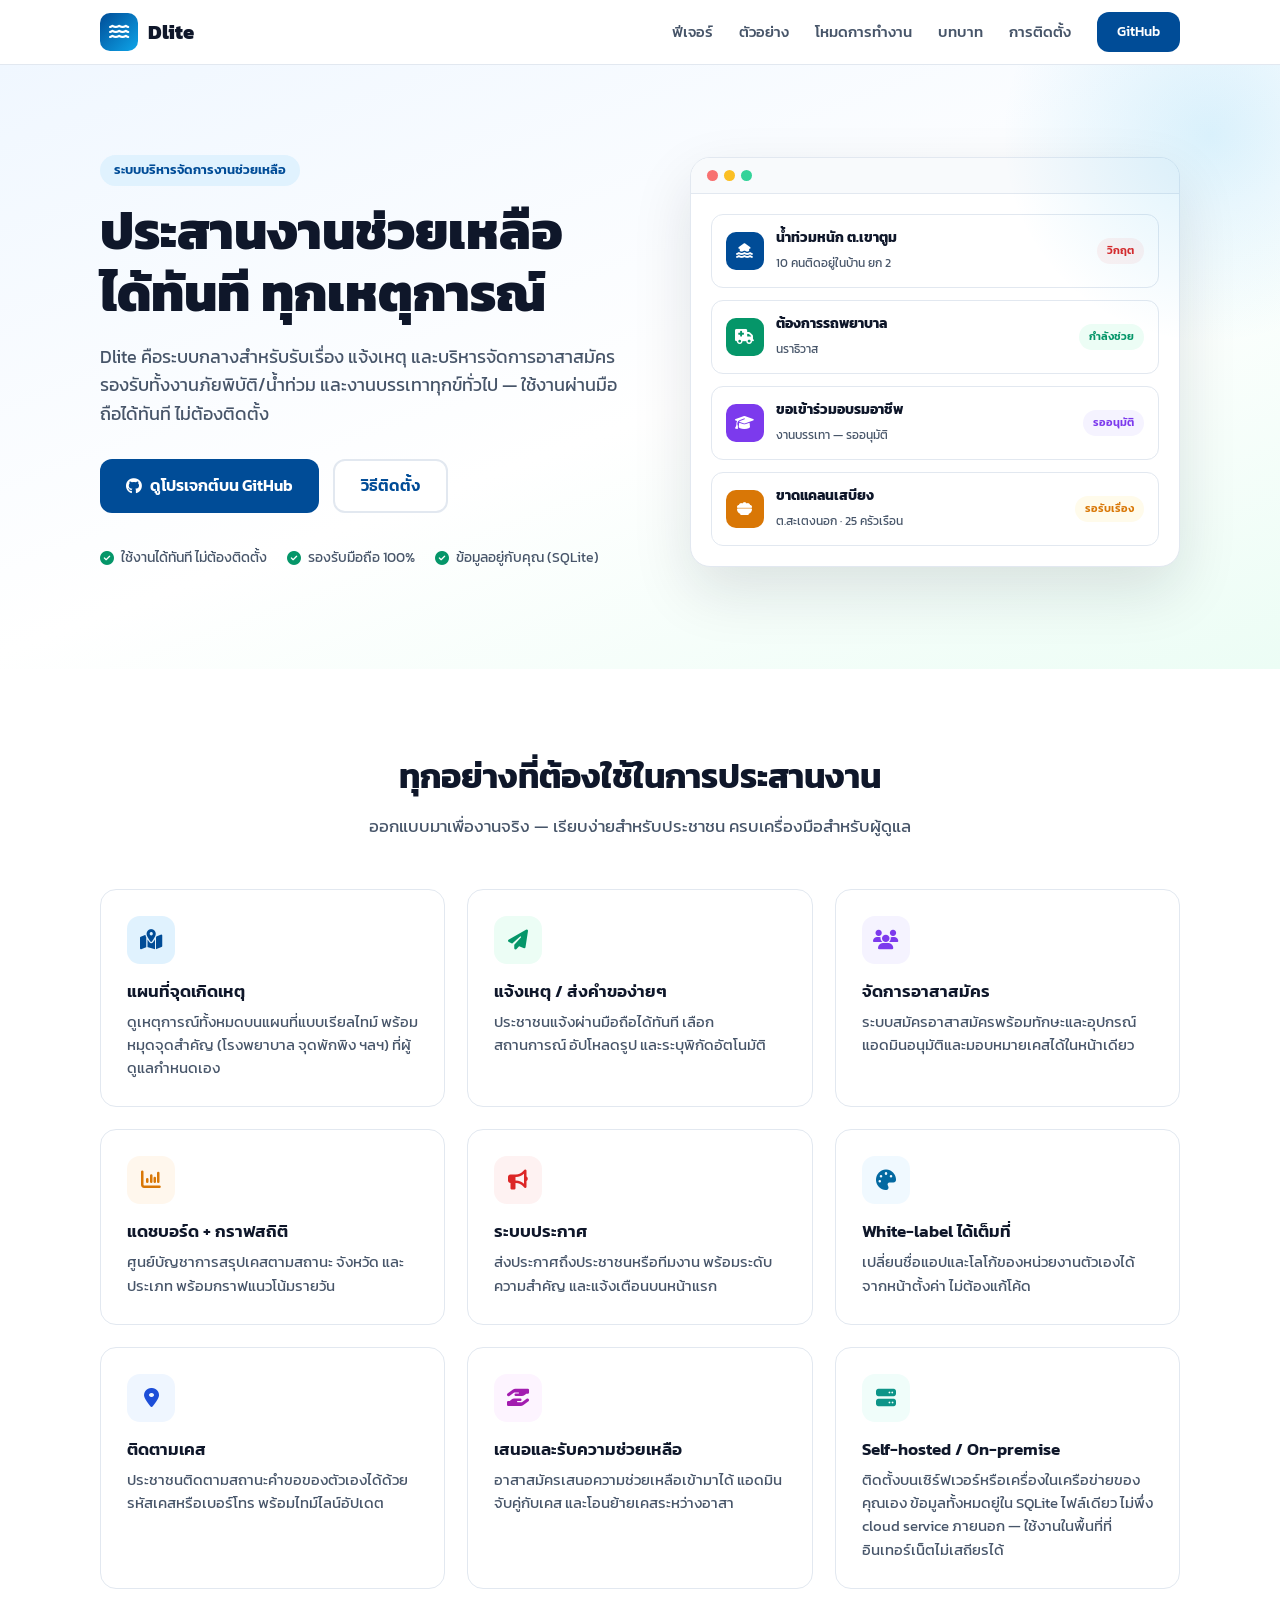
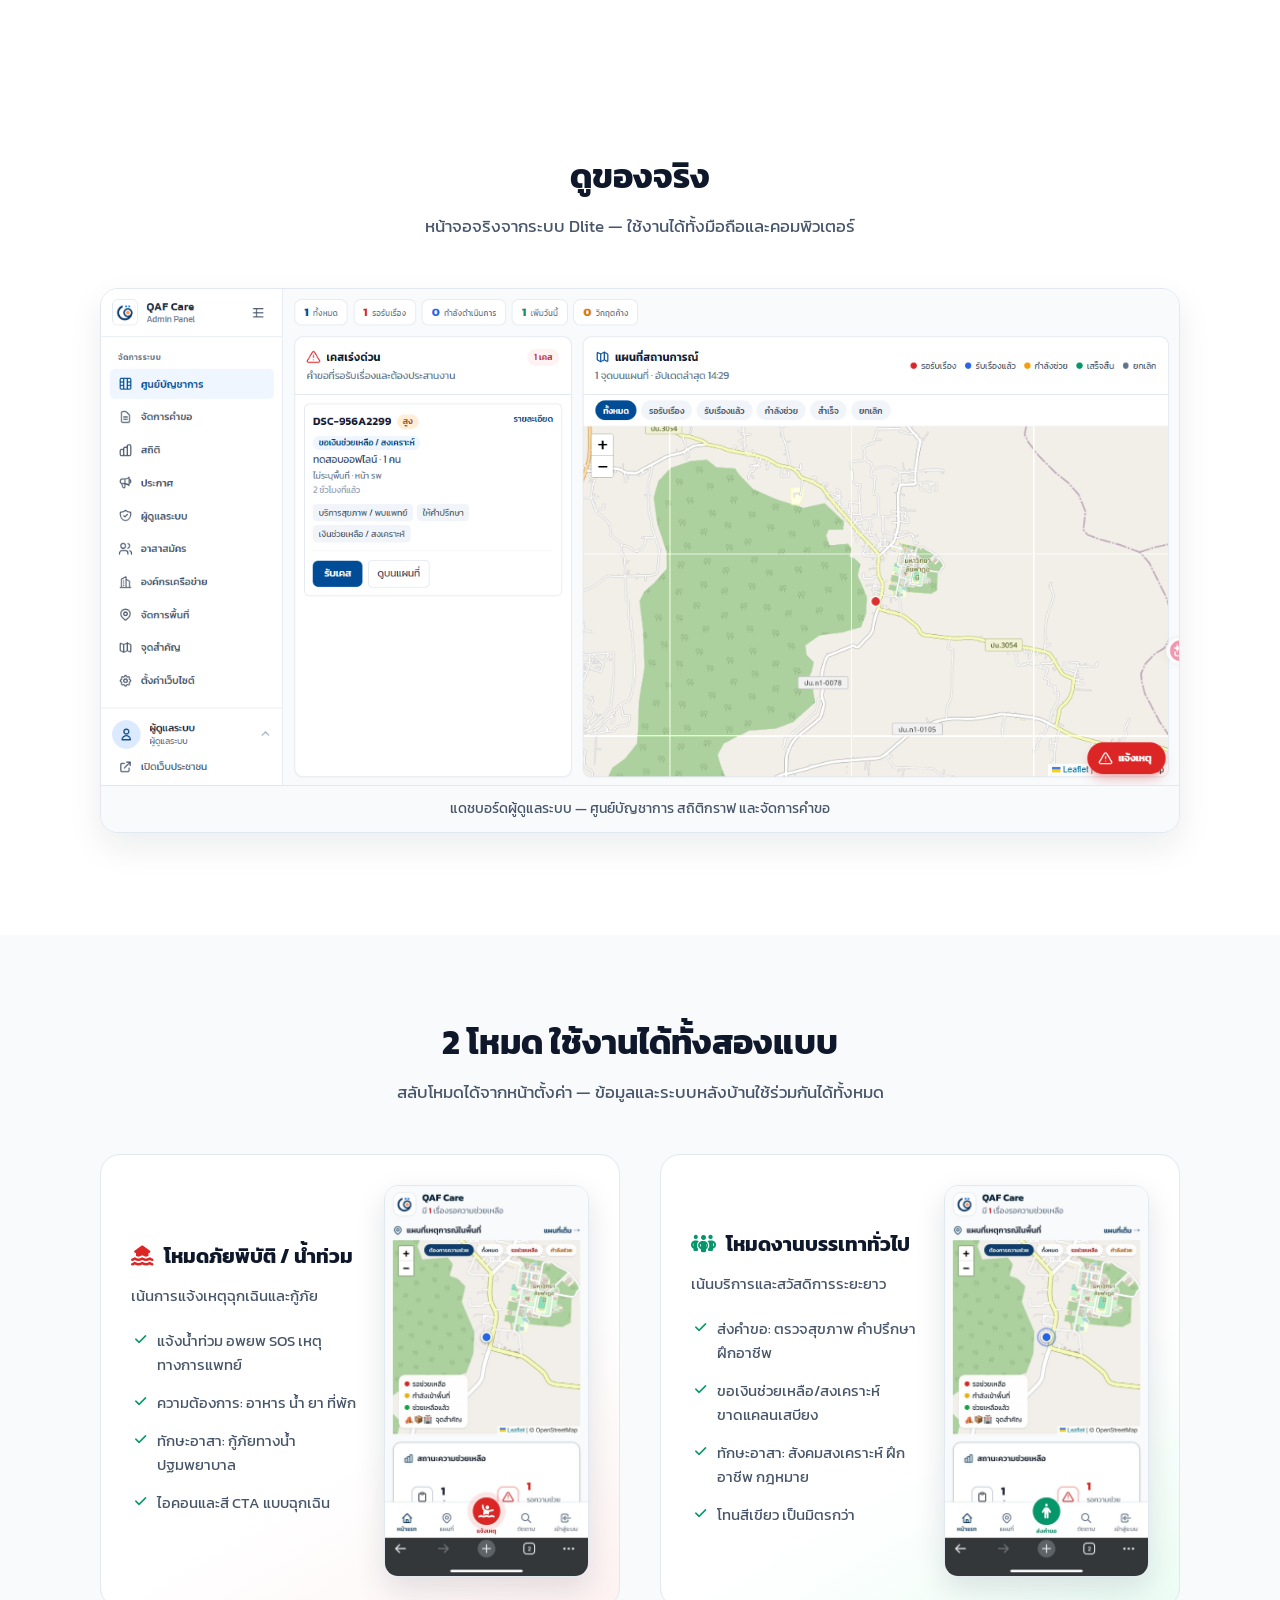
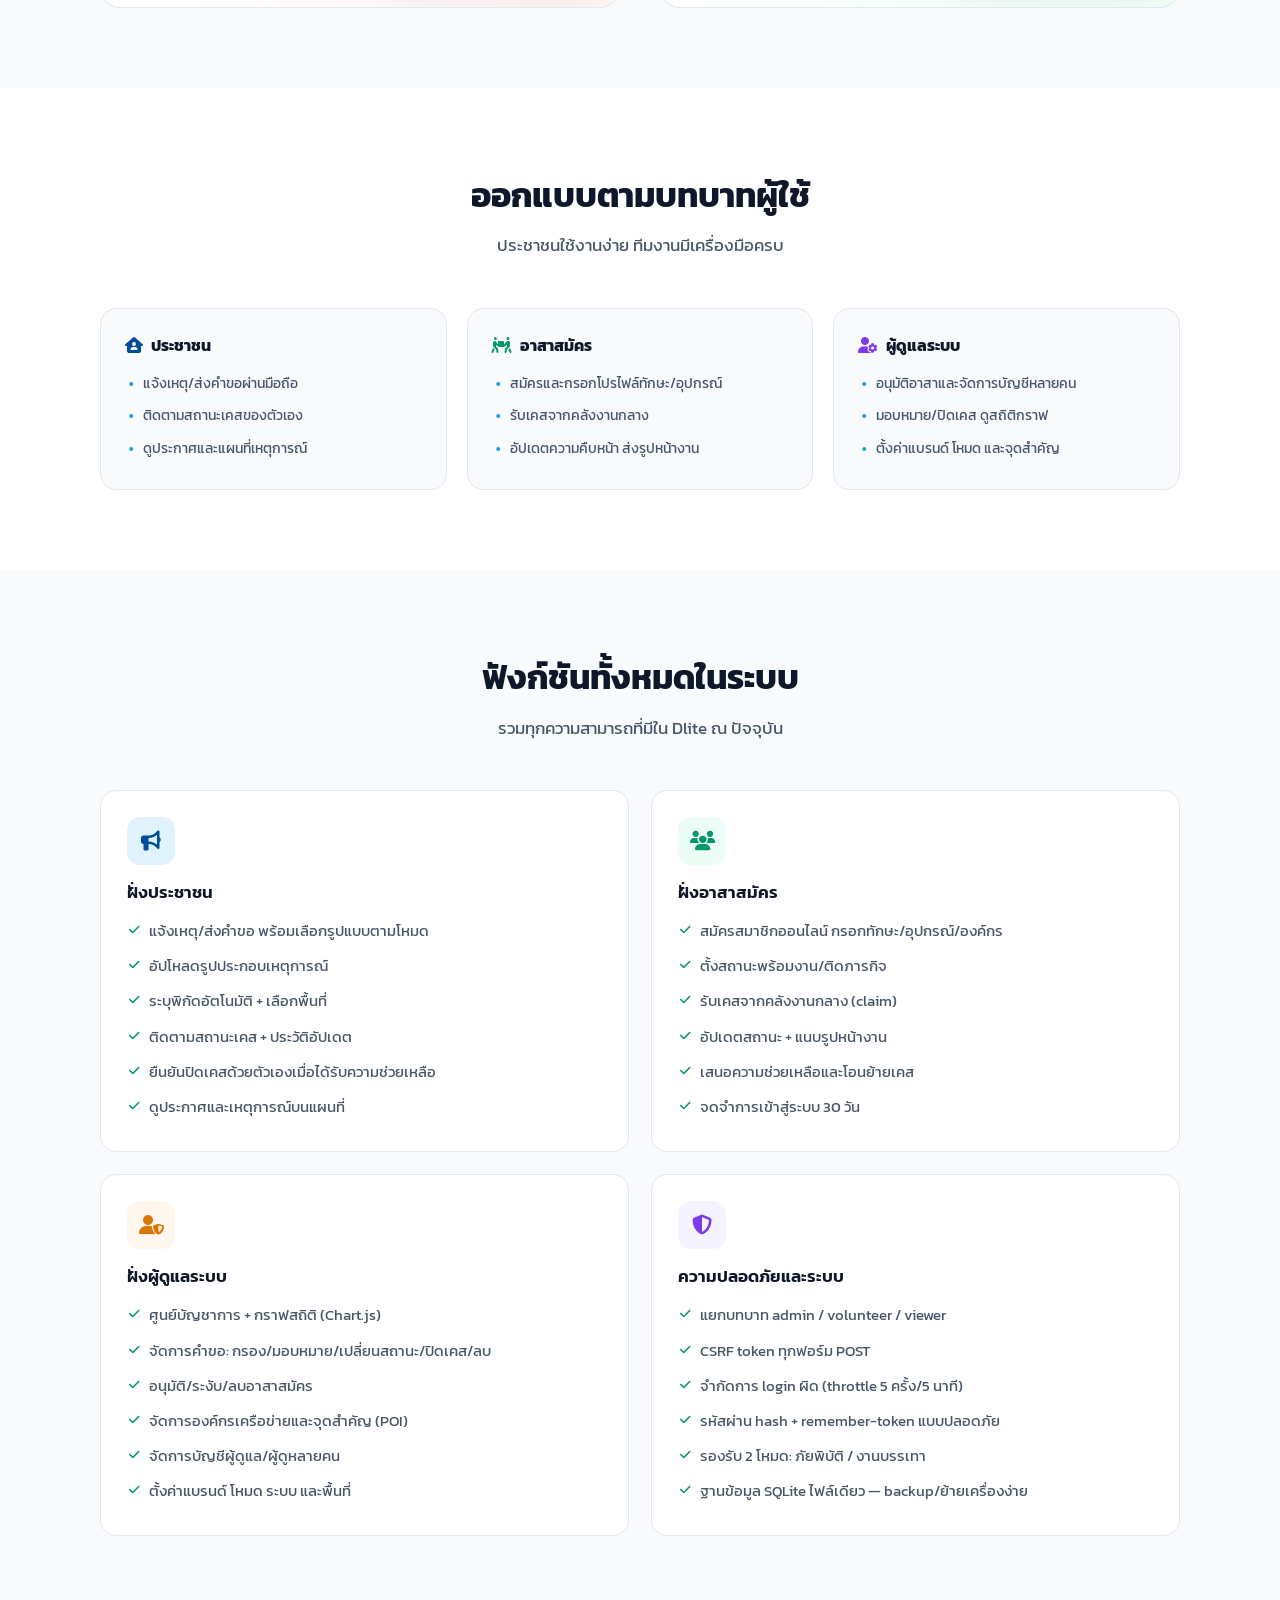
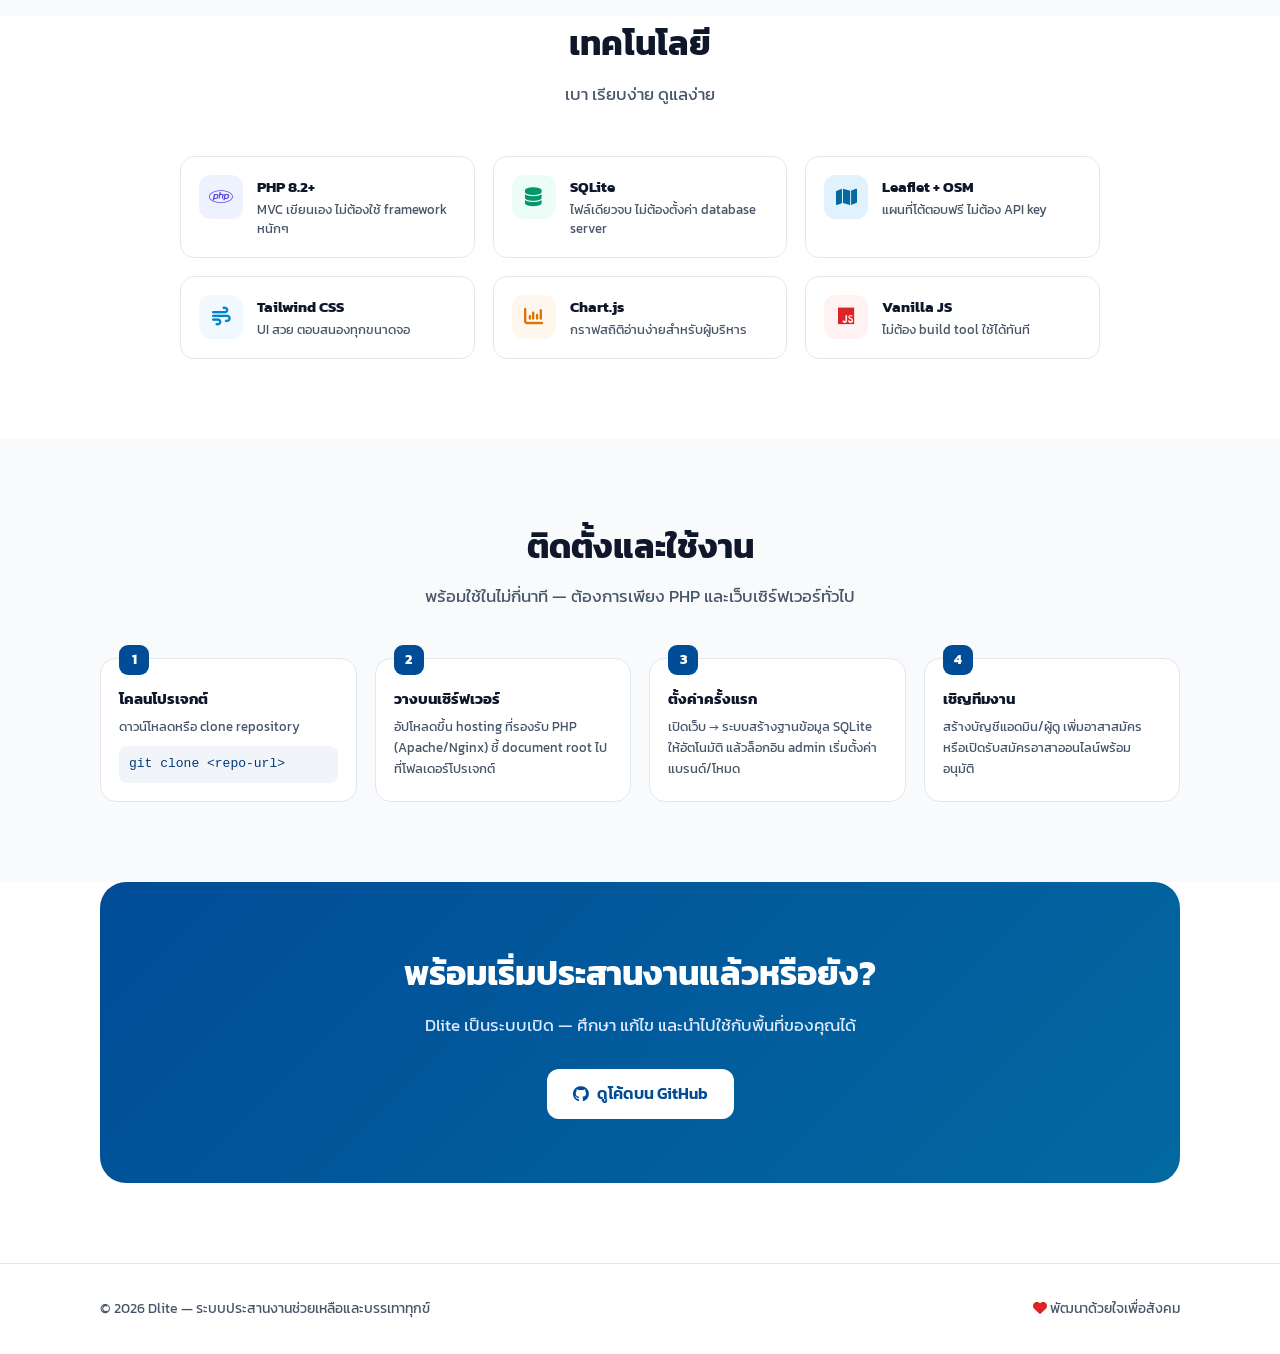
==== docs/index.html @ 3b04879c "Move landing page to docs/ for GitHub Pages Generated with [Devin](https://devin.ai)  Co-Authored-By" ====
<!DOCTYPE html>
<html lang="th">
<head>
<meta charset="UTF-8">
<meta name="viewport" content="width=device-width, initial-scale=1.0">
<title>Dlite — ระบบประสานงานช่วยเหลือและบรรเทาทุกข์</title>
<meta name="description" content="Dlite ระบบบริหารจัดการงานช่วยเหลืออาสาสมัครและประชาชน รองรับโหมดภัยพิบัติและงานบรรเทาทั่วไป ติดตั้งง่าย ใช้ SQLite ไม่ต้องมี server แยก">
<link rel="preconnect" href="https://fonts.googleapis.com">
<link href="https://fonts.googleapis.com/css2?family=Kanit:wght@300;400;500;600;700;800&display=swap" rel="stylesheet">
<link rel="stylesheet" href="https://cdnjs.cloudflare.com/ajax/libs/font-awesome/6.5.2/css/all.min.css">
<style>
:root{
  --blue:#004c97; --blue-d:#003a78; --sky:#0ea5e9; --emerald:#059669;
  --ink:#0f172a; --mut:#475569; --line:#e2e8f0; --bg:#f8fafc;
}
*{margin:0;padding:0;box-sizing:border-box}
html{scroll-behavior:smooth}
body{font-family:'Kanit',sans-serif;color:var(--ink);background:#fff;line-height:1.6}
.wrap{max-width:1120px;margin:0 auto;padding:0 20px}
a{color:var(--blue);text-decoration:none}
.btn{display:inline-flex;align-items:center;gap:8px;padding:12px 26px;border-radius:12px;font-weight:600;font-size:16px;transition:.2s;border:none;cursor:pointer}
.btn-p{background:var(--blue);color:#fff}
.btn-p:hover{background:var(--blue-d);transform:translateY(-1px);box-shadow:0 8px 20px rgba(0,76,151,.25)}
.btn-g{background:#fff;color:var(--blue);border:2px solid var(--line)}
.btn-g:hover{border-color:var(--blue)}
.eyebrow{display:inline-block;background:#e0f2fe;color:var(--blue);font-size:13px;font-weight:600;padding:5px 14px;border-radius:999px;margin-bottom:14px}
h1{font-size:clamp(30px,5vw,52px);font-weight:800;line-height:1.2}
h2{font-size:clamp(24px,3.5vw,34px);font-weight:700;text-align:center;margin-bottom:10px}
.sub{color:var(--mut);text-align:center;max-width:640px;margin:0 auto 48px;font-size:17px}
section{padding:80px 0}
/* nav */
nav{position:sticky;top:0;z-index:50;background:rgba(255,255,255,.92);backdrop-filter:blur(10px);border-bottom:1px solid var(--line)}
nav .wrap{display:flex;align-items:center;justify-content:space-between;height:64px}
.brand{display:flex;align-items:center;gap:10px;font-weight:800;font-size:20px;color:var(--ink)}
.brand .logo{width:38px;height:38px;border-radius:10px;background:linear-gradient(135deg,var(--blue),var(--sky));display:flex;align-items:center;justify-content:center;color:#fff;font-size:18px}
.navlinks{display:flex;gap:26px;align-items:center}
.navlinks a{color:var(--mut);font-weight:500;font-size:15px}
.navlinks a:hover{color:var(--blue)}
.navlinks a.btn{color:#fff}
.navlinks a.btn:hover{color:#fff}
@media(max-width:760px){.navlinks a.hide-m{display:none}}
/* hero */
.hero{background:linear-gradient(160deg,#f0f7ff 0%,#fff 55%,#ecfdf5 100%);padding:90px 0 100px;position:relative;overflow:hidden}
.hero::after{content:'';position:absolute;right:-140px;top:-140px;width:420px;height:420px;border-radius:50%;background:radial-gradient(circle,rgba(14,165,233,.15),transparent 70%)}
.hero-grid{display:grid;grid-template-columns:1.05fr .95fr;gap:48px;align-items:center}
.hero p.lead{color:var(--mut);font-size:18px;margin:18px 0 30px;max-width:520px}
.hero-cta{display:flex;gap:14px;flex-wrap:wrap}
.hero-badges{display:flex;gap:20px;margin-top:34px;flex-wrap:wrap}
.hero-badges span{display:flex;align-items:center;gap:7px;font-size:14px;color:var(--mut)}
.hero-badges i{color:var(--emerald);font-style:normal}
/* mockup */
.mock{background:#fff;border:1px solid var(--line);border-radius:20px;box-shadow:0 24px 60px rgba(15,23,42,.12);overflow:hidden}
.mock-bar{display:flex;gap:6px;padding:12px 16px;border-bottom:1px solid var(--line);background:#f8fafc}
.mock-bar i{width:11px;height:11px;border-radius:50%;display:block}
.mock-body{padding:20px;display:grid;gap:12px}
.mrow{display:flex;align-items:center;gap:12px;padding:12px 14px;border:1px solid var(--line);border-radius:12px}
.mrow .dot{width:38px;height:38px;border-radius:10px;flex-shrink:0;display:flex;align-items:center;justify-content:center;color:#fff;font-size:15px}
.mrow .t{flex:1}
.mrow .t b{display:block;font-size:14px}
.mrow .t small{color:var(--mut);font-size:12px}
.mrow .pill{font-size:11px;font-weight:600;padding:4px 10px;border-radius:999px;white-space:nowrap}
@keyframes float{0%,100%{transform:translateY(0)}50%{transform:translateY(-8px)}}
.mock{animation:float 6s ease-in-out infinite}
/* cards */
.grid{display:grid;gap:22px}
.g2{grid-template-columns:repeat(2,1fr)}
.g3{grid-template-columns:repeat(3,1fr)}
.g4{grid-template-columns:repeat(4,1fr)}
.card{background:#fff;border:1px solid var(--line);border-radius:16px;padding:26px;transition:.25s}
.card:hover{transform:translateY(-4px);box-shadow:0 14px 34px rgba(15,23,42,.09);border-color:#cbd5e1}
.card .ic{width:48px;height:48px;border-radius:13px;display:flex;align-items:center;justify-content:center;font-size:20px;margin-bottom:14px}
.card h3{font-size:17px;font-weight:600;margin-bottom:6px}
.card p{color:var(--mut);font-size:14.5px}
@media(max-width:900px){.g3,.g4{grid-template-columns:repeat(2,1fr)}.g2{grid-template-columns:1fr}}
@media(max-width:560px){.g3,.g4,.g2{grid-template-columns:1fr}.hero-grid{grid-template-columns:1fr}}
/* modes */
.modes{display:grid;grid-template-columns:1fr 1fr;gap:40px}
.mode{border-radius:20px;padding:30px;border:1px solid var(--line);position:relative;overflow:hidden;display:grid;grid-template-columns:1.05fr .95fr;gap:26px;align-items:center}
.mode .mode-img img{width:100%;height:auto;display:block;border-radius:14px;border:1px solid var(--line);box-shadow:0 12px 30px rgba(15,23,42,.12)}
.mode .mode-txt{min-width:0}
@media(max-width:760px){.mode{grid-template-columns:1fr}}
.mode.d{background:linear-gradient(150deg,#fff 60%,#fef2f2)}
.mode.r{background:linear-gradient(150deg,#fff 60%,#ecfdf5)}
.mode h3{font-size:20px;display:flex;align-items:center;gap:10px;margin-bottom:12px}
.mode ul{list-style:none;margin-top:14px}
.mode li{padding:7px 0 7px 26px;position:relative;color:var(--mut);font-size:15px}
.mode li::before{content:'\f00c';font-family:'Font Awesome 6 Free';font-weight:900;position:absolute;left:4px;color:var(--emerald);font-size:13px}
@media(max-width:760px){.modes{grid-template-columns:1fr}}
/* roles */
.roles{display:grid;grid-template-columns:repeat(3,1fr);gap:20px}
.role{background:var(--bg);border-radius:16px;padding:24px;border:1px solid var(--line)}
.role .who{font-weight:700;font-size:16px;display:flex;align-items:center;gap:8px;margin-bottom:10px}
.role ul{list-style:none}
.role li{font-size:14px;color:var(--mut);padding:5px 0 5px 18px;position:relative}
.role li::before{content:'\2022';position:absolute;left:4px;color:var(--sky);font-weight:800}
@media(max-width:760px){.roles{grid-template-columns:1fr}}
/* tech */
.tech-grid{display:grid;grid-template-columns:repeat(3,1fr);gap:18px;max-width:920px;margin:0 auto}
.tech-item{display:flex;gap:14px;align-items:flex-start;background:#fff;border:1px solid var(--line);border-radius:14px;padding:18px;transition:.2s}
.tech-item:hover{transform:translateY(-3px);box-shadow:0 12px 28px rgba(15,23,42,.08);border-color:#cbd5e1}
.tech-item .tic{width:44px;height:44px;border-radius:12px;display:flex;align-items:center;justify-content:center;font-size:19px;flex-shrink:0}
.tech-item b{display:block;font-size:15px}
.tech-item small{color:var(--mut);font-size:13px;line-height:1.45;display:block;margin-top:2px}
@media(max-width:760px){.tech-grid{grid-template-columns:repeat(2,1fr)}}
@media(max-width:480px){.tech-grid{grid-template-columns:1fr}}
/* install */
.steps{display:grid;grid-template-columns:repeat(4,1fr);gap:18px;counter-reset:s}
.step{position:relative;padding:22px 18px 18px;background:#fff;border:1px solid var(--line);border-radius:16px}
.step::before{counter-increment:s;content:counter(s);position:absolute;top:-14px;left:18px;width:30px;height:30px;border-radius:9px;background:var(--blue);color:#fff;font-weight:700;display:flex;align-items:center;justify-content:center;font-size:14px}
.step h4{font-size:15px;margin:6px 0 6px}
.step p,.step code{font-size:13px;color:var(--mut)}
.step code{display:block;background:#f1f5f9;border-radius:8px;padding:8px 10px;margin-top:8px;font-family:Consolas,monospace;color:var(--blue-d);overflow-x:auto;white-space:nowrap}
@media(max-width:900px){.steps{grid-template-columns:repeat(2,1fr)}}
@media(max-width:560px){.steps{grid-template-columns:1fr}}
/* shots */
.shot{margin:0;border:1px solid var(--line);border-radius:18px;overflow:hidden;background:#fff;box-shadow:0 14px 34px rgba(15,23,42,.08)}
.shot img{width:100%;height:auto;display:block}
.shot figcaption{padding:12px 16px;font-size:13.5px;color:var(--mut);text-align:center;border-top:1px solid var(--line);background:#f8fafc}
.shot-wide{margin-bottom:22px}
.shots-grid{display:grid;grid-template-columns:repeat(auto-fit,minmax(240px,300px));gap:20px;justify-content:center}
@media(max-width:760px){.shots-grid{grid-template-columns:1fr}}
/* cta */
.cta{background:linear-gradient(135deg,var(--blue),#0369a1);color:#fff;text-align:center;border-radius:26px;padding:64px 30px}
.cta h2{color:#fff;margin-bottom:12px}
.cta p{color:#dbeafe;margin-bottom:30px;font-size:17px}
.cta .btn-w{background:#fff;color:var(--blue)}
.cta .btn-w:hover{background:#e0f2fe}
footer{border-top:1px solid var(--line);padding:34px 0;color:var(--mut);font-size:14px}
footer .wrap{display:flex;justify-content:space-between;gap:16px;flex-wrap:wrap;align-items:center}
</style>
</head>
<body>

<nav>
  <div class="wrap">
    <a class="brand" href="#top"><span class="logo"><i class="fa-solid fa-water"></i></span>Dlite</a>
    <div class="navlinks">
      <a href="#features" class="hide-m">ฟีเจอร์</a>
      <a href="#screenshots" class="hide-m">ตัวอย่าง</a>
      <a href="#modes" class="hide-m">โหมดการทำงาน</a>
      <a href="#roles" class="hide-m">บทบาท</a>
      <a href="#install" class="hide-m">การติดตั้ง</a>
      <a class="btn btn-p" style="padding:9px 20px;font-size:14px" href="https://github.com">GitHub</a>
    </div>
  </div>
</nav>

<header class="hero" id="top">
  <div class="wrap hero-grid">
    <div>
      <span class="eyebrow">ระบบบริหารจัดการงานช่วยเหลือ</span>
      <h1>ประสานงานช่วยเหลือ<br>ได้ทันที ทุกเหตุการณ์</h1>
      <p class="lead">Dlite คือระบบกลางสำหรับรับเรื่อง แจ้งเหตุ และบริหารจัดการอาสาสมัคร รองรับทั้งงานภัยพิบัติ/น้ำท่วม และงานบรรเทาทุกข์ทั่วไป — ใช้งานผ่านมือถือได้ทันที ไม่ต้องติดตั้ง</p>
      <div class="hero-cta">
        <a class="btn btn-p" href="https://github.com"><i class="fa-brands fa-github"></i> ดูโปรเจกต์บน GitHub</a>
        <a class="btn btn-g" href="#install">วิธีติดตั้ง</a>
      </div>
      <div class="hero-badges">
        <span><i class="fa-solid fa-circle-check"></i> ใช้งานได้ทันที ไม่ต้องติดตั้ง</span>
        <span><i class="fa-solid fa-circle-check"></i> รองรับมือถือ 100%</span>
        <span><i class="fa-solid fa-circle-check"></i> ข้อมูลอยู่กับคุณ (SQLite)</span>
      </div>
    </div>
    <div class="mock">
      <div class="mock-bar"><i style="background:#f87171"></i><i style="background:#fbbf24"></i><i style="background:#34d399"></i></div>
      <div class="mock-body">
        <div class="mrow"><div class="dot" style="background:var(--blue)"><i class="fa-solid fa-house-flood-water"></i></div><div class="t"><b>น้ำท่วมหนัก ต.เขาตูม</b><small>10 คนติดอยู่ในบ้าน ยก 2</small></div><span class="pill" style="background:#fef2f2;color:#dc2626">วิกฤต</span></div>
        <div class="mrow"><div class="dot" style="background:var(--emerald)"><i class="fa-solid fa-truck-medical"></i></div><div class="t"><b>ต้องการรถพยาบาล</b><small>นราธิวาส</small></div><span class="pill" style="background:#ecfdf5;color:#059669">กำลังช่วย</span></div>
        <div class="mrow"><div class="dot" style="background:#7c3aed"><i class="fa-solid fa-graduation-cap"></i></div><div class="t"><b>ขอเข้าร่วมอบรมอาชีพ</b><small>งานบรรเทา — รออนุมัติ</small></div><span class="pill" style="background:#f5f3ff;color:#7c3aed">รออนุมัติ</span></div>
        <div class="mrow"><div class="dot" style="background:#d97706"><i class="fa-solid fa-bowl-food"></i></div><div class="t"><b>ขาดแคลนเสบียง</b><small>ต.สะเตงนอก · 25 ครัวเรือน</small></div><span class="pill" style="background:#fffbeb;color:#d97706">รอรับเรื่อง</span></div>
      </div>
    </div>
  </div>
</header>

<section id="features">
  <div class="wrap">
    <h2>ทุกอย่างที่ต้องใช้ในการประสานงาน</h2>
    <p class="sub">ออกแบบมาเพื่องานจริง — เรียบง่ายสำหรับประชาชน ครบเครื่องมือสำหรับผู้ดูแล</p>
    <div class="grid g3">
      <div class="card"><div class="ic" style="background:#e0f2fe;color:#004c97"><i class="fa-solid fa-map-location-dot"></i></div><h3>แผนที่จุดเกิดเหตุ</h3><p>ดูเหตุการณ์ทั้งหมดบนแผนที่แบบเรียลไทม์ พร้อมหมุดจุดสำคัญ (โรงพยาบาล จุดพักพิง ฯลฯ) ที่ผู้ดูแลกำหนดเอง</p></div>
      <div class="card"><div class="ic" style="background:#ecfdf5;color:#059669"><i class="fa-solid fa-paper-plane"></i></div><h3>แจ้งเหตุ / ส่งคำของ่ายๆ</h3><p>ประชาชนแจ้งผ่านมือถือได้ทันที เลือกสถานการณ์ อัปโหลดรูป และระบุพิกัดอัตโนมัติ</p></div>
      <div class="card"><div class="ic" style="background:#f5f3ff;color:#7c3aed"><i class="fa-solid fa-users"></i></div><h3>จัดการอาสาสมัคร</h3><p>ระบบสมัครอาสาสมัครพร้อมทักษะและอุปกรณ์ แอดมินอนุมัติและมอบหมายเคสได้ในหน้าเดียว</p></div>
      <div class="card"><div class="ic" style="background:#fff7ed;color:#d97706"><i class="fa-solid fa-chart-column"></i></div><h3>แดชบอร์ด + กราฟสถิติ</h3><p>ศูนย์บัญชาการสรุปเคสตามสถานะ จังหวัด และประเภท พร้อมกราฟแนวโน้มรายวัน</p></div>
      <div class="card"><div class="ic" style="background:#fef2f2;color:#dc2626"><i class="fa-solid fa-bullhorn"></i></div><h3>ระบบประกาศ</h3><p>ส่งประกาศถึงประชาชนหรือทีมงาน พร้อมระดับความสำคัญ และแจ้งเตือนบนหน้าแรก</p></div>
      <div class="card"><div class="ic" style="background:#f0f9ff;color:#0369a1"><i class="fa-solid fa-palette"></i></div><h3>White-label ได้เต็มที่</h3><p>เปลี่ยนชื่อแอปและโลโก้ของหน่วยงานตัวเองได้จากหน้าตั้งค่า ไม่ต้องแก้โค้ด</p></div>
      <div class="card"><div class="ic" style="background:#eff6ff;color:#1d4ed8"><i class="fa-solid fa-location-dot"></i></div><h3>ติดตามเคส</h3><p>ประชาชนติดตามสถานะคำขอของตัวเองได้ด้วยรหัสเคสหรือเบอร์โทร พร้อมไทม์ไลน์อัปเดต</p></div>
      <div class="card"><div class="ic" style="background:#fdf4ff;color:#a21caf"><i class="fa-solid fa-hand-holding-hand"></i></div><h3>เสนอและรับความช่วยเหลือ</h3><p>อาสาสมัครเสนอความช่วยเหลือเข้ามาได้ แอดมินจับคู่กับเคส และโอนย้ายเคสระหว่างอาสา</p></div>
      <div class="card"><div class="ic" style="background:#f0fdfa;color:#0d9488"><i class="fa-solid fa-server"></i></div><h3>Self-hosted / On-premise</h3><p>ติดตั้งบนเซิร์ฟเวอร์หรือเครื่องในเครือข่ายของคุณเอง ข้อมูลทั้งหมดยู่ใน SQLite ไฟล์เดียว ไม่พึ่ง cloud service ภายนอก — ใช้งานในพื้นที่ที่อินเทอร์เน็ตไม่เสถียรได้</p></div>
    </div>
  </div>
</section>

<section id="screenshots">
  <div class="wrap">
    <h2>ดูของจริง</h2>
    <p class="sub">หน้าจอจริงจากระบบ Dlite — ใช้งานได้ทั้งมือถือและคอมพิวเตอร์</p>
    <figure class="shot shot-wide">
      <img src="assets/admin-desktop.png" alt="แดชบอร์ดผู้ดูแลระบบ Dlite" loading="lazy">
      <figcaption>แดชบอร์ดผู้ดูแลระบบ — ศูนย์บัญชาการ สถิติกราฟ และจัดการคำขอ</figcaption>
    </figure>

  </div>
</section>
<section id="modes" style="background:var(--bg)">
  <div class="wrap">
    <h2>2 โหมด ใช้งานได้ทั้งสองแบบ</h2>
    <p class="sub">สลับโหมดได้จากหน้าตั้งค่า — ข้อมูลและระบบหลังบ้านใช้ร่วมกันได้ทั้งหมด</p>
    <div class="modes">
      <div class="mode d">
        <div class="mode-txt">
          <h3><i class="fa-solid fa-house-flood-water" style="color:#dc2626"></i> โหมดภัยพิบัติ / น้ำท่วม</h3>
          <p style="color:var(--mut);font-size:15px">เน้นการแจ้งเหตุฉุกเฉินและกู้ภัย</p>
          <ul>
            <li>แจ้งน้ำท่วม อพยพ SOS เหตุทางการแพทย์</li>
            <li>ความต้องการ: อาหาร น้ำ ยา ที่พัก</li>
            <li>ทักษะอาสา: กู้ภัยทางน้ำ ปฐมพยาบาล</li>
            <li>ไอคอนและสี CTA แบบฉุกเฉิน</li>
          </ul>
        </div>
        <div class="mode-img"><img src="assets/mobile-disaster.jpg" alt="หน้าจอมือถือโหมดภัยพิบัติ" loading="lazy"></div>
      </div>
      <div class="mode r">
        <div class="mode-txt">
          <h3><i class="fa-solid fa-people-group" style="color:#059669"></i> โหมดงานบรรเทาทั่วไป</h3>
          <p style="color:var(--mut);font-size:15px">เน้นบริการและสวัสดิการระยะยาว</p>
          <ul>
            <li>ส่งคำขอ: ตรวจสุขภาพ คำปรึกษา ฝึกอาชีพ</li>
            <li>ขอเงินช่วยเหลือ/สงเคราะห์ ขาดแคลนเสบียง</li>
            <li>ทักษะอาสา: สังคมสงเคราะห์ ฝึกอาชีพ กฎหมาย</li>
            <li>โทนสีเขียว เป็นมิตรกว่า</li>
          </ul>
        </div>
        <div class="mode-img"><img src="assets/mobile-relief.jpg" alt="หน้าจอมือถือโหมดบรรเทา" loading="lazy"></div>
      </div>
    </div>
  </div>
</section>

<section id="roles">
  <div class="wrap">
    <h2>ออกแบบตามบทบาทผู้ใช้</h2>
    <p class="sub">ประชาชนใช้งานง่าย ทีมงานมีเครื่องมือครบ</p>
    <div class="roles">
      <div class="role"><div class="who"><i class="fa-solid fa-house-user" style="color:var(--blue)"></i> ประชาชน</div><ul><li>แจ้งเหตุ/ส่งคำขอผ่านมือถือ</li><li>ติดตามสถานะเคสของตัวเอง</li><li>ดูประกาศและแผนที่เหตุการณ์</li></ul></div>
      <div class="role"><div class="who"><i class="fa-solid fa-people-carry-box" style="color:var(--emerald)"></i> อาสาสมัคร</div><ul><li>สมัครและกรอกโปรไฟล์ทักษะ/อุปกรณ์</li><li>รับเคสจากคลังงานกลาง</li><li>อัปเดตความคืบหน้า ส่งรูปหน้างาน</li></ul></div>
      <div class="role"><div class="who"><i class="fa-solid fa-user-gear" style="color:#7c3aed"></i> ผู้ดูแลระบบ</div><ul><li>อนุมัติอาสาและจัดการบัญชีหลายคน</li><li>มอบหมาย/ปิดเคส ดูสถิติกราฟ</li><li>ตั้งค่าแบรนด์ โหมด และจุดสำคัญ</li></ul></div>
    </div>
  </div>
</section>

<section style="background:var(--bg)">
  <div class="wrap">
    <h2>ฟังก์ชันทั้งหมดในระบบ</h2>
    <p class="sub">รวมทุกความสามารถที่มีใน Dlite ณ ปัจจุบัน</p>
    <div class="grid g2">
      <div class="card"><div class="ic" style="background:#e0f2fe;color:#004c97"><i class="fa-solid fa-bullhorn"></i></div><h3>ฝั่งประชาชน</h3><ul style="list-style:none;margin-top:8px"><li style="font-size:14.5px;color:var(--mut);padding:6px 0 6px 22px;position:relative"><i class="fa-solid fa-check" style="position:absolute;left:2px;color:var(--emerald);font-size:12px;top:10px"></i>แจ้งเหตุ/ส่งคำขอ พร้อมเลือกรูปแบบตามโหมด</li><li style="font-size:14.5px;color:var(--mut);padding:6px 0 6px 22px;position:relative"><i class="fa-solid fa-check" style="position:absolute;left:2px;color:var(--emerald);font-size:12px;top:10px"></i>อัปโหลดรูปประกอบเหตุการณ์</li><li style="font-size:14.5px;color:var(--mut);padding:6px 0 6px 22px;position:relative"><i class="fa-solid fa-check" style="position:absolute;left:2px;color:var(--emerald);font-size:12px;top:10px"></i>ระบุพิกัดอัตโนมัติ + เลือกพื้นที่</li><li style="font-size:14.5px;color:var(--mut);padding:6px 0 6px 22px;position:relative"><i class="fa-solid fa-check" style="position:absolute;left:2px;color:var(--emerald);font-size:12px;top:10px"></i>ติดตามสถานะเคส + ประวัติอัปเดต</li><li style="font-size:14.5px;color:var(--mut);padding:6px 0 6px 22px;position:relative"><i class="fa-solid fa-check" style="position:absolute;left:2px;color:var(--emerald);font-size:12px;top:10px"></i>ยืนยันปิดเคสด้วยตัวเองเมื่อได้รับความช่วยเหลือ</li><li style="font-size:14.5px;color:var(--mut);padding:6px 0 6px 22px;position:relative"><i class="fa-solid fa-check" style="position:absolute;left:2px;color:var(--emerald);font-size:12px;top:10px"></i>ดูประกาศและเหตุการณ์บนแผนที่</li></ul></div>
      <div class="card"><div class="ic" style="background:#ecfdf5;color:#059669"><i class="fa-solid fa-users"></i></div><h3>ฝั่งอาสาสมัคร</h3><ul style="list-style:none;margin-top:8px"><li style="font-size:14.5px;color:var(--mut);padding:6px 0 6px 22px;position:relative"><i class="fa-solid fa-check" style="position:absolute;left:2px;color:var(--emerald);font-size:12px;top:10px"></i>สมัครสมาชิกออนไลน์ กรอกทักษะ/อุปกรณ์/องค์กร</li><li style="font-size:14.5px;color:var(--mut);padding:6px 0 6px 22px;position:relative"><i class="fa-solid fa-check" style="position:absolute;left:2px;color:var(--emerald);font-size:12px;top:10px"></i>ตั้งสถานะพร้อมงาน/ติดภารกิจ</li><li style="font-size:14.5px;color:var(--mut);padding:6px 0 6px 22px;position:relative"><i class="fa-solid fa-check" style="position:absolute;left:2px;color:var(--emerald);font-size:12px;top:10px"></i>รับเคสจากคลังงานกลาง (claim)</li><li style="font-size:14.5px;color:var(--mut);padding:6px 0 6px 22px;position:relative"><i class="fa-solid fa-check" style="position:absolute;left:2px;color:var(--emerald);font-size:12px;top:10px"></i>อัปเดตสถานะ + แนบรูปหน้างาน</li><li style="font-size:14.5px;color:var(--mut);padding:6px 0 6px 22px;position:relative"><i class="fa-solid fa-check" style="position:absolute;left:2px;color:var(--emerald);font-size:12px;top:10px"></i>เสนอความช่วยเหลือและโอนย้ายเคส</li><li style="font-size:14.5px;color:var(--mut);padding:6px 0 6px 22px;position:relative"><i class="fa-solid fa-check" style="position:absolute;left:2px;color:var(--emerald);font-size:12px;top:10px"></i>จดจำการเข้าสู่ระบบ 30 วัน</li></ul></div>
      <div class="card"><div class="ic" style="background:#fff7ed;color:#d97706"><i class="fa-solid fa-user-shield"></i></div><h3>ฝั่งผู้ดูแลระบบ</h3><ul style="list-style:none;margin-top:8px"><li style="font-size:14.5px;color:var(--mut);padding:6px 0 6px 22px;position:relative"><i class="fa-solid fa-check" style="position:absolute;left:2px;color:var(--emerald);font-size:12px;top:10px"></i>ศูนย์บัญชาการ + กราฟสถิติ (Chart.js)</li><li style="font-size:14.5px;color:var(--mut);padding:6px 0 6px 22px;position:relative"><i class="fa-solid fa-check" style="position:absolute;left:2px;color:var(--emerald);font-size:12px;top:10px"></i>จัดการคำขอ: กรอง/มอบหมาย/เปลี่ยนสถานะ/ปิดเคส/ลบ</li><li style="font-size:14.5px;color:var(--mut);padding:6px 0 6px 22px;position:relative"><i class="fa-solid fa-check" style="position:absolute;left:2px;color:var(--emerald);font-size:12px;top:10px"></i>อนุมัติ/ระงับ/ลบอาสาสมัคร</li><li style="font-size:14.5px;color:var(--mut);padding:6px 0 6px 22px;position:relative"><i class="fa-solid fa-check" style="position:absolute;left:2px;color:var(--emerald);font-size:12px;top:10px"></i>จัดการองค์กรเครือข่ายและจุดสำคัญ (POI)</li><li style="font-size:14.5px;color:var(--mut);padding:6px 0 6px 22px;position:relative"><i class="fa-solid fa-check" style="position:absolute;left:2px;color:var(--emerald);font-size:12px;top:10px"></i>จัดการบัญชีผู้ดูแล/ผู้ดูหลายคน</li><li style="font-size:14.5px;color:var(--mut);padding:6px 0 6px 22px;position:relative"><i class="fa-solid fa-check" style="position:absolute;left:2px;color:var(--emerald);font-size:12px;top:10px"></i>ตั้งค่าแบรนด์ โหมด ระบบ และพื้นที่</li></ul></div>
      <div class="card"><div class="ic" style="background:#f5f3ff;color:#7c3aed"><i class="fa-solid fa-shield-halved"></i></div><h3>ความปลอดภัยและระบบ</h3><ul style="list-style:none;margin-top:8px"><li style="font-size:14.5px;color:var(--mut);padding:6px 0 6px 22px;position:relative"><i class="fa-solid fa-check" style="position:absolute;left:2px;color:var(--emerald);font-size:12px;top:10px"></i>แยกบทบาท admin / volunteer / viewer</li><li style="font-size:14.5px;color:var(--mut);padding:6px 0 6px 22px;position:relative"><i class="fa-solid fa-check" style="position:absolute;left:2px;color:var(--emerald);font-size:12px;top:10px"></i>CSRF token ทุกฟอร์ม POST</li><li style="font-size:14.5px;color:var(--mut);padding:6px 0 6px 22px;position:relative"><i class="fa-solid fa-check" style="position:absolute;left:2px;color:var(--emerald);font-size:12px;top:10px"></i>จำกัดการ login ผิด (throttle 5 ครั้ง/5 นาที)</li><li style="font-size:14.5px;color:var(--mut);padding:6px 0 6px 22px;position:relative"><i class="fa-solid fa-check" style="position:absolute;left:2px;color:var(--emerald);font-size:12px;top:10px"></i>รหัสผ่าน hash + remember-token แบบปลอดภัย</li><li style="font-size:14.5px;color:var(--mut);padding:6px 0 6px 22px;position:relative"><i class="fa-solid fa-check" style="position:absolute;left:2px;color:var(--emerald);font-size:12px;top:10px"></i>รองรับ 2 โหมด: ภัยพิบัติ / งานบรรเทา</li><li style="font-size:14.5px;color:var(--mut);padding:6px 0 6px 22px;position:relative"><i class="fa-solid fa-check" style="position:absolute;left:2px;color:var(--emerald);font-size:12px;top:10px"></i>ฐานข้อมูล SQLite ไฟล์เดียว — backup/ย้ายเครื่องง่าย</li></ul></div>
    </div>
  </div>
</section>

<section style="padding-top:0">
  <div class="wrap">
    <h2>เทคโนโลยี</h2>
    <p class="sub">เบา เรียบง่าย ดูแลง่าย</p>
    <div class="tech-grid">
      <div class="tech-item"><div class="tic" style="background:#eef2ff;color:#4f46e5"><i class="fa-brands fa-php"></i></div><div><b>PHP 8.2+</b><small>MVC เขียนเอง ไม่ต้องใช้ framework หนักๆ</small></div></div>
      <div class="tech-item"><div class="tic" style="background:#ecfdf5;color:#059669"><i class="fa-solid fa-database"></i></div><div><b>SQLite</b><small>ไฟล์เดียวจบ ไม่ต้องตั้งค่า database server</small></div></div>
      <div class="tech-item"><div class="tic" style="background:#e0f2fe;color:#0369a1"><i class="fa-solid fa-map"></i></div><div><b>Leaflet + OSM</b><small>แผนที่โต้ตอบฟรี ไม่ต้อง API key</small></div></div>
      <div class="tech-item"><div class="tic" style="background:#f0f9ff;color:#0284c7"><i class="fa-solid fa-wind"></i></div><div><b>Tailwind CSS</b><small>UI สวย ตอบสนองทุกขนาดจอ</small></div></div>
      <div class="tech-item"><div class="tic" style="background:#fff7ed;color:#d97706"><i class="fa-solid fa-chart-column"></i></div><div><b>Chart.js</b><small>กราฟสถิติอ่านง่ายสำหรับผู้บริหาร</small></div></div>
      <div class="tech-item"><div class="tic" style="background:#fef2f2;color:#dc2626"><i class="fa-brands fa-js"></i></div><div><b>Vanilla JS</b><small>ไม่ต้อง build tool ใช้ได้ทันที</small></div></div>
    </div>
  </div>
</section>

<section id="install" style="background:var(--bg)">
  <div class="wrap">
    <h2>ติดตั้งและใช้งาน</h2>
    <p class="sub">พร้อมใช้ในไม่กี่นาที — ต้องการเพียง PHP และเว็บเซิร์ฟเวอร์ทั่วไป</p>
    <div class="steps">
      <div class="step"><h4>โคลนโปรเจกต์</h4><p>ดาวน์โหลดหรือ clone repository</p><code>git clone &lt;repo-url&gt;</code></div>
      <div class="step"><h4>วางบนเซิร์ฟเวอร์</h4><p>อัปโหลดขึ้น hosting ที่รองรับ PHP (Apache/Nginx) ชี้ document root ไปที่โฟลเดอร์โปรเจกต์</p></div>
      <div class="step"><h4>ตั้งค่าครั้งแรก</h4><p>เปิดเว็บ → ระบบสร้างฐานข้อมูล SQLite ให้อัตโนมัติ แล้วล็อกอิน admin เริ่มตั้งค่าแบรนด์/โหมด</p></div>
      <div class="step"><h4>เชิญทีมงาน</h4><p>สร้างบัญชีแอดมิน/ผู้ดู เพิ่มอาสาสมัคร หรือเปิดรับสมัครอาสาออนไลน์พร้อมอนุมัติ</p></div>
    </div>
  </div>
</section>

<section style="padding-top:0">
  <div class="wrap">
    <div class="cta">
      <h2>พร้อมเริ่มประสานงานแล้วหรือยัง?</h2>
      <p>Dlite เป็นระบบเปิด — ศึกษา แก้ไข และนำไปใช้กับพื้นที่ของคุณได้</p>
      <a class="btn btn-w" href="https://github.com"><i class="fa-brands fa-github"></i> ดูโค้ดบน GitHub</a>
    </div>
  </div>
</section>

<footer>
  <div class="wrap">
    <span>© 2026 Dlite — ระบบประสานงานช่วยเหลือและบรรเทาทุกข์</span>
    <span><i class="fa-solid fa-heart" style="color:#dc2626"></i> พัฒนาด้วยใจเพื่อสังคม</span>
  </div>
</footer>

</body>
</html>
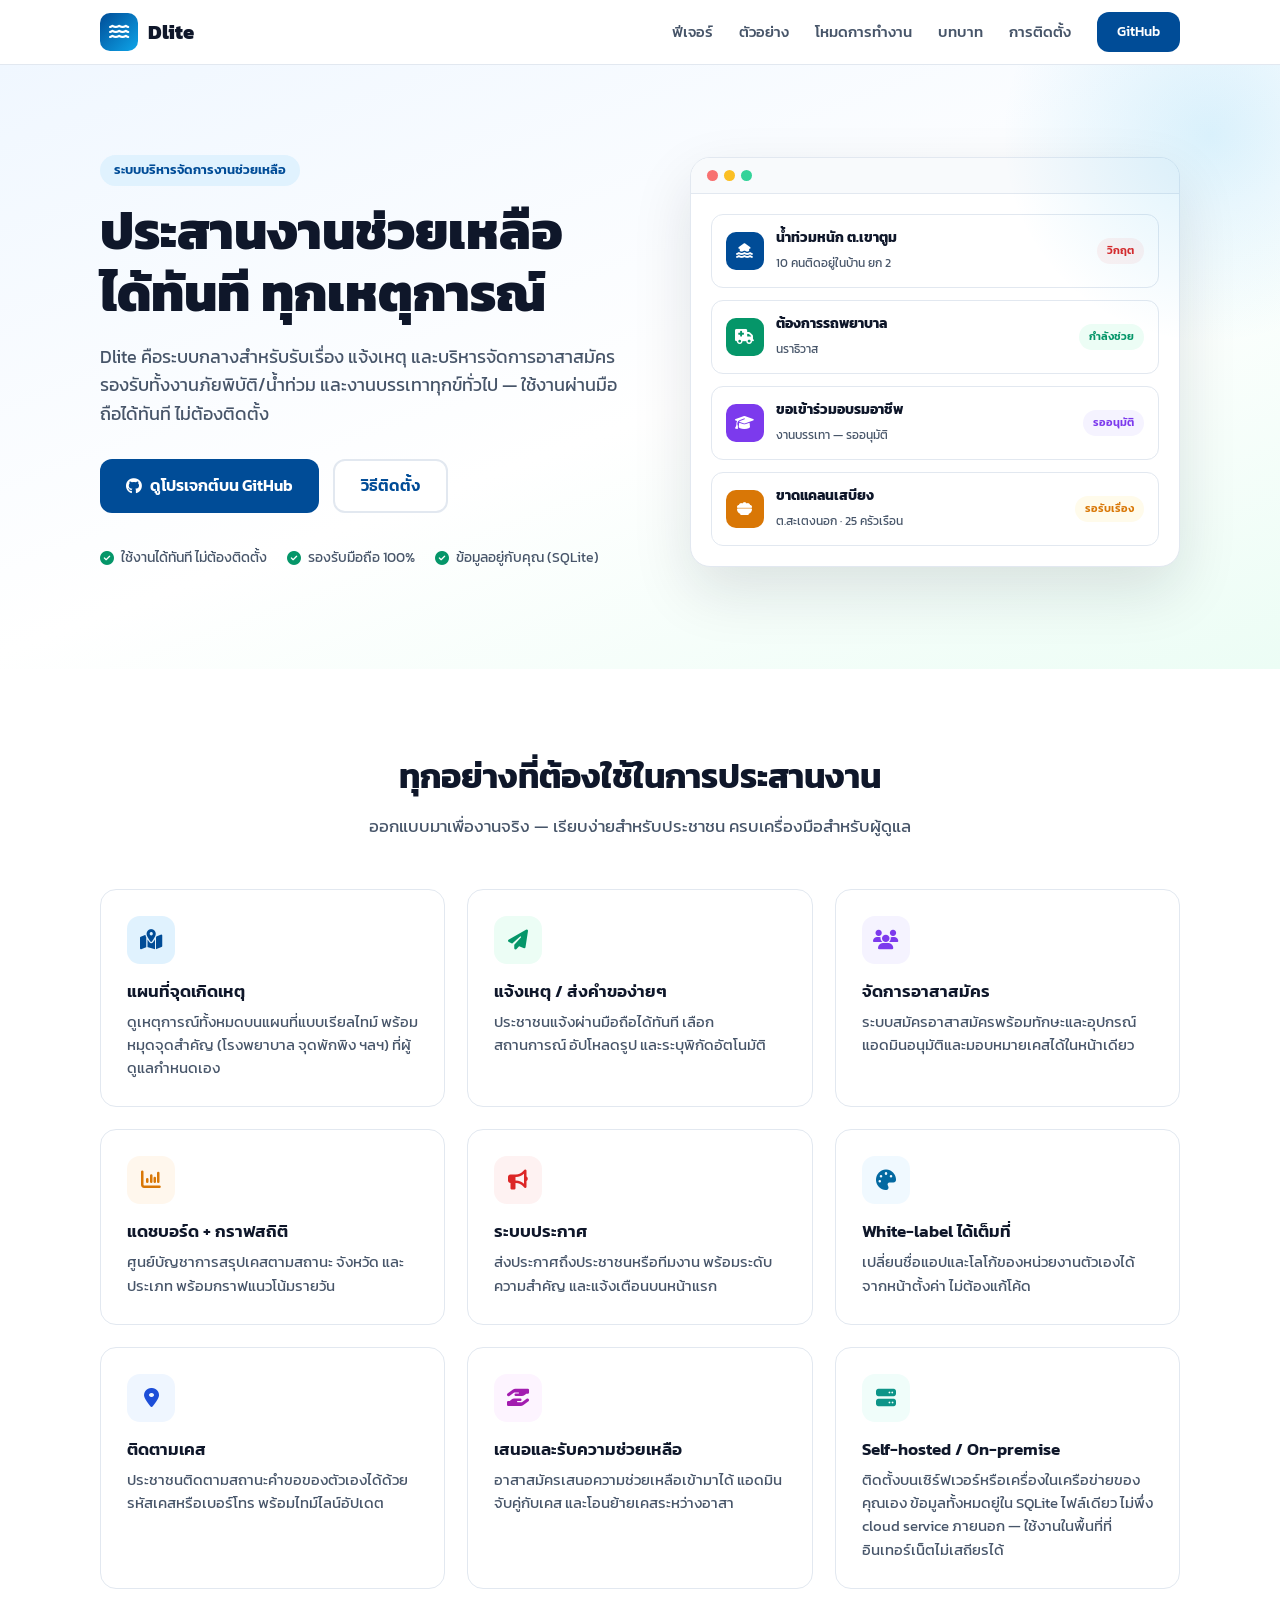
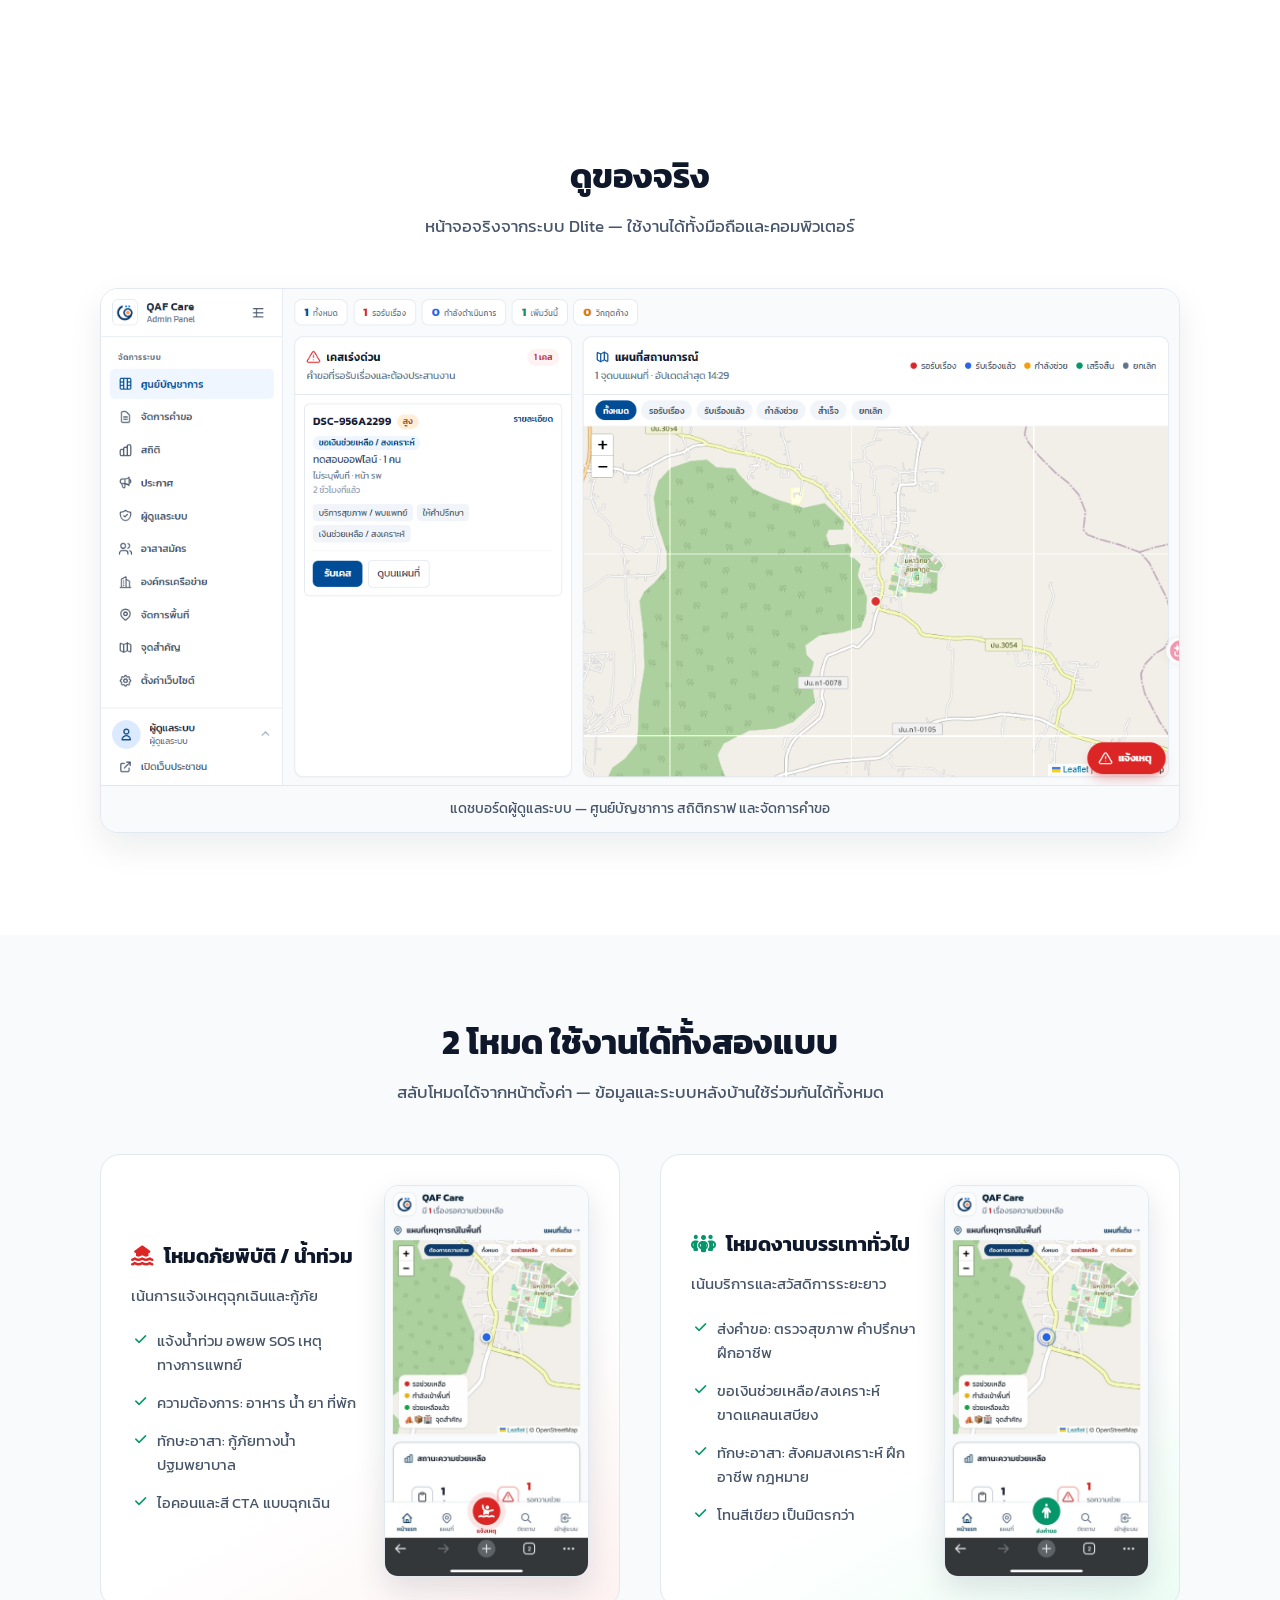
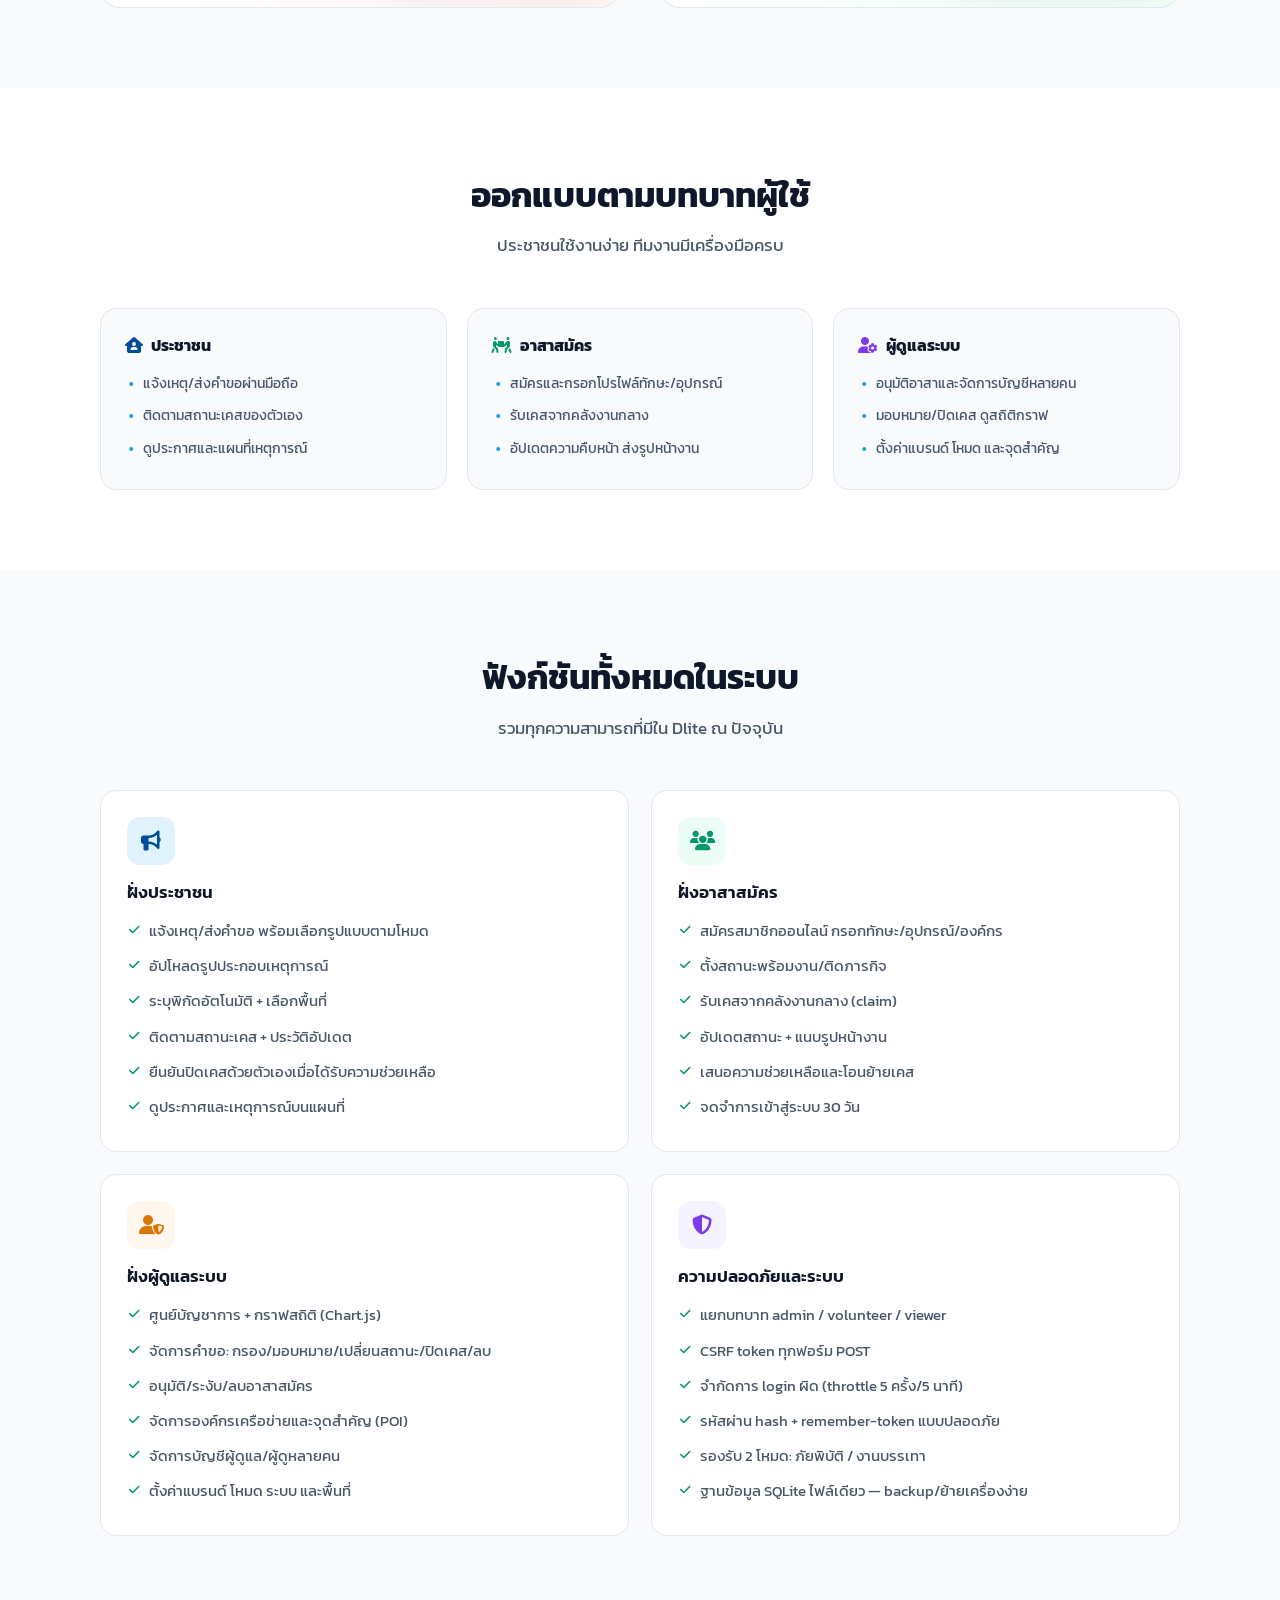
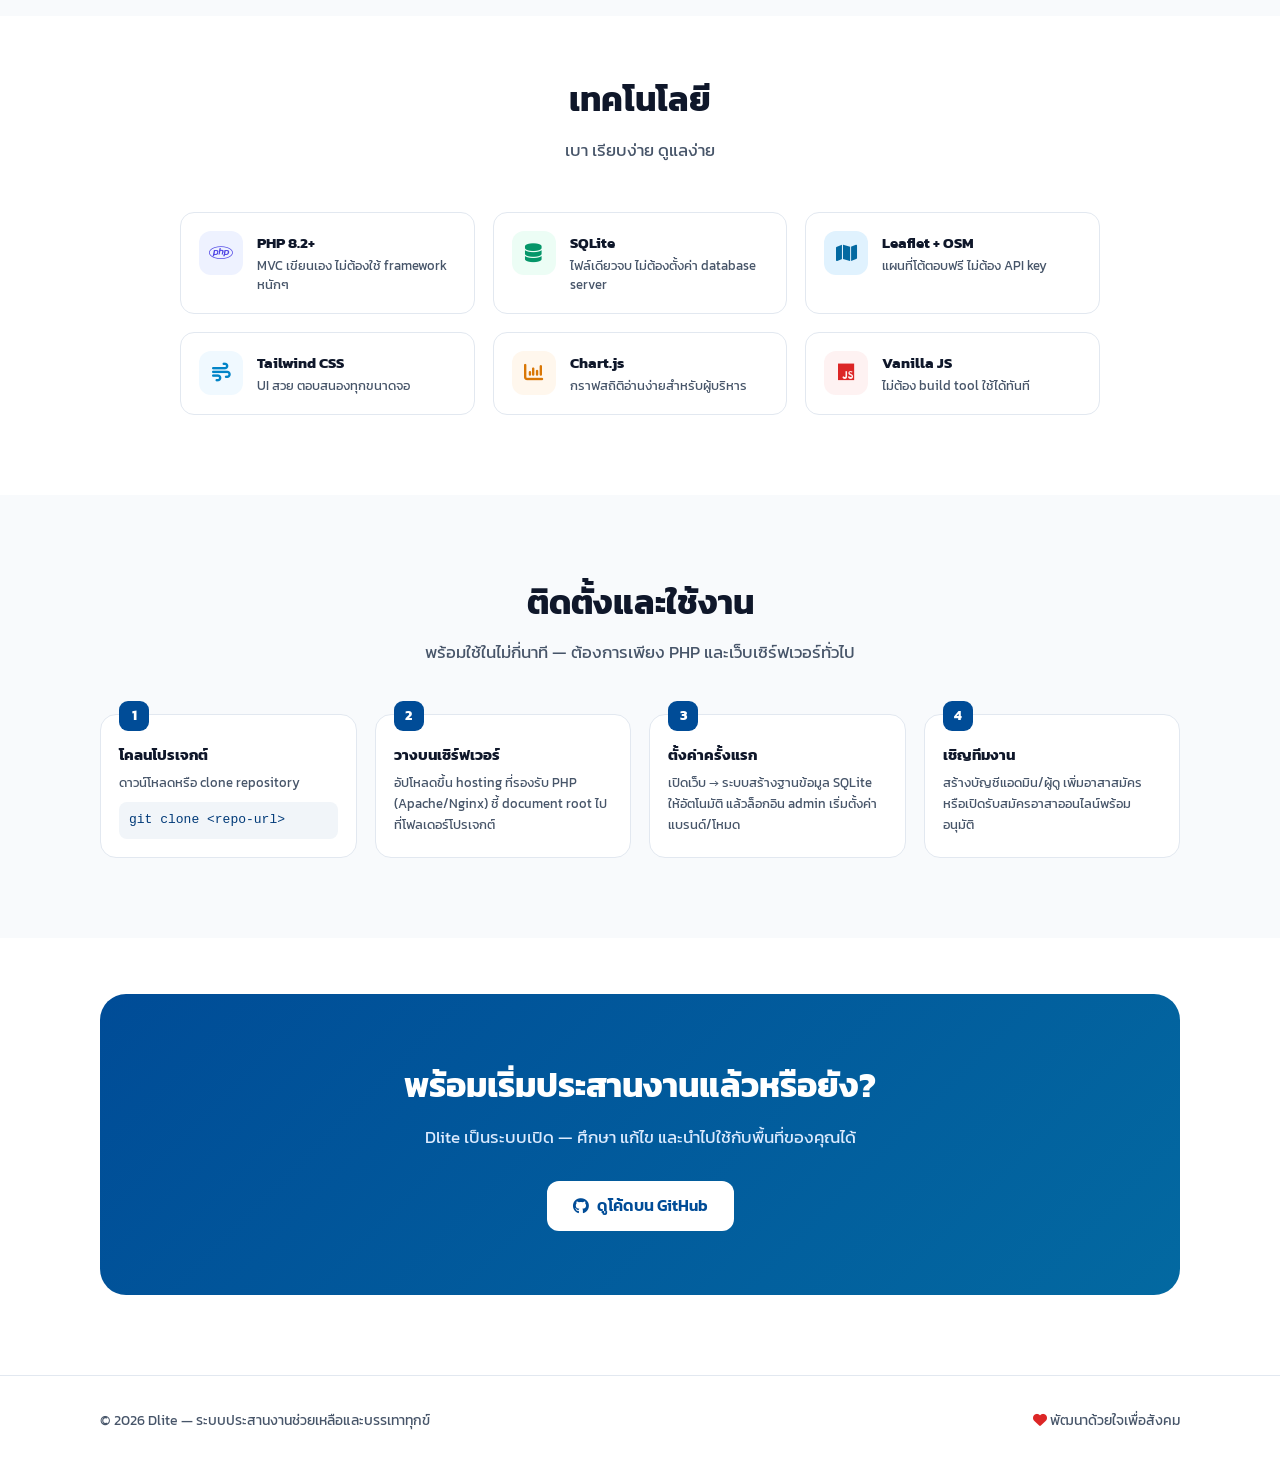
==== commit ec0599d0: "Add top spacing to tech and CTA sections Generated with [Devin](https://devin.ai)  Co-Authored-By: D" ====
--- a/docs/index.html
+++ b/docs/index.html
@@ -140,7 +140,7 @@
       <a href="#modes" class="hide-m">โหมดการทำงาน</a>
       <a href="#roles" class="hide-m">บทบาท</a>
       <a href="#install" class="hide-m">การติดตั้ง</a>
-      <a class="btn btn-p" style="padding:9px 20px;font-size:14px" href="https://github.com">GitHub</a>
+      <a class="btn btn-p" style="padding:9px 20px;font-size:14px" href="https://github.com/nasmees/Dlite">GitHub</a>
     </div>
   </div>
 </nav>
@@ -152,7 +152,7 @@
       <h1>ประสานงานช่วยเหลือ<br>ได้ทันที ทุกเหตุการณ์</h1>
       <p class="lead">Dlite คือระบบกลางสำหรับรับเรื่อง แจ้งเหตุ และบริหารจัดการอาสาสมัคร รองรับทั้งงานภัยพิบัติ/น้ำท่วม และงานบรรเทาทุกข์ทั่วไป — ใช้งานผ่านมือถือได้ทันที ไม่ต้องติดตั้ง</p>
       <div class="hero-cta">
-        <a class="btn btn-p" href="https://github.com"><i class="fa-brands fa-github"></i> ดูโปรเจกต์บน GitHub</a>
+        <a class="btn btn-p" href="https://github.com/nasmees/Dlite"><i class="fa-brands fa-github"></i> ดูโปรเจกต์บน GitHub</a>
         <a class="btn btn-g" href="#install">วิธีติดตั้ง</a>
       </div>
       <div class="hero-badges">
@@ -262,7 +262,7 @@
   </div>
 </section>
 
-<section style="padding-top:0">
+<section style="padding-top:56px">
   <div class="wrap">
     <h2>เทคโนโลยี</h2>
     <p class="sub">เบา เรียบง่าย ดูแลง่าย</p>
@@ -290,12 +290,12 @@
   </div>
 </section>
 
-<section style="padding-top:0">
+<section style="padding-top:56px">
   <div class="wrap">
     <div class="cta">
       <h2>พร้อมเริ่มประสานงานแล้วหรือยัง?</h2>
       <p>Dlite เป็นระบบเปิด — ศึกษา แก้ไข และนำไปใช้กับพื้นที่ของคุณได้</p>
-      <a class="btn btn-w" href="https://github.com"><i class="fa-brands fa-github"></i> ดูโค้ดบน GitHub</a>
+      <a class="btn btn-w" href="https://github.com/nasmees/Dlite"><i class="fa-brands fa-github"></i> ดูโค้ดบน GitHub</a>
     </div>
   </div>
 </section>
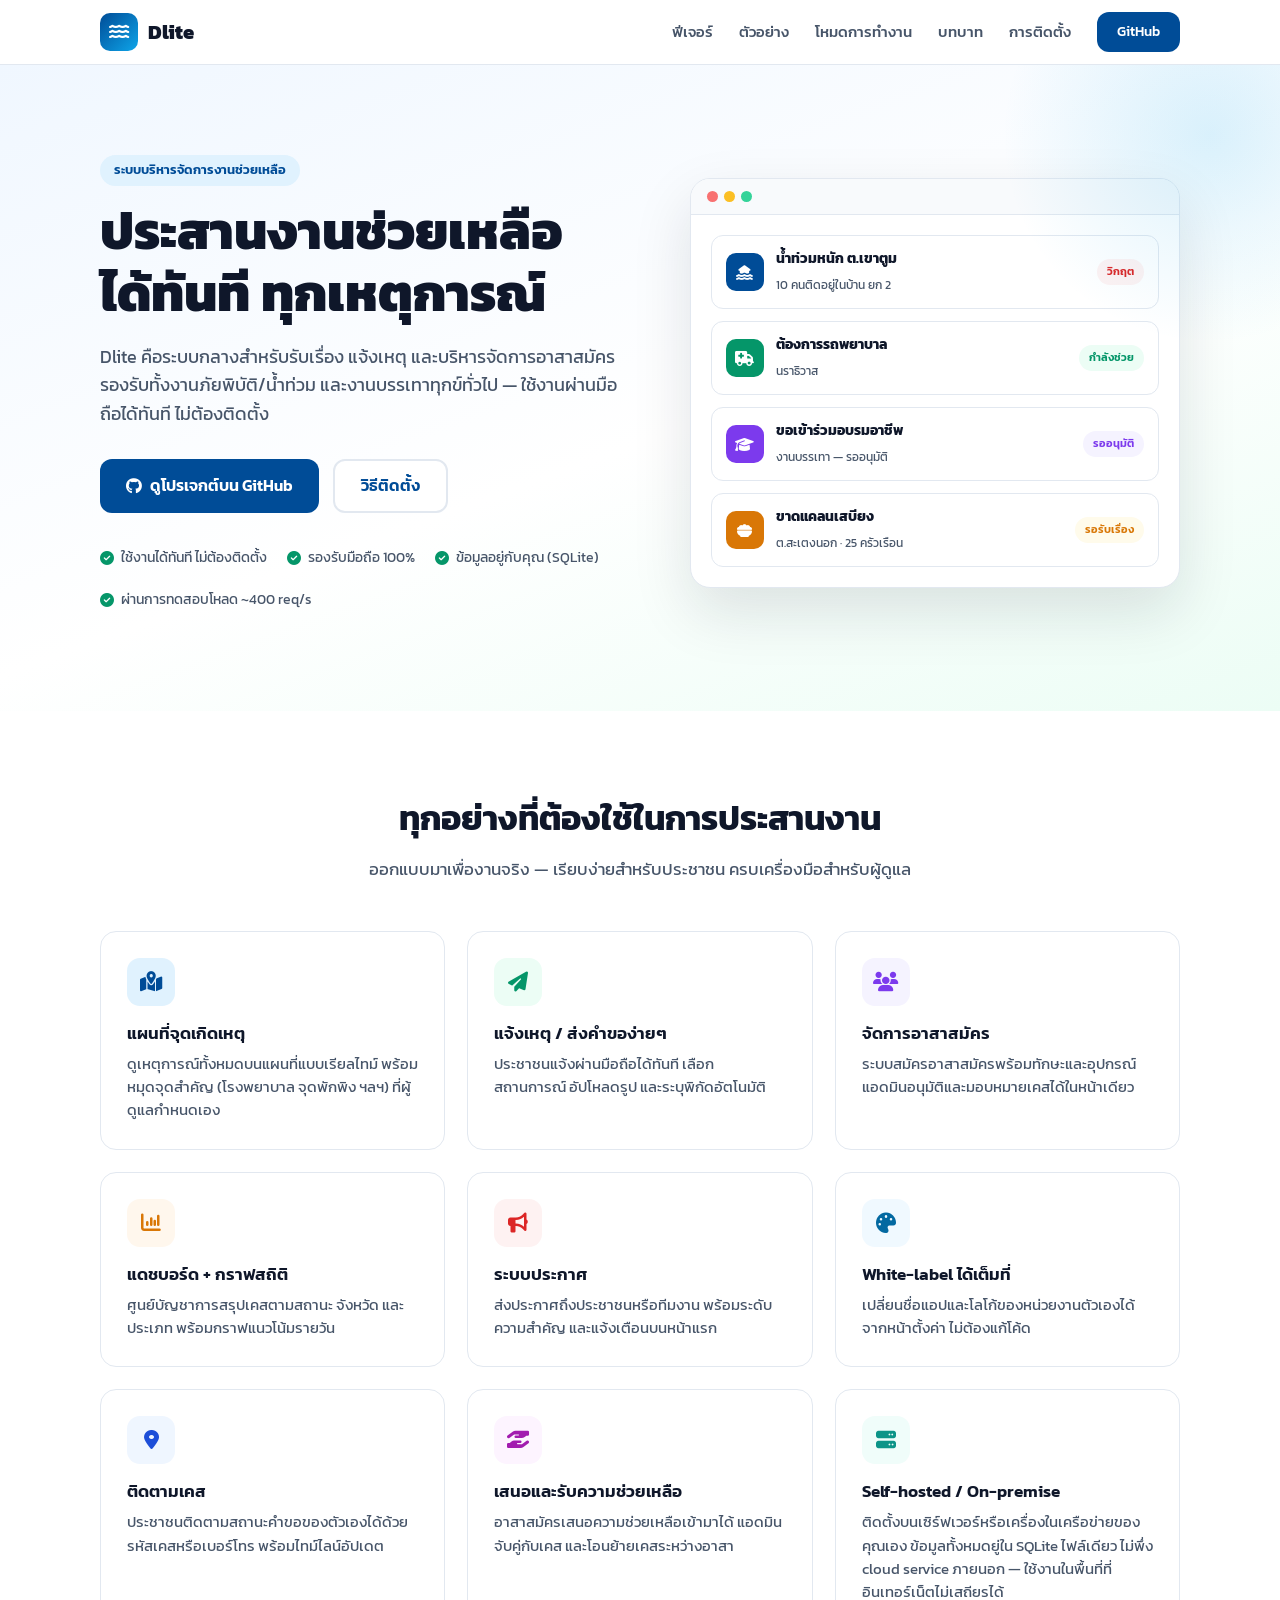
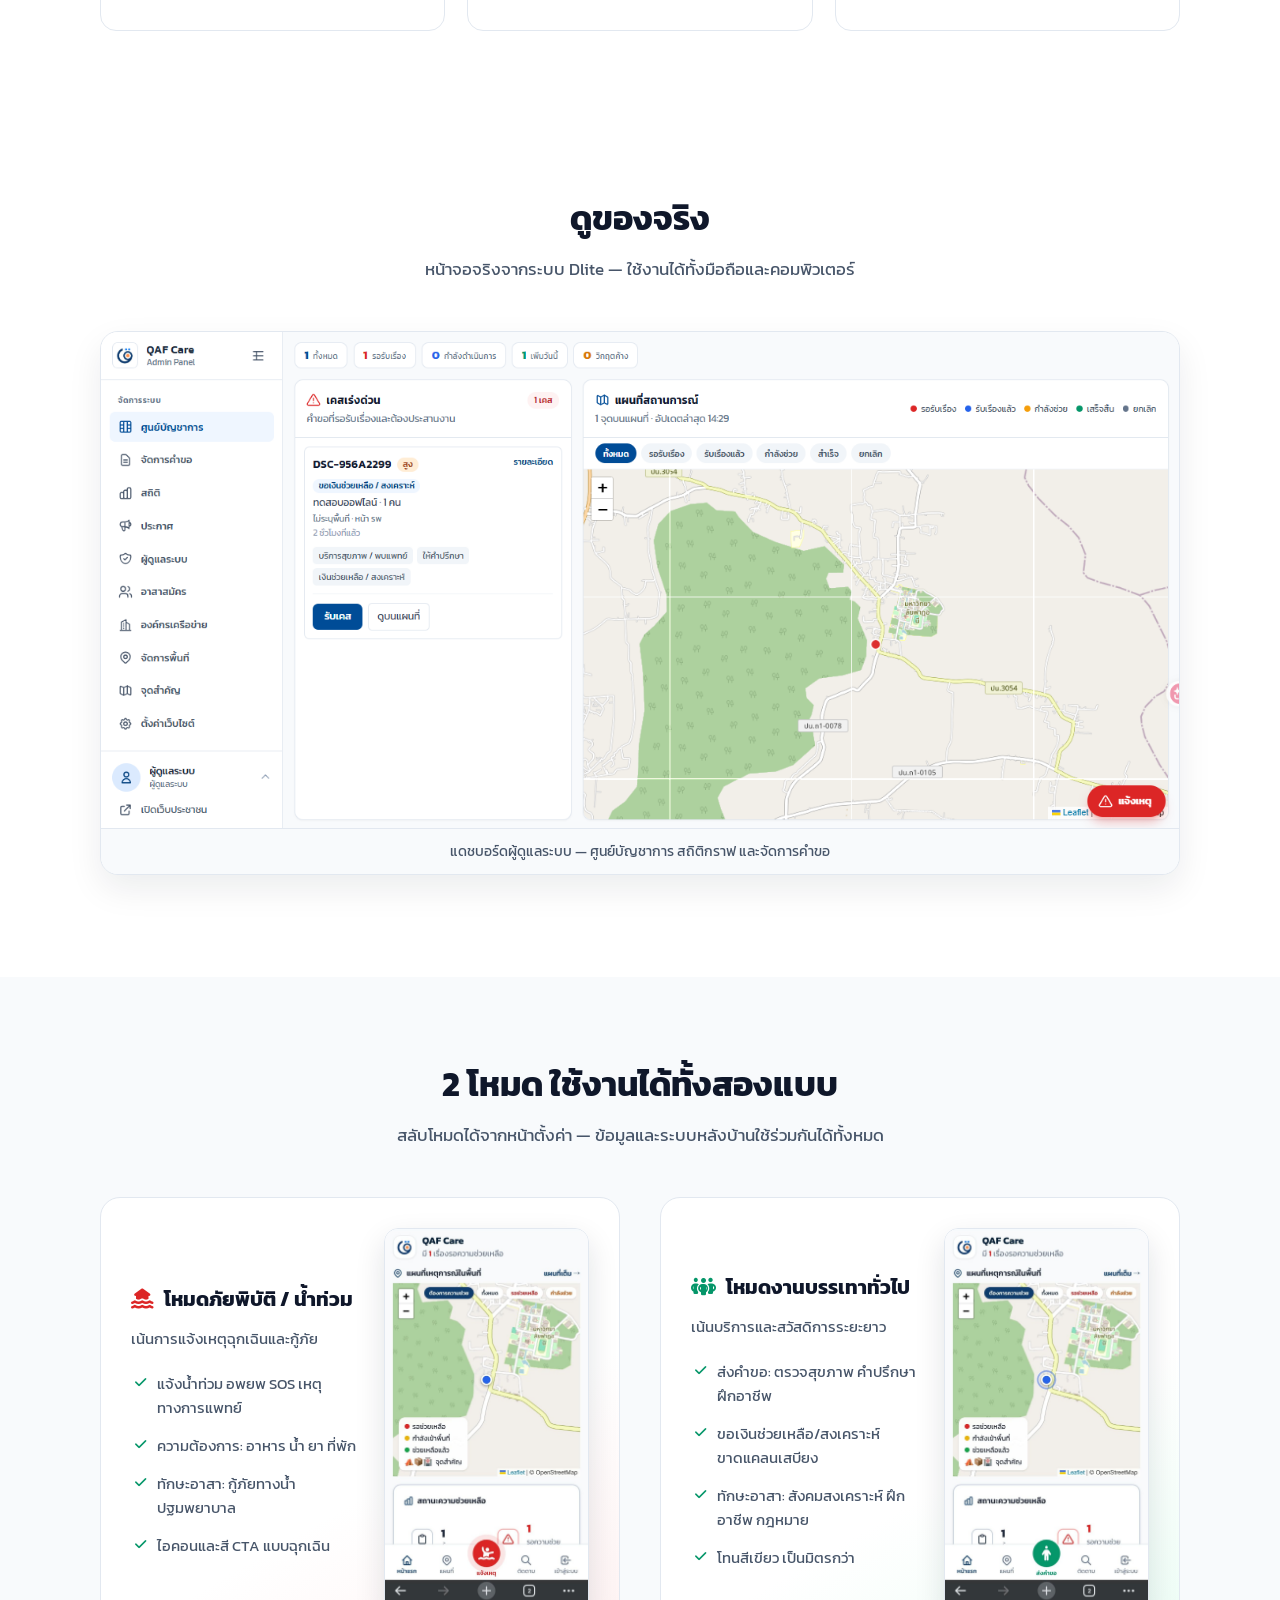
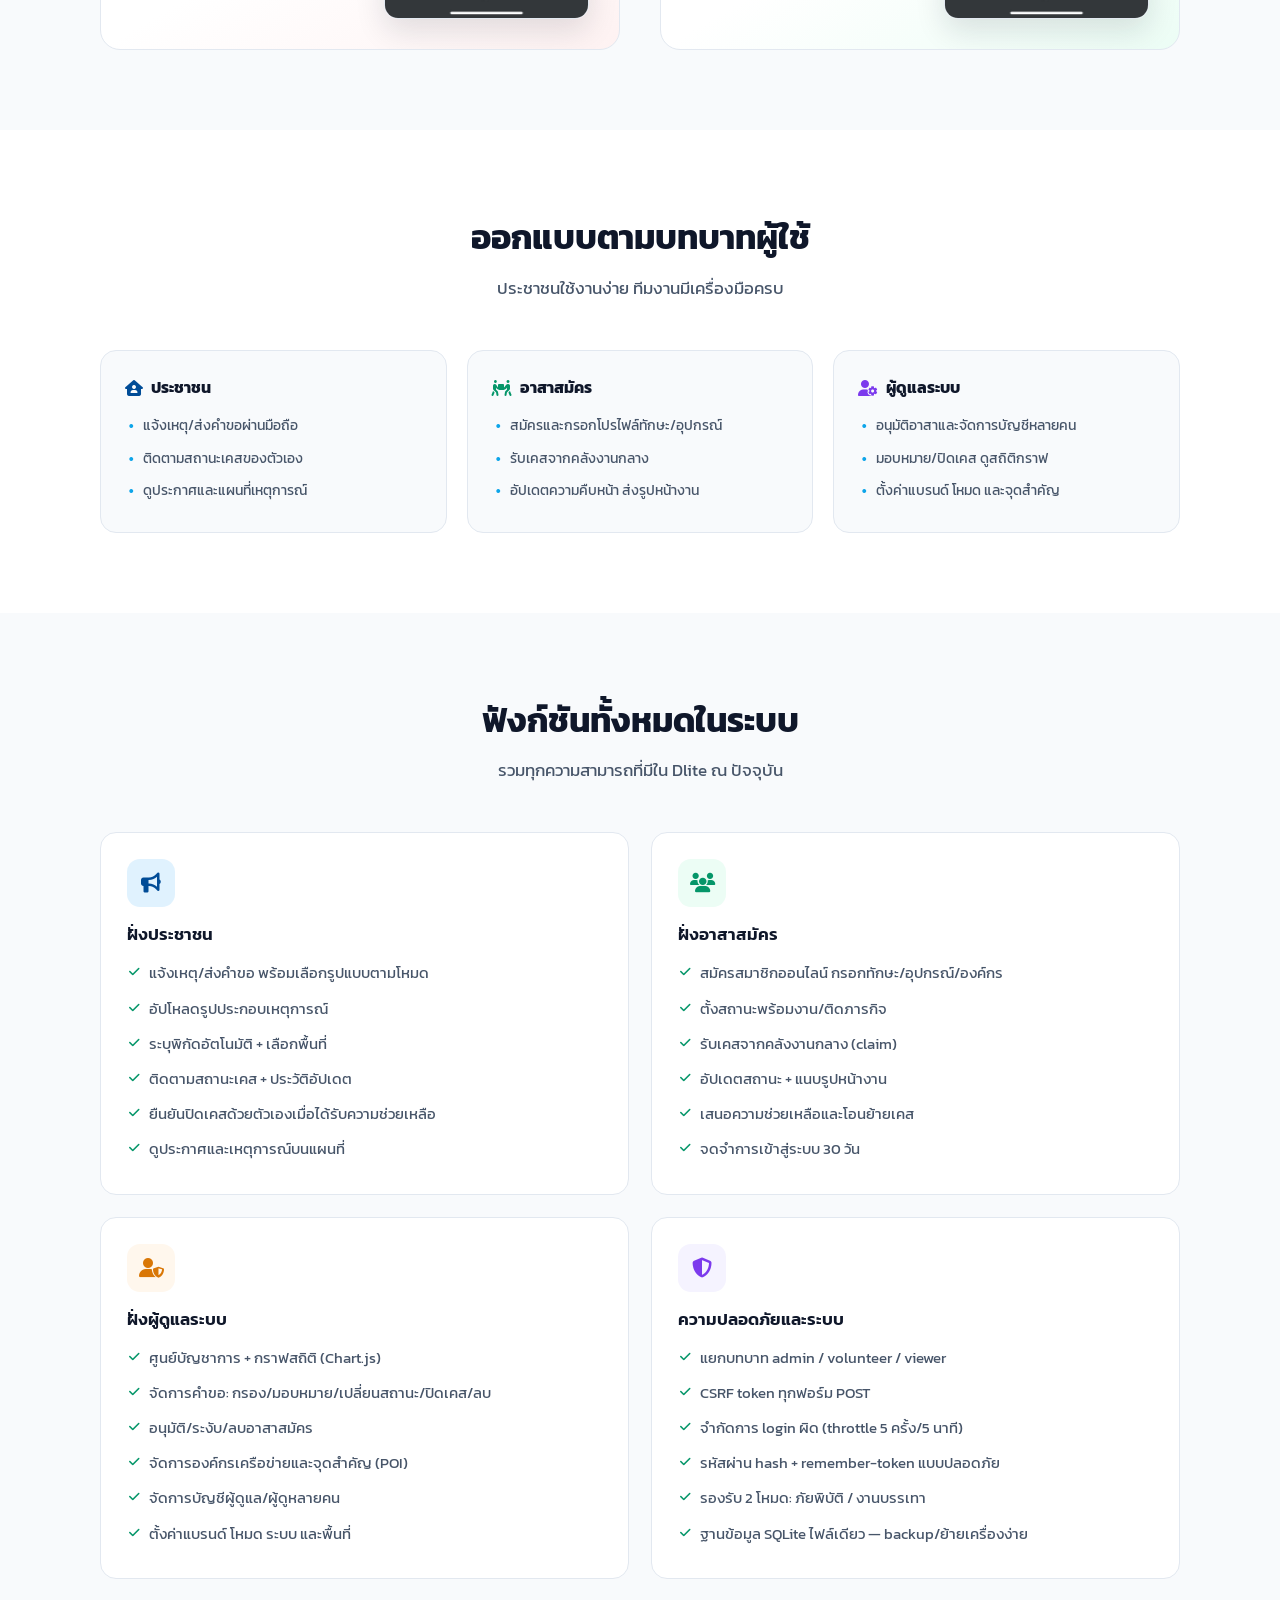
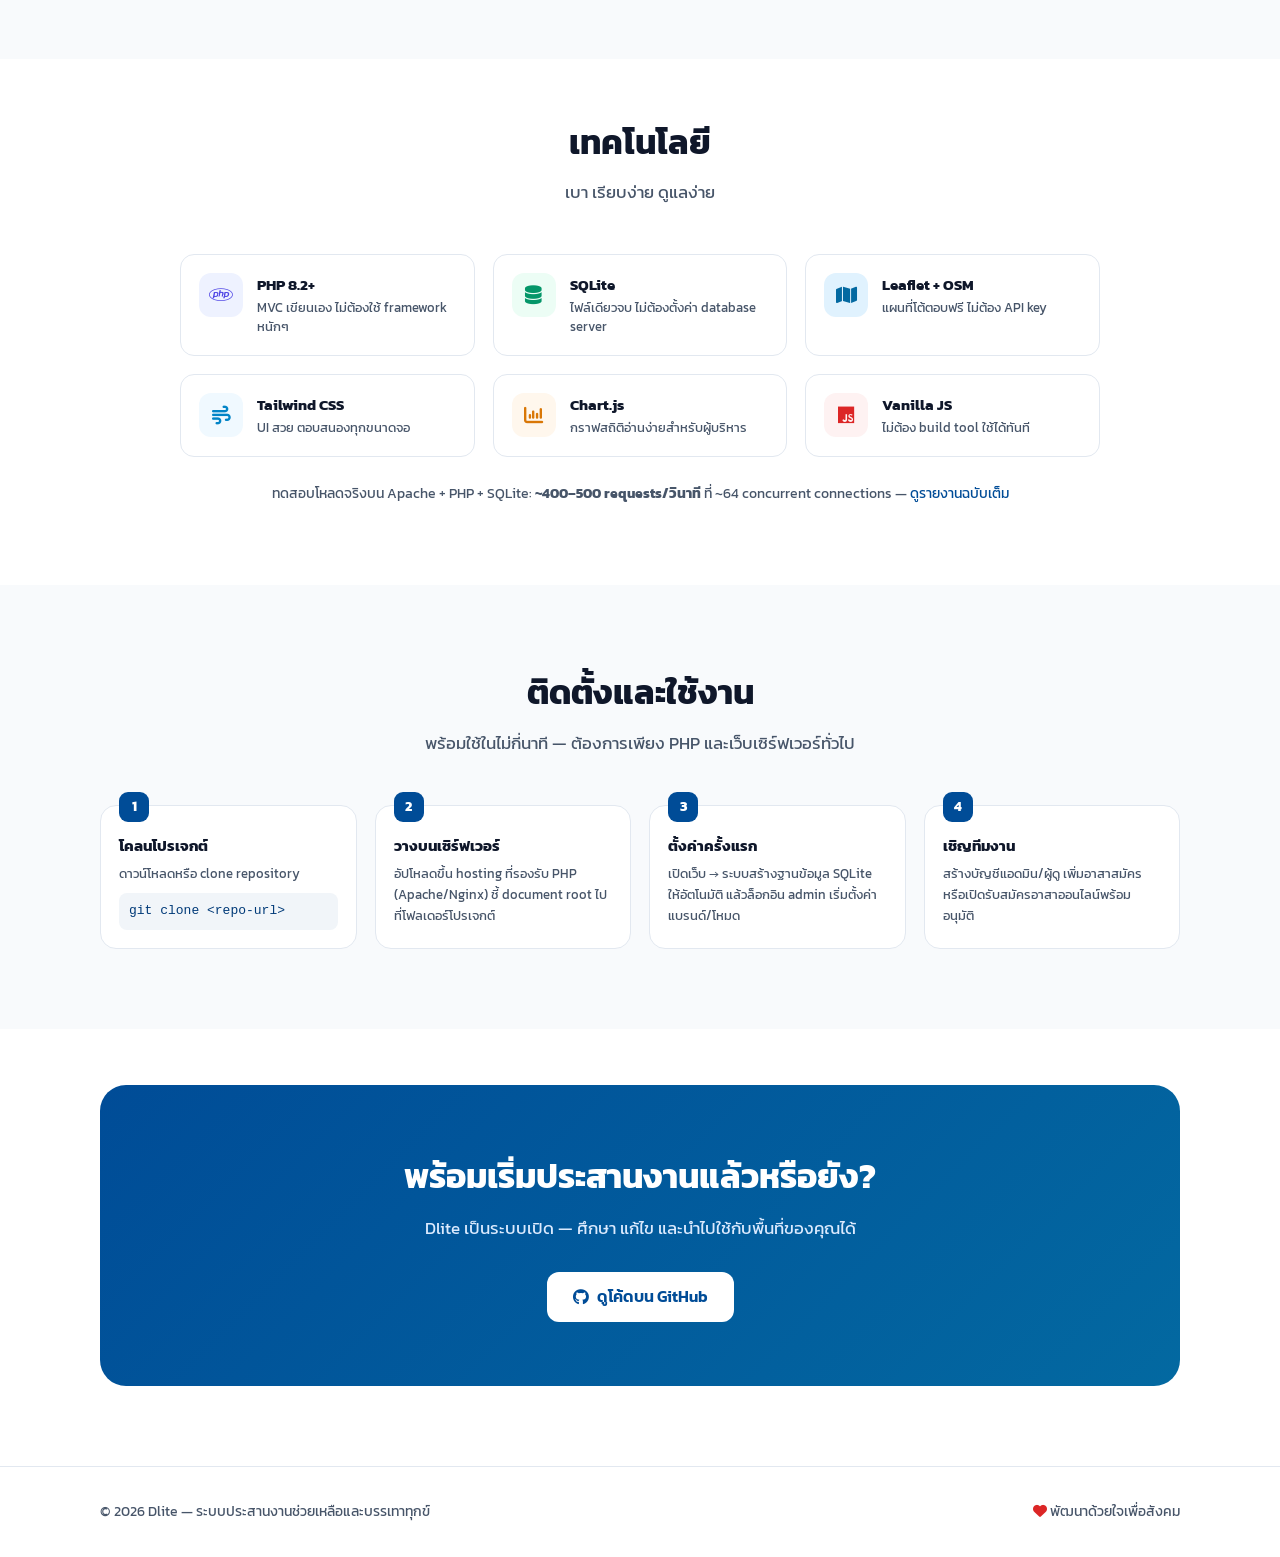
==== commit b32cf20c: "Add load-test badge and performance report link to landing Generated with [Devin](https://devin.ai) " ====
--- a/docs/index.html
+++ b/docs/index.html
@@ -159,6 +159,7 @@
         <span><i class="fa-solid fa-circle-check"></i> ใช้งานได้ทันที ไม่ต้องติดตั้ง</span>
         <span><i class="fa-solid fa-circle-check"></i> รองรับมือถือ 100%</span>
         <span><i class="fa-solid fa-circle-check"></i> ข้อมูลอยู่กับคุณ (SQLite)</span>
+        <span><i class="fa-solid fa-circle-check"></i> ผ่านการทดสอบโหลด ~400 req/s</span>
       </div>
     </div>
     <div class="mock">
@@ -275,6 +276,7 @@
       <div class="tech-item"><div class="tic" style="background:#fef2f2;color:#dc2626"><i class="fa-brands fa-js"></i></div><div><b>Vanilla JS</b><small>ไม่ต้อง build tool ใช้ได้ทันที</small></div></div>
     </div>
   </div>
+    <p style="text-align:center;margin-top:26px;font-size:14px;color:var(--mut)">ทดสอบโหลดจริงบน Apache + PHP + SQLite: <b>~400–500 requests/วินาที</b> ที่ ~64 concurrent connections — <a href="https://github.com/nasmees/Dlite/blob/main/PERFORMANCE.md">ดูรายงานฉบับเต็ม</a></p>
 </section>
 
 <section id="install" style="background:var(--bg)">
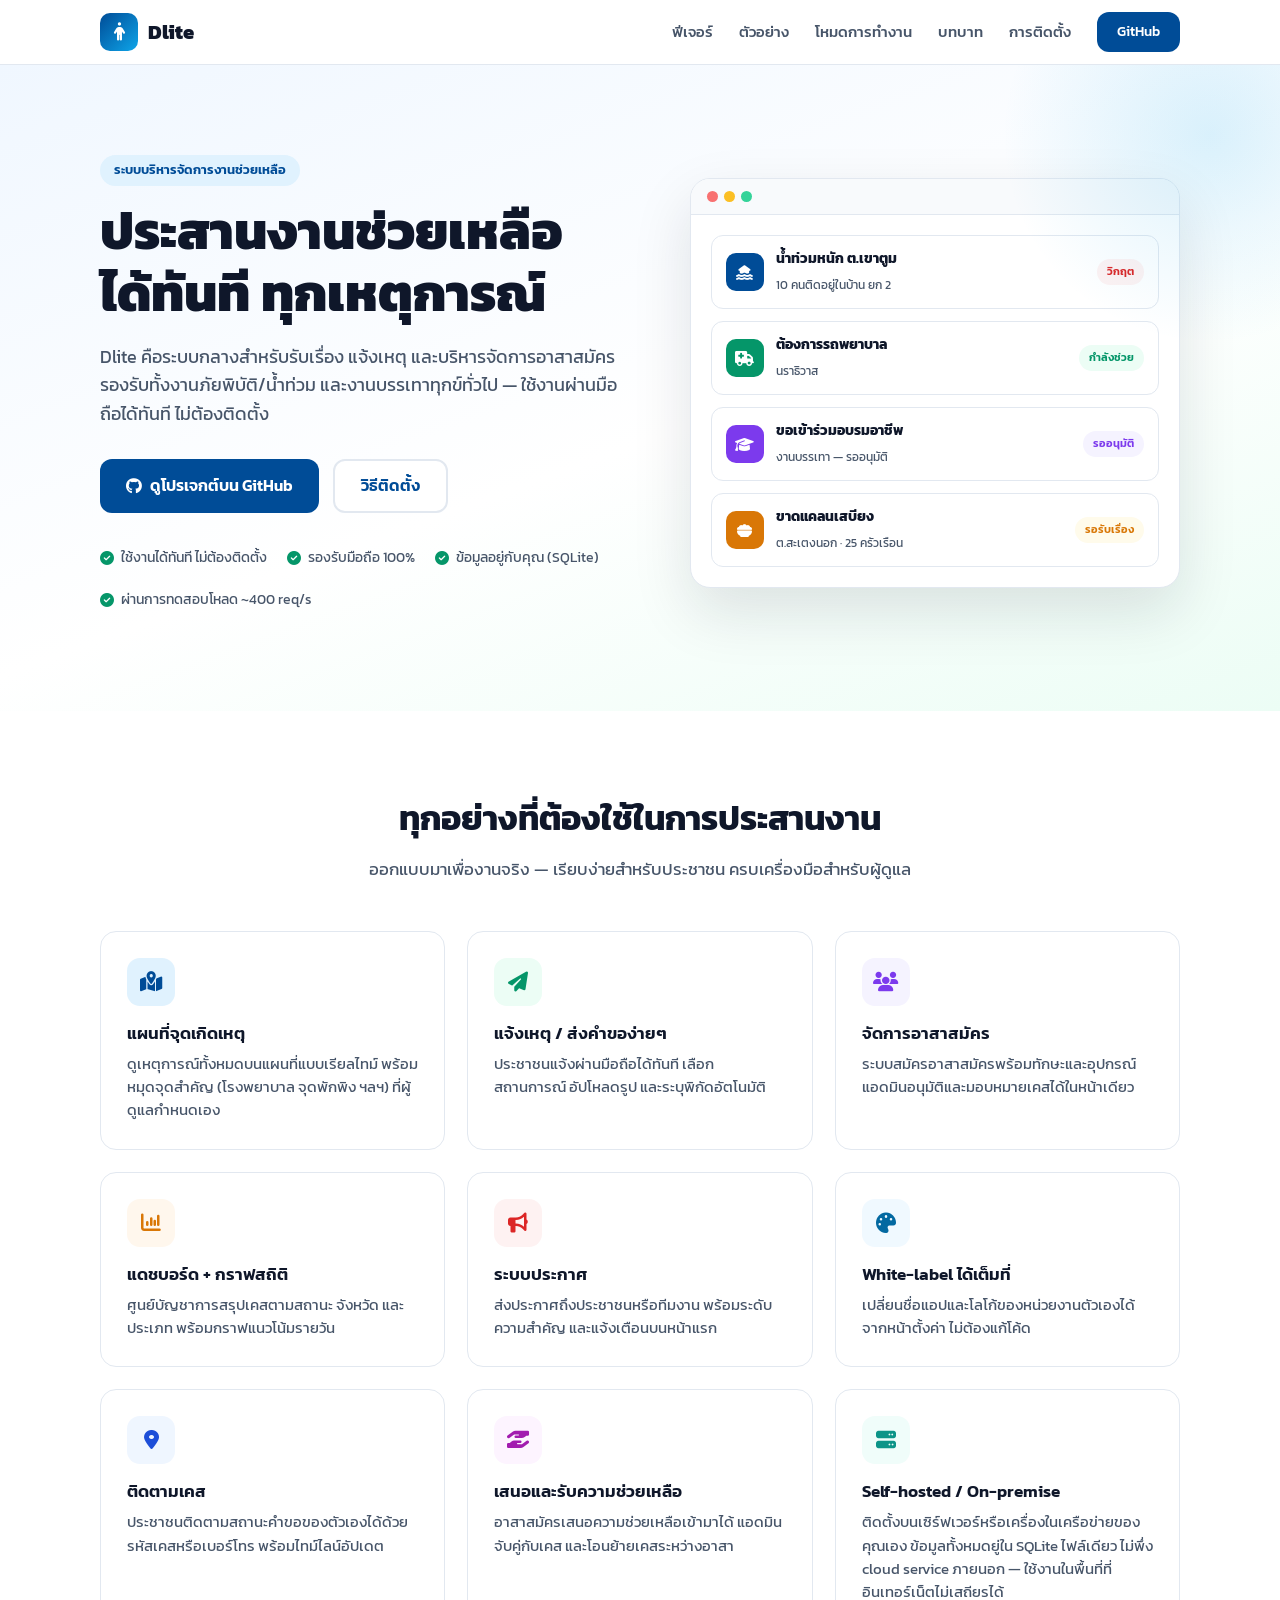
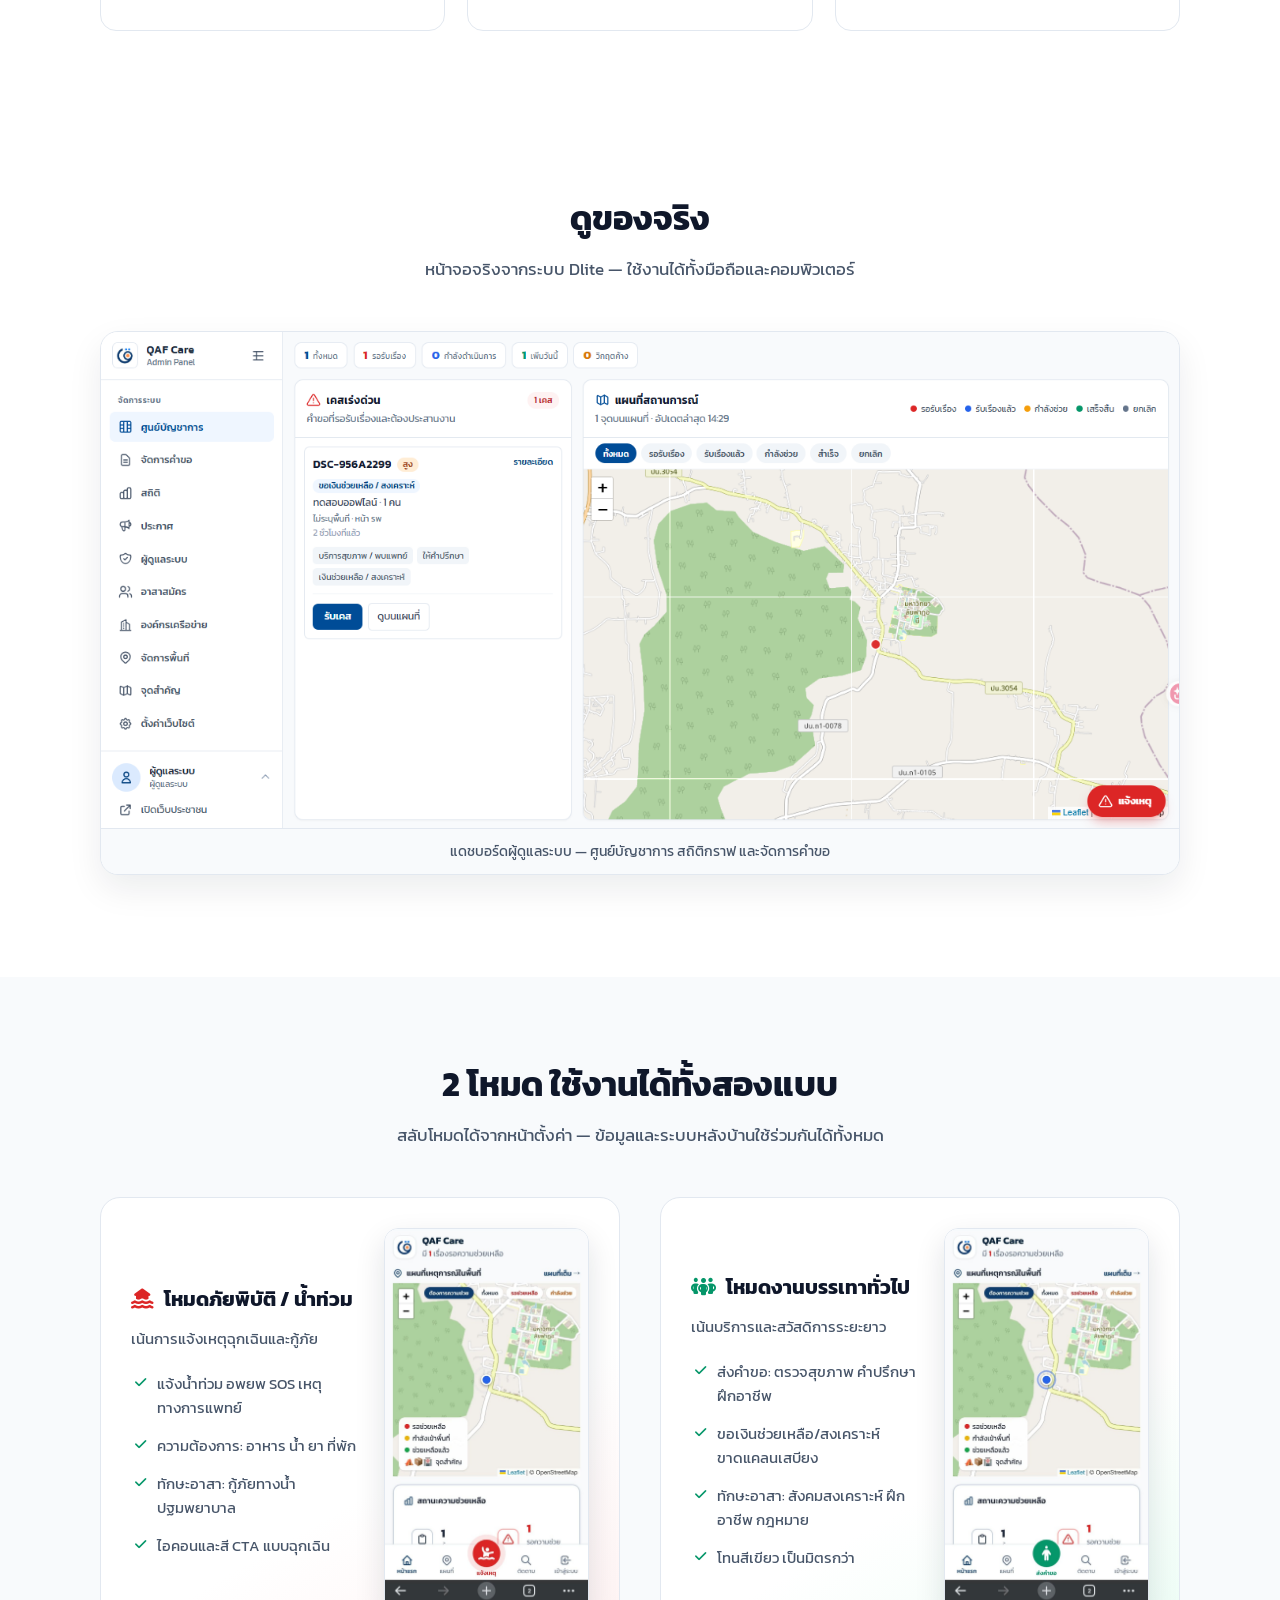
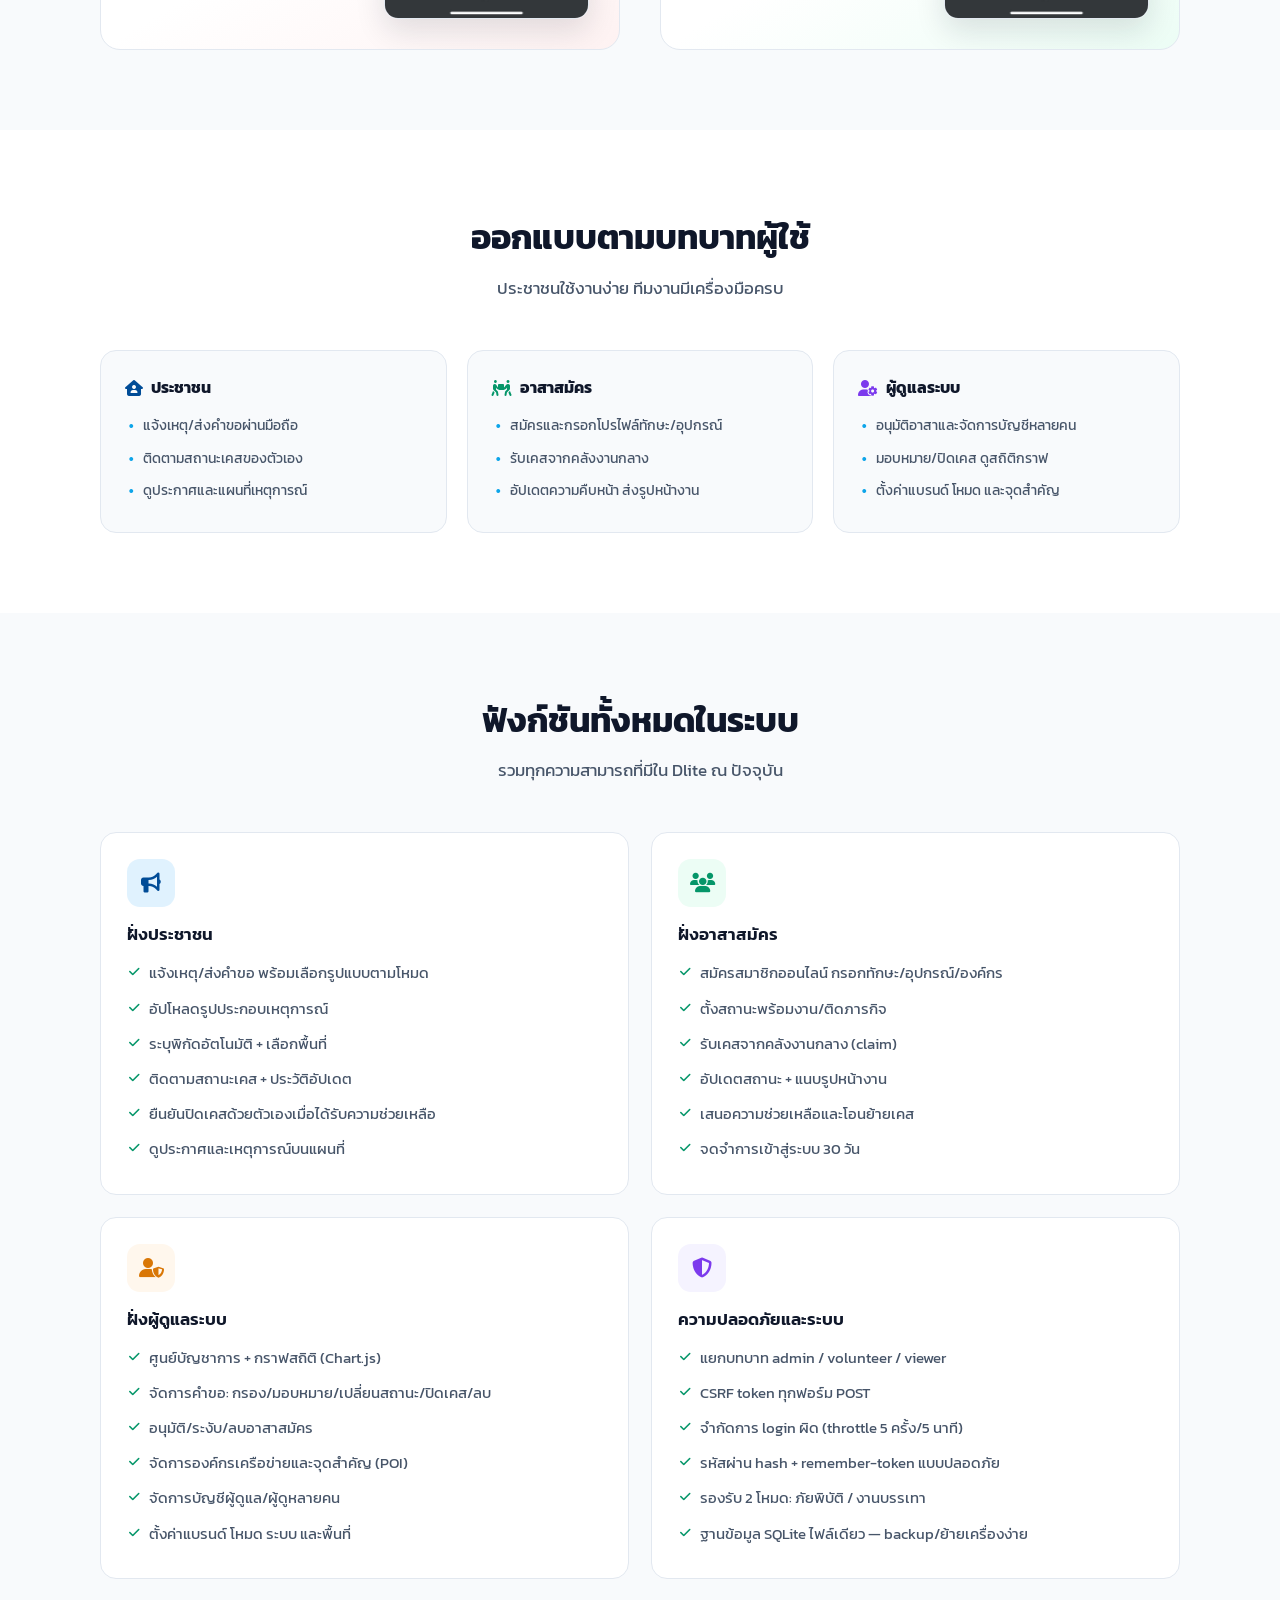
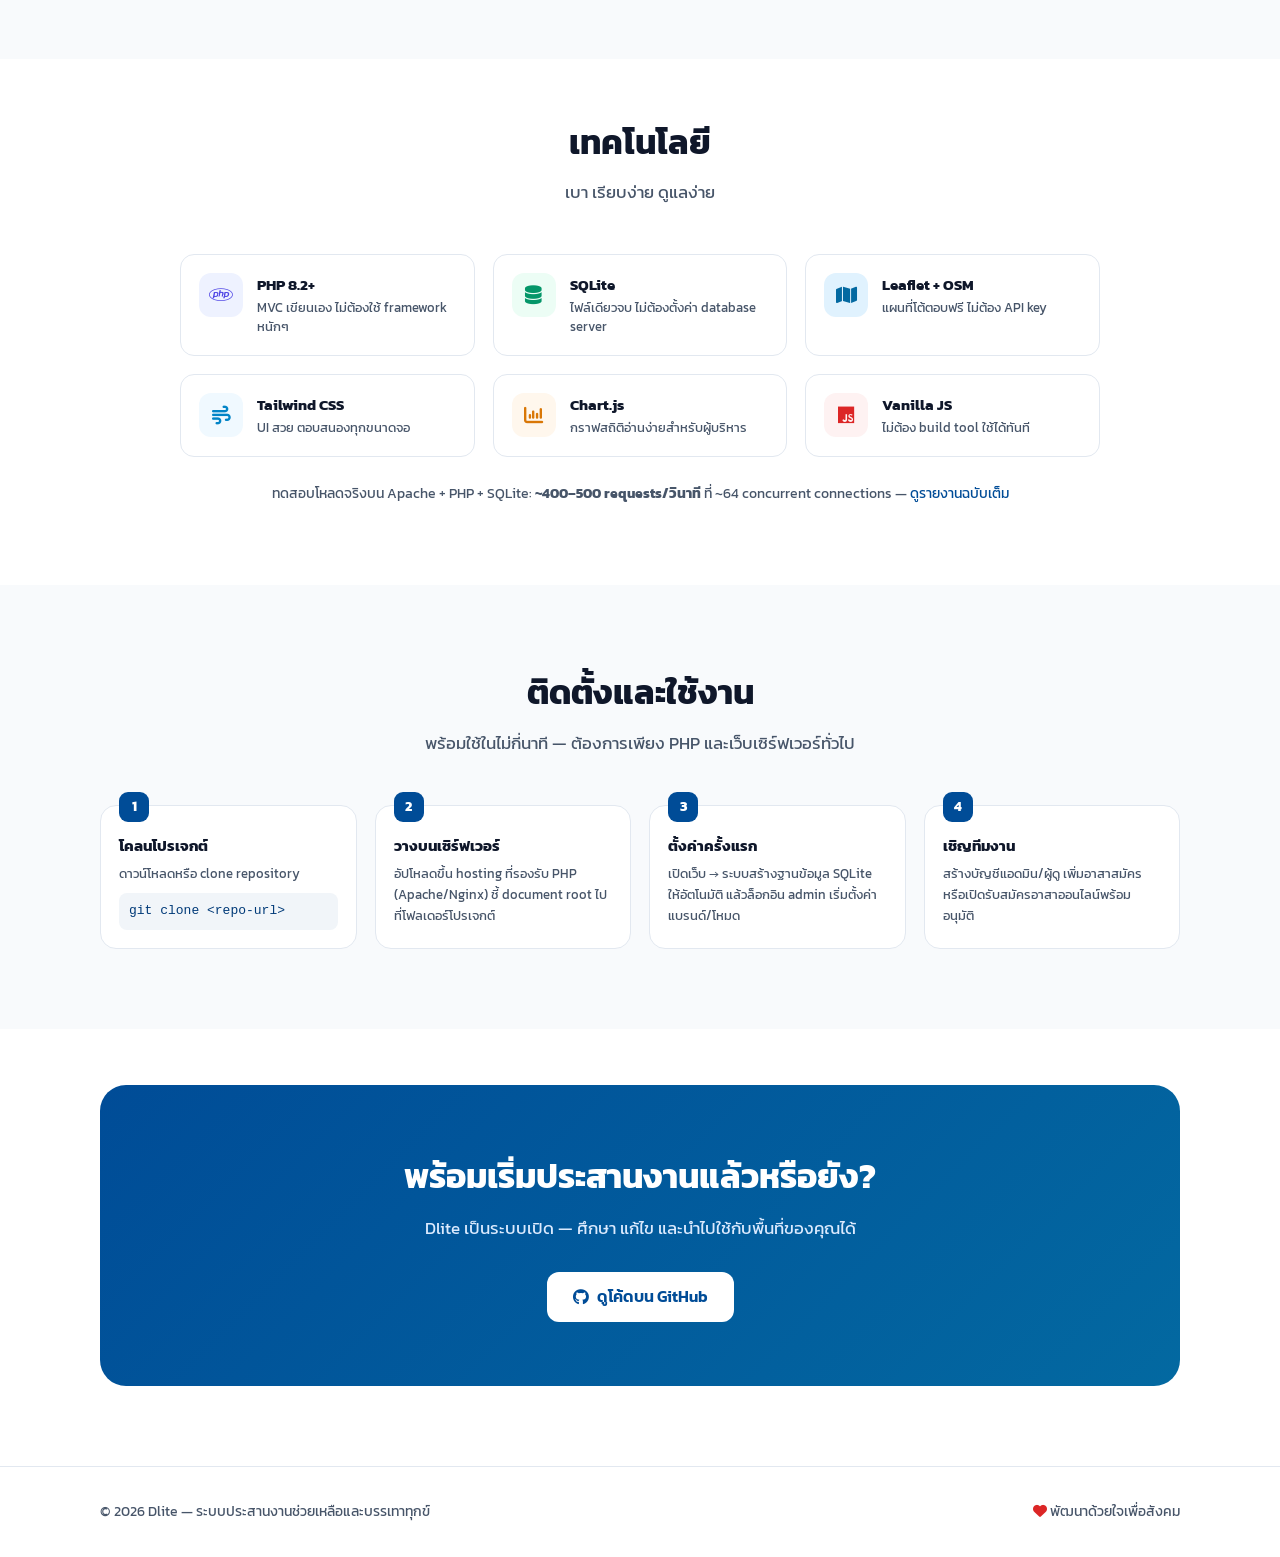
==== commit d6c33c90: "Change landing logo icon to person Generated with [Devin](https://devin.ai)  Co-Authored-By: Devin <" ====
--- a/docs/index.html
+++ b/docs/index.html
@@ -133,7 +133,7 @@
 
 <nav>
   <div class="wrap">
-    <a class="brand" href="#top"><span class="logo"><i class="fa-solid fa-water"></i></span>Dlite</a>
+    <a class="brand" href="#top"><span class="logo"><i class="fa-solid fa-person"></i></span>Dlite</a>
     <div class="navlinks">
       <a href="#features" class="hide-m">ฟีเจอร์</a>
       <a href="#screenshots" class="hide-m">ตัวอย่าง</a>
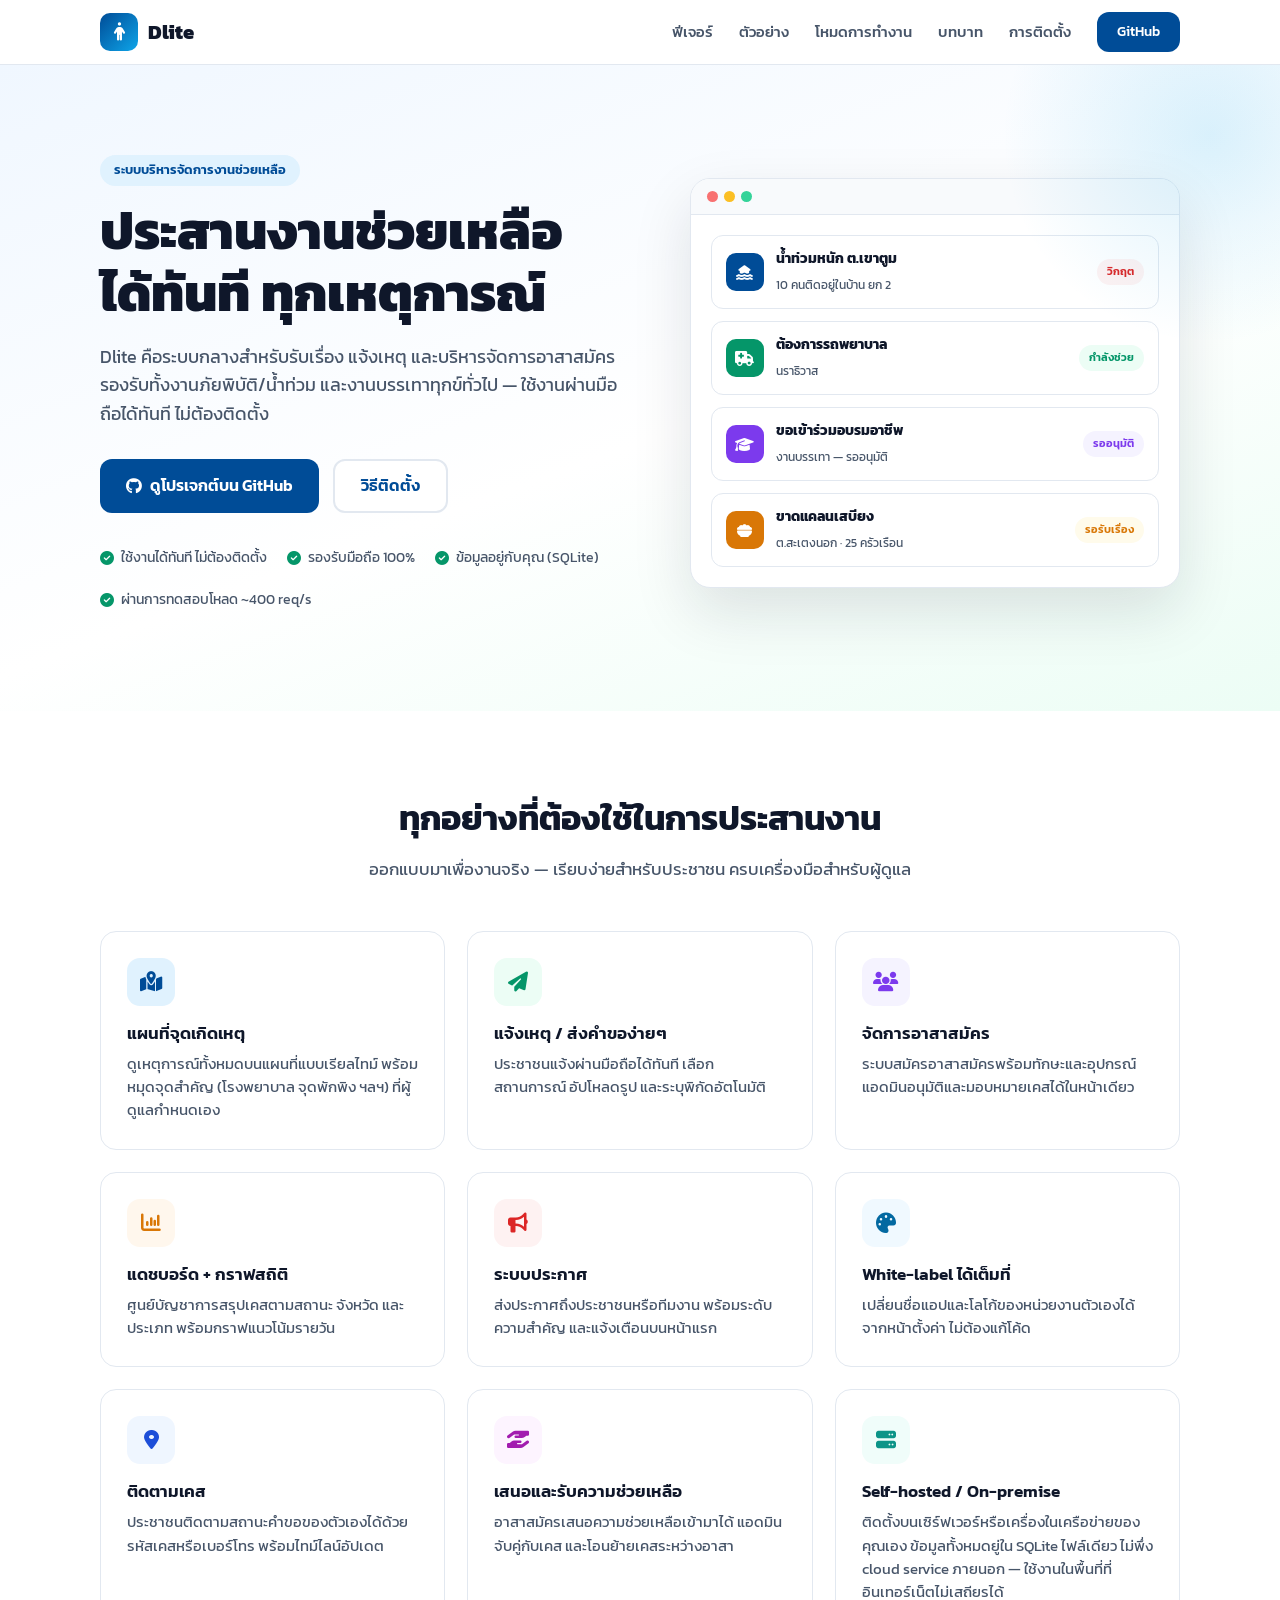
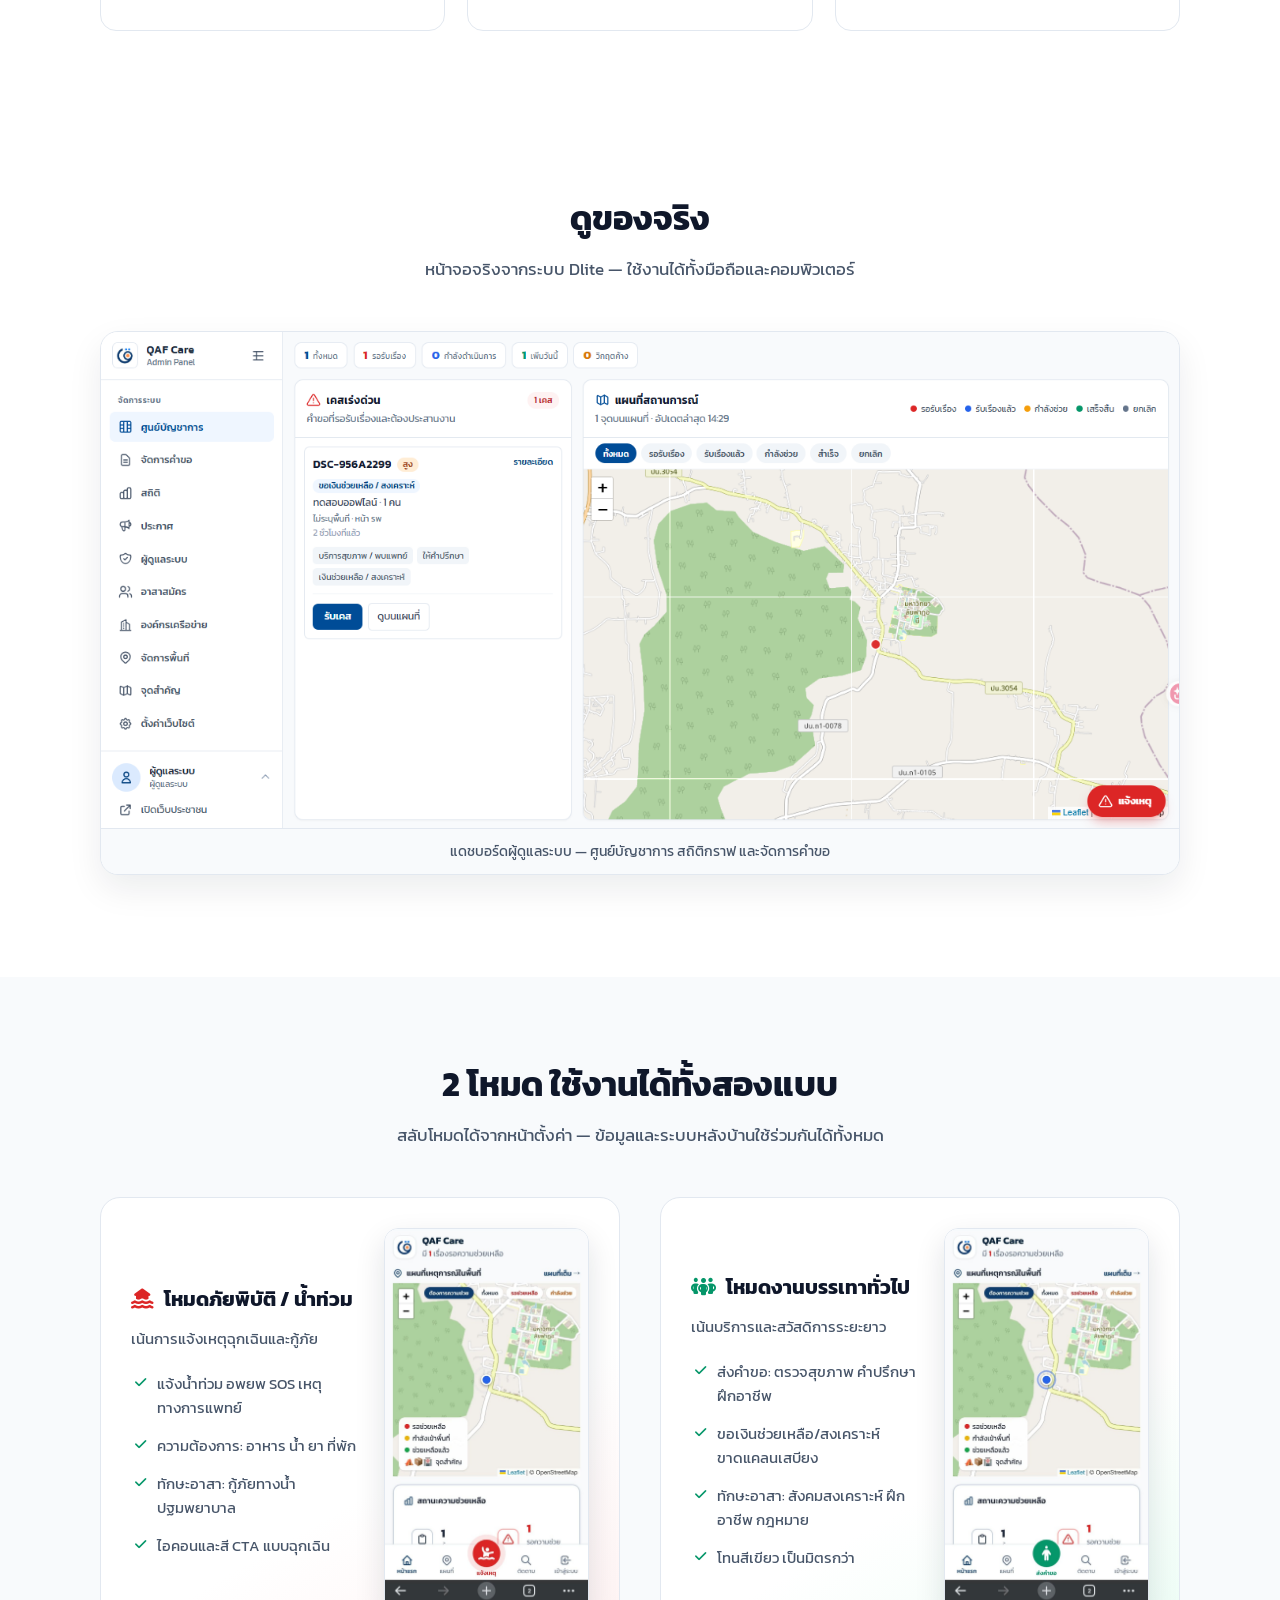
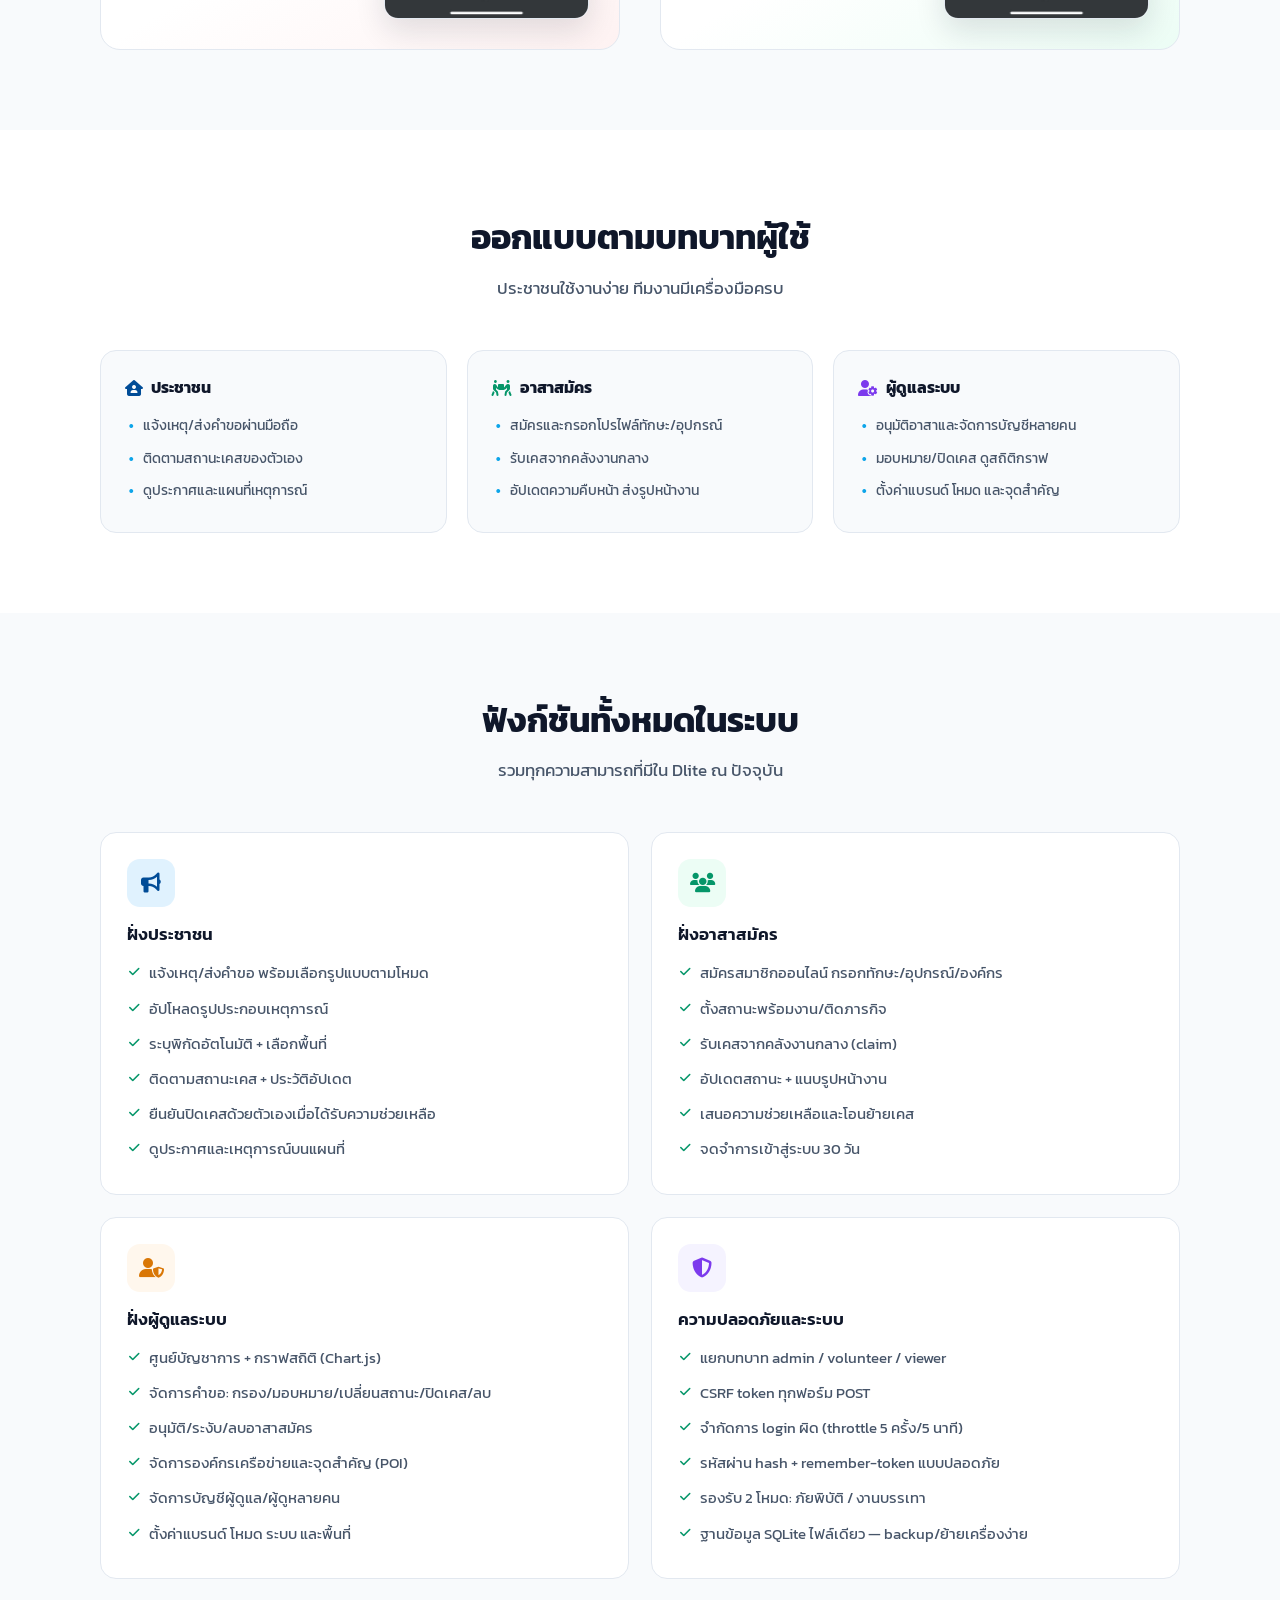
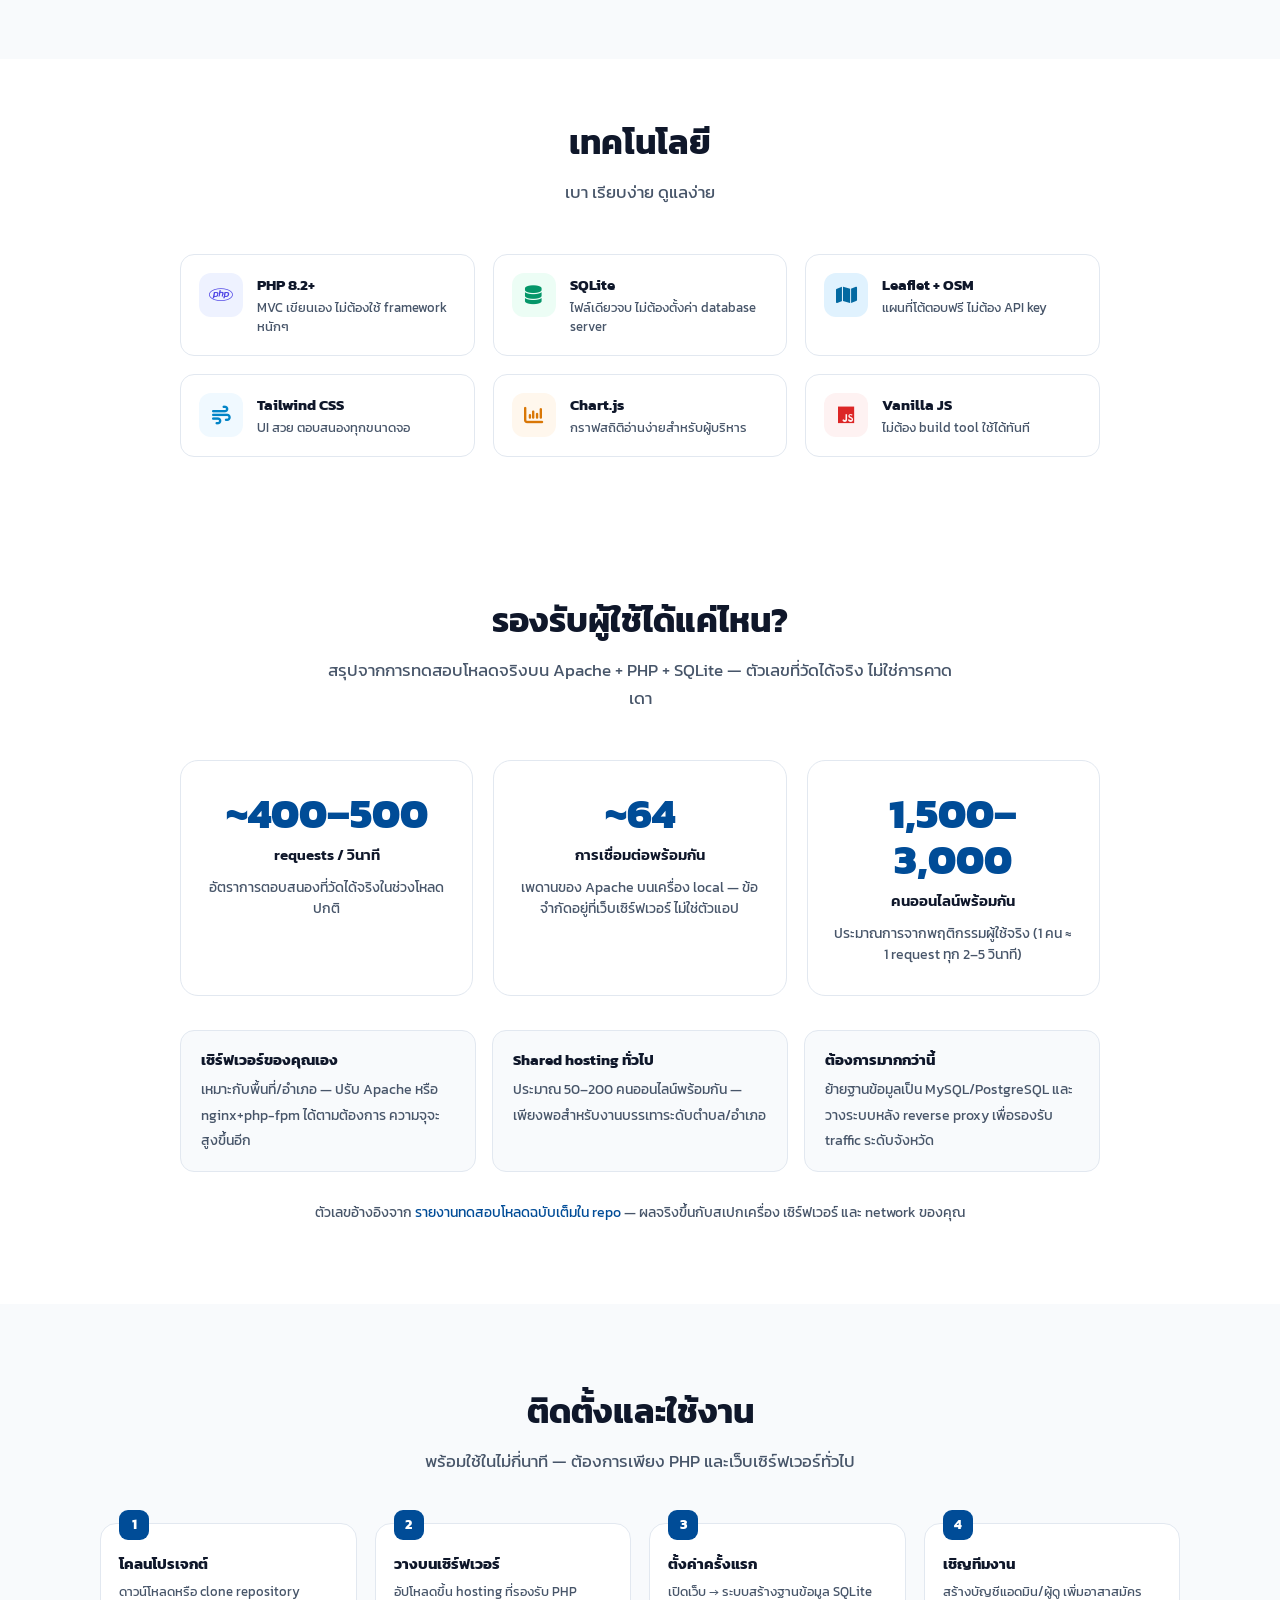
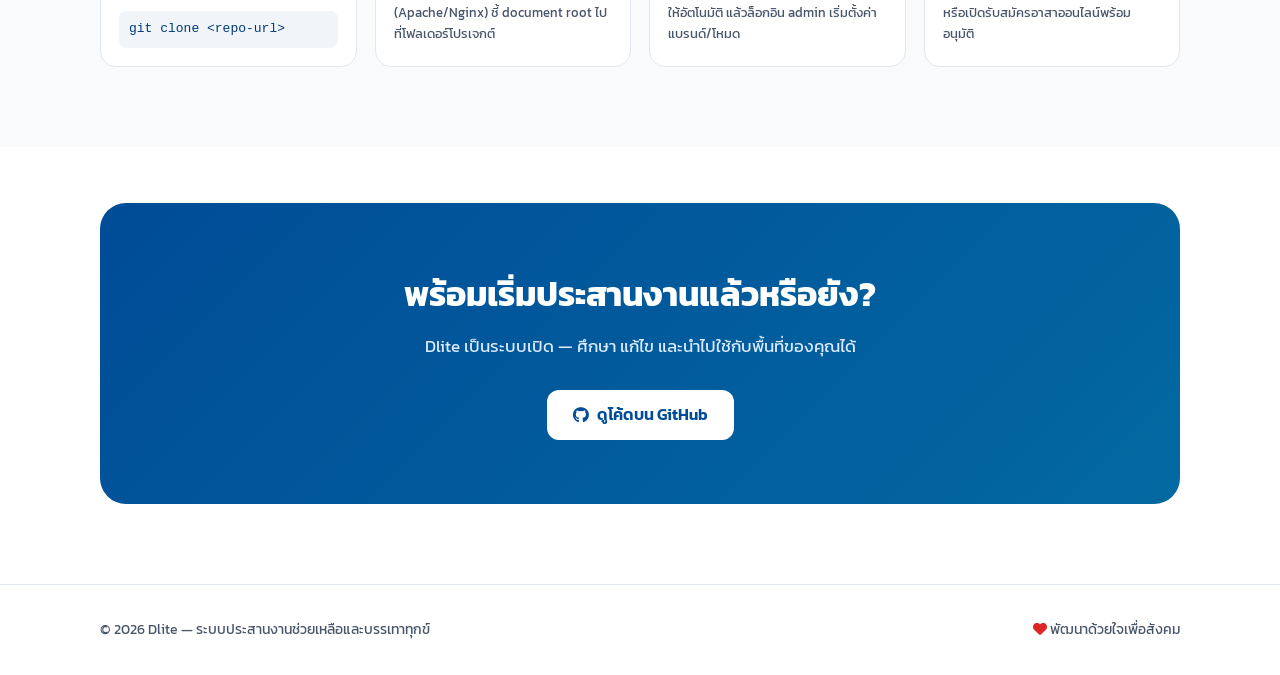
==== commit 89e64326: "Replace inline perf note with dedicated capacity section Summarize real load-test results in plain l" ====
--- a/docs/index.html
+++ b/docs/index.html
@@ -103,6 +103,19 @@
 .tech-item small{color:var(--mut);font-size:13px;line-height:1.45;display:block;margin-top:2px}
 @media(max-width:760px){.tech-grid{grid-template-columns:repeat(2,1fr)}}
 @media(max-width:480px){.tech-grid{grid-template-columns:1fr}}
+/* capacity */
+.cap-grid{display:grid;grid-template-columns:repeat(3,1fr);gap:20px;max-width:920px;margin:0 auto 34px}
+.cap-card{background:#fff;border:1px solid var(--line);border-radius:18px;padding:30px 24px;text-align:center;transition:.2s}
+.cap-card:hover{transform:translateY(-4px);box-shadow:0 14px 34px rgba(15,23,42,.09);border-color:#cbd5e1}
+.cap-num{font-size:clamp(30px,4vw,42px);font-weight:800;color:var(--blue);line-height:1.1}
+.cap-unit{font-weight:600;font-size:15px;color:var(--ink);margin:6px 0 10px}
+.cap-card p{font-size:13.5px;color:var(--mut);line-height:1.55}
+.cap-env{display:grid;grid-template-columns:repeat(3,1fr);gap:16px;max-width:920px;margin:0 auto}
+.cap-env-item{background:var(--bg);border:1px solid var(--line);border-radius:14px;padding:18px 20px}
+.cap-env-item b{display:block;font-size:14.5px;margin-bottom:4px}
+.cap-env-item span{font-size:13.5px;color:var(--mut);line-height:1.5}
+.cap-note{text-align:center;margin-top:30px;font-size:13.5px;color:var(--mut)}
+@media(max-width:760px){.cap-grid,.cap-env{grid-template-columns:1fr}}
 /* install */
 .steps{display:grid;grid-template-columns:repeat(4,1fr);gap:18px;counter-reset:s}
 .step{position:relative;padding:22px 18px 18px;background:#fff;border:1px solid var(--line);border-radius:16px}
@@ -276,7 +289,24 @@
       <div class="tech-item"><div class="tic" style="background:#fef2f2;color:#dc2626"><i class="fa-brands fa-js"></i></div><div><b>Vanilla JS</b><small>ไม่ต้อง build tool ใช้ได้ทันที</small></div></div>
     </div>
   </div>
-    <p style="text-align:center;margin-top:26px;font-size:14px;color:var(--mut)">ทดสอบโหลดจริงบน Apache + PHP + SQLite: <b>~400–500 requests/วินาที</b> ที่ ~64 concurrent connections — <a href="https://github.com/nasmees/Dlite/blob/main/PERFORMANCE.md">ดูรายงานฉบับเต็ม</a></p>
+    </section>
+
+<section style="padding-top:56px">
+  <div class="wrap">
+    <h2>รองรับผู้ใช้ได้แค่ไหน?</h2>
+    <p class="sub">สรุปจากการทดสอบโหลดจริงบน Apache + PHP + SQLite — ตัวเลขที่วัดได้จริง ไม่ใช่การคาดเดา</p>
+    <div class="cap-grid">
+      <div class="cap-card"><div class="cap-num">~400–500</div><div class="cap-unit">requests / วินาที</div><p>อัตราการตอบสนองที่วัดได้จริงในช่วงโหลดปกติ</p></div>
+      <div class="cap-card"><div class="cap-num">~64</div><div class="cap-unit">การเชื่อมต่อพร้อมกัน</div><p>เพดานของ Apache บนเครื่อง local — ข้อจำกัดอยู่ที่เว็บเซิร์ฟเวอร์ ไม่ใช่ตัวแอป</p></div>
+      <div class="cap-card"><div class="cap-num">1,500–3,000</div><div class="cap-unit">คนออนไลน์พร้อมกัน</div><p>ประมาณการจากพฤติกรรมผู้ใช้จริง (1 คน ≈ 1 request ทุก 2–5 วินาที)</p></div>
+    </div>
+    <div class="cap-env">
+      <div class="cap-env-item"><b>เซิร์ฟเวอร์ของคุณเอง</b><span>เหมาะกับพื้นที่/อำเภอ — ปรับ Apache หรือ nginx+php-fpm ได้ตามต้องการ ความจุจะสูงขึ้นอีก</span></div>
+      <div class="cap-env-item"><b>Shared hosting ทั่วไป</b><span>ประมาณ 50–200 คนออนไลน์พร้อมกัน — เพียงพอสำหรับงานบรรเทาระดับตำบล/อำเภอ</span></div>
+      <div class="cap-env-item"><b>ต้องการมากกว่านี้</b><span>ย้ายฐานข้อมูลเป็น MySQL/PostgreSQL และวางระบบหลัง reverse proxy เพื่อรองรับ traffic ระดับจังหวัด</span></div>
+    </div>
+    <p class="cap-note">ตัวเลขอ้างอิงจาก <a href="https://github.com/nasmees/Dlite/blob/main/PERFORMANCE.md">รายงานทดสอบโหลดฉบับเต็มใน repo</a> — ผลจริงขึ้นกับสเปกเครื่อง เซิร์ฟเวอร์ และ network ของคุณ</p>
+  </div>
 </section>
 
 <section id="install" style="background:var(--bg)">
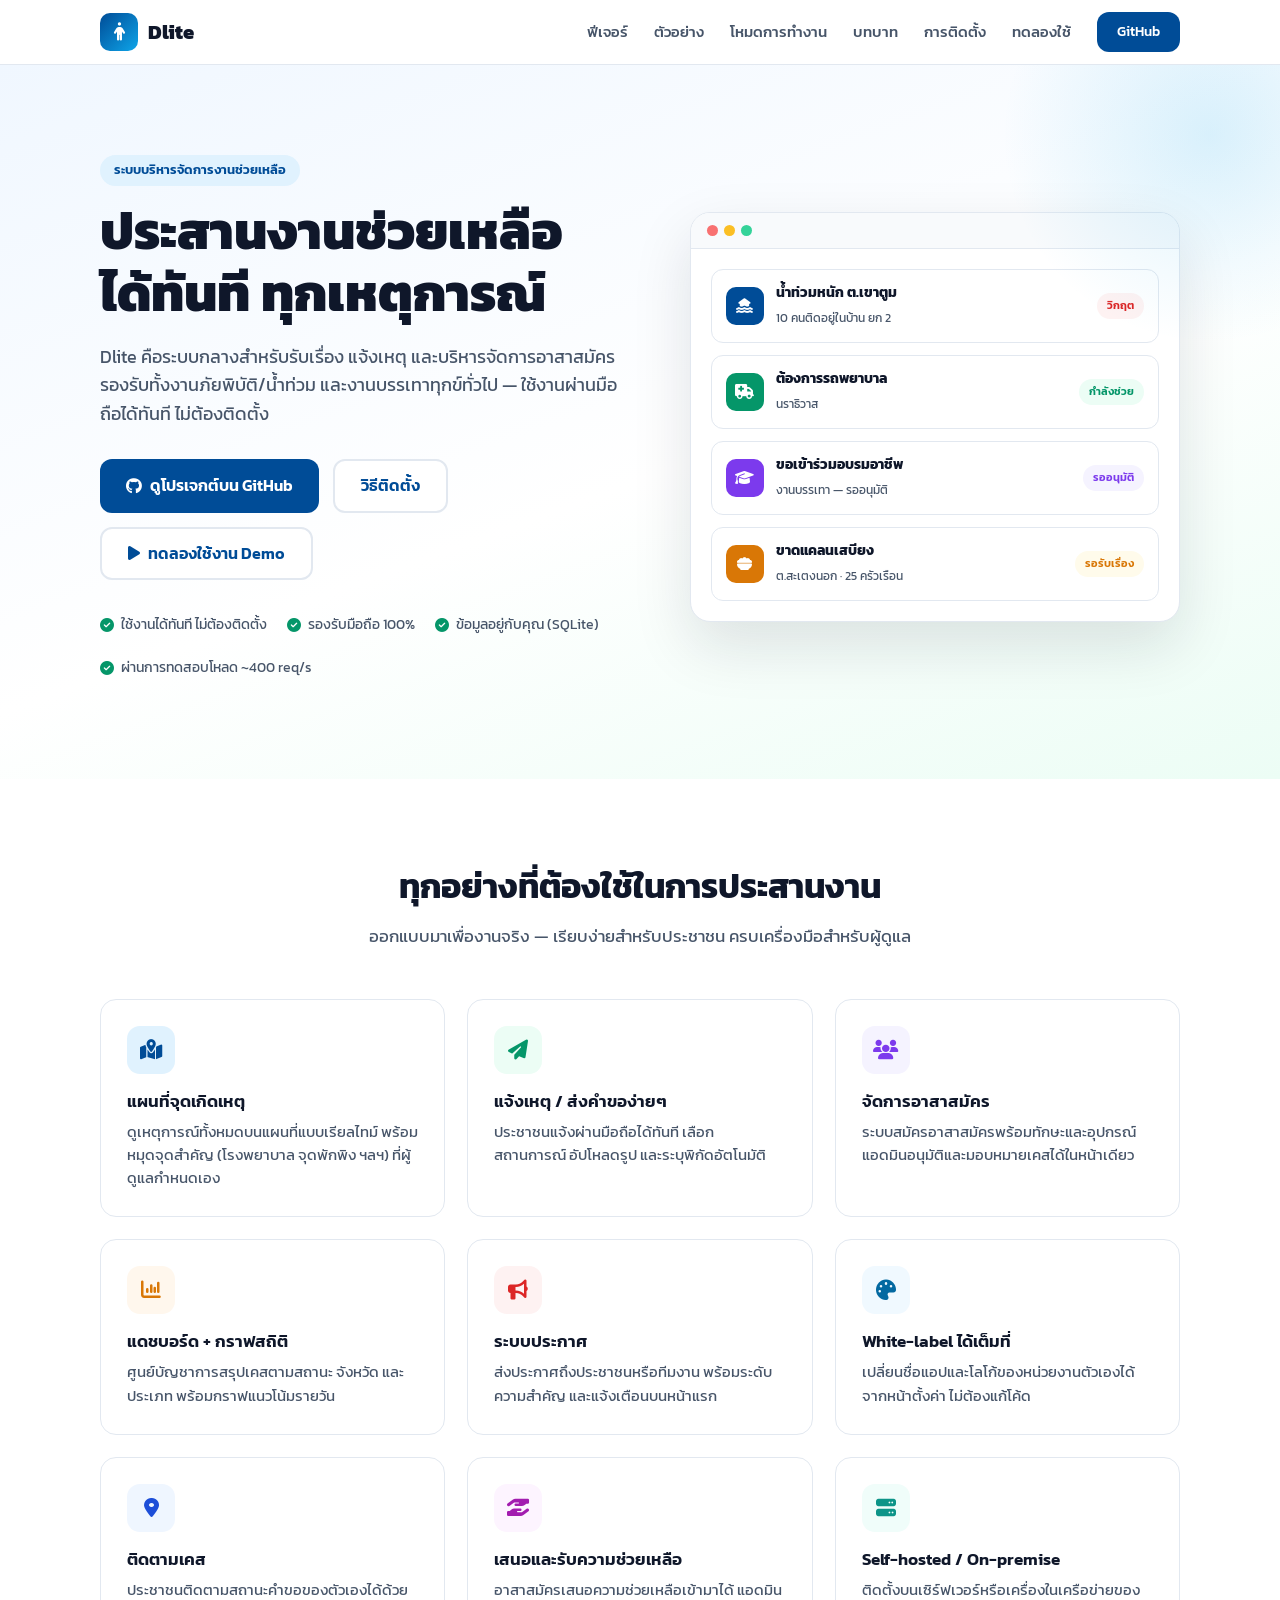
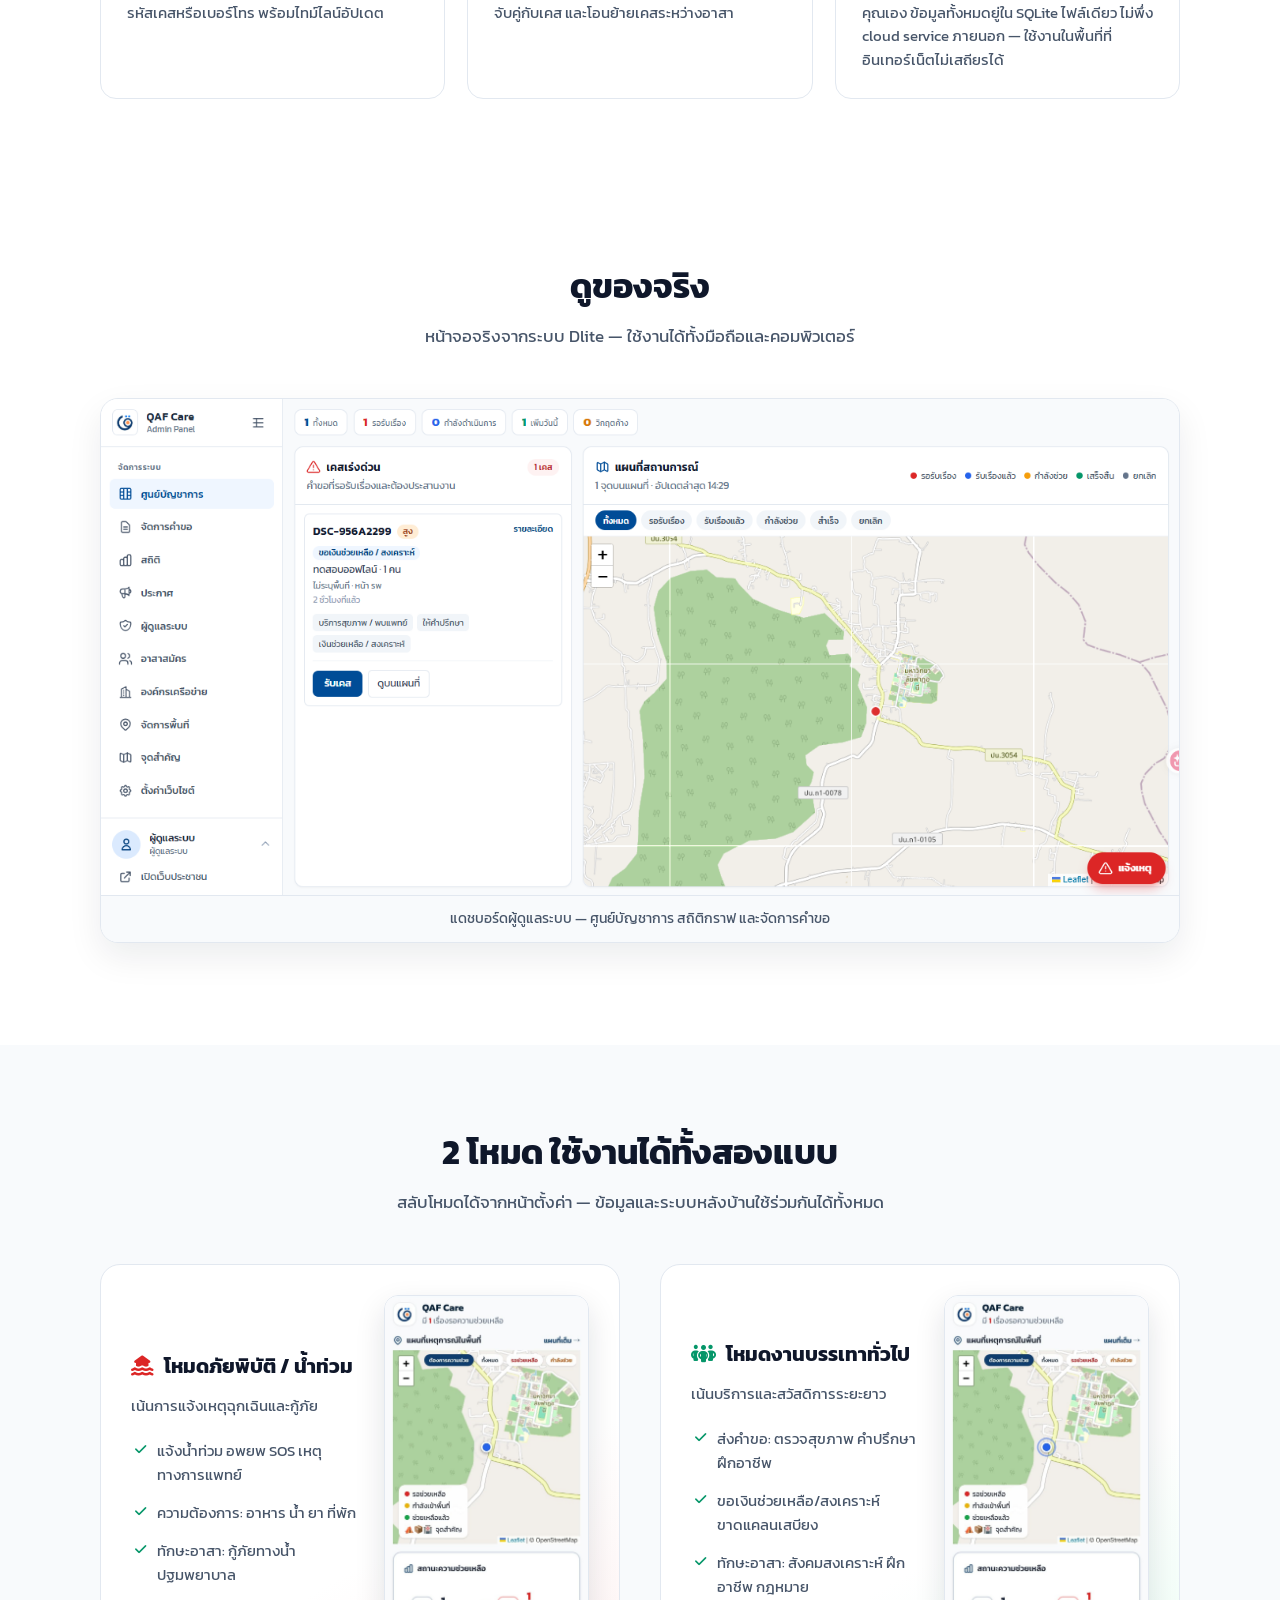
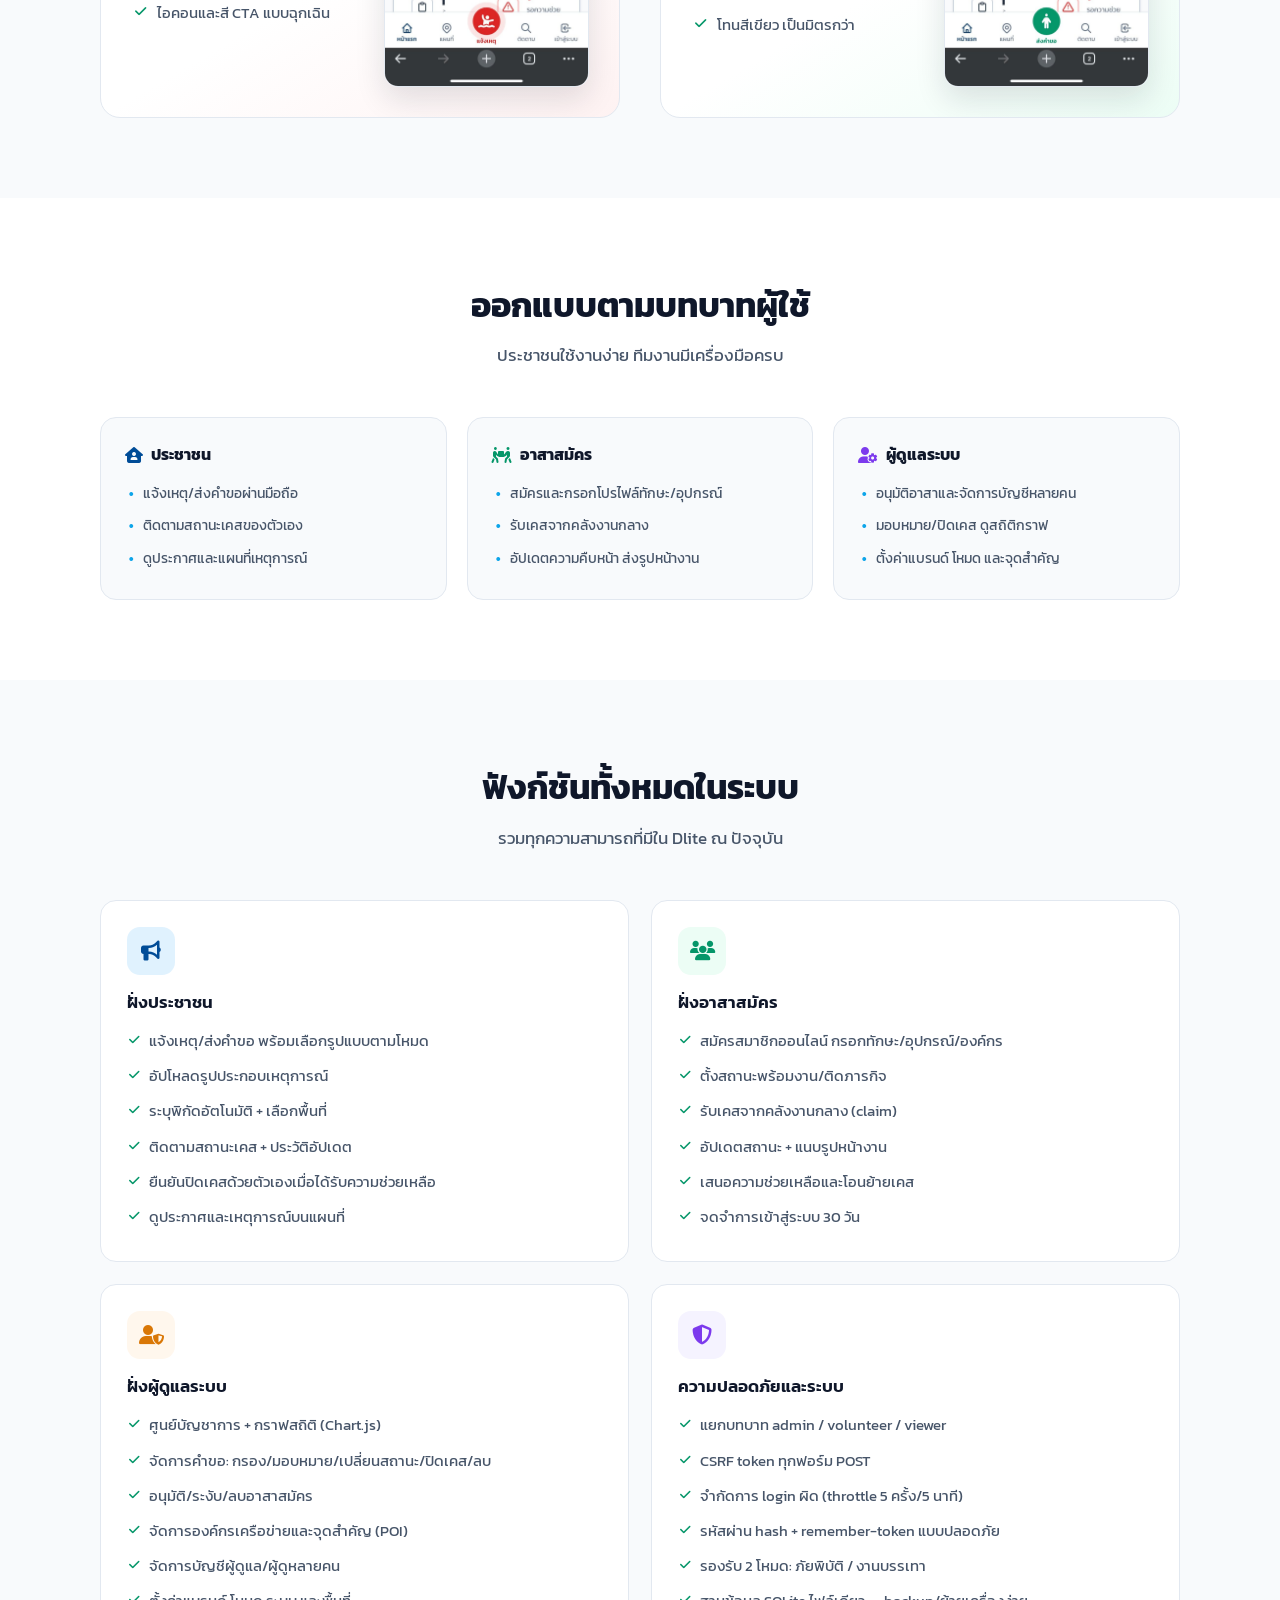
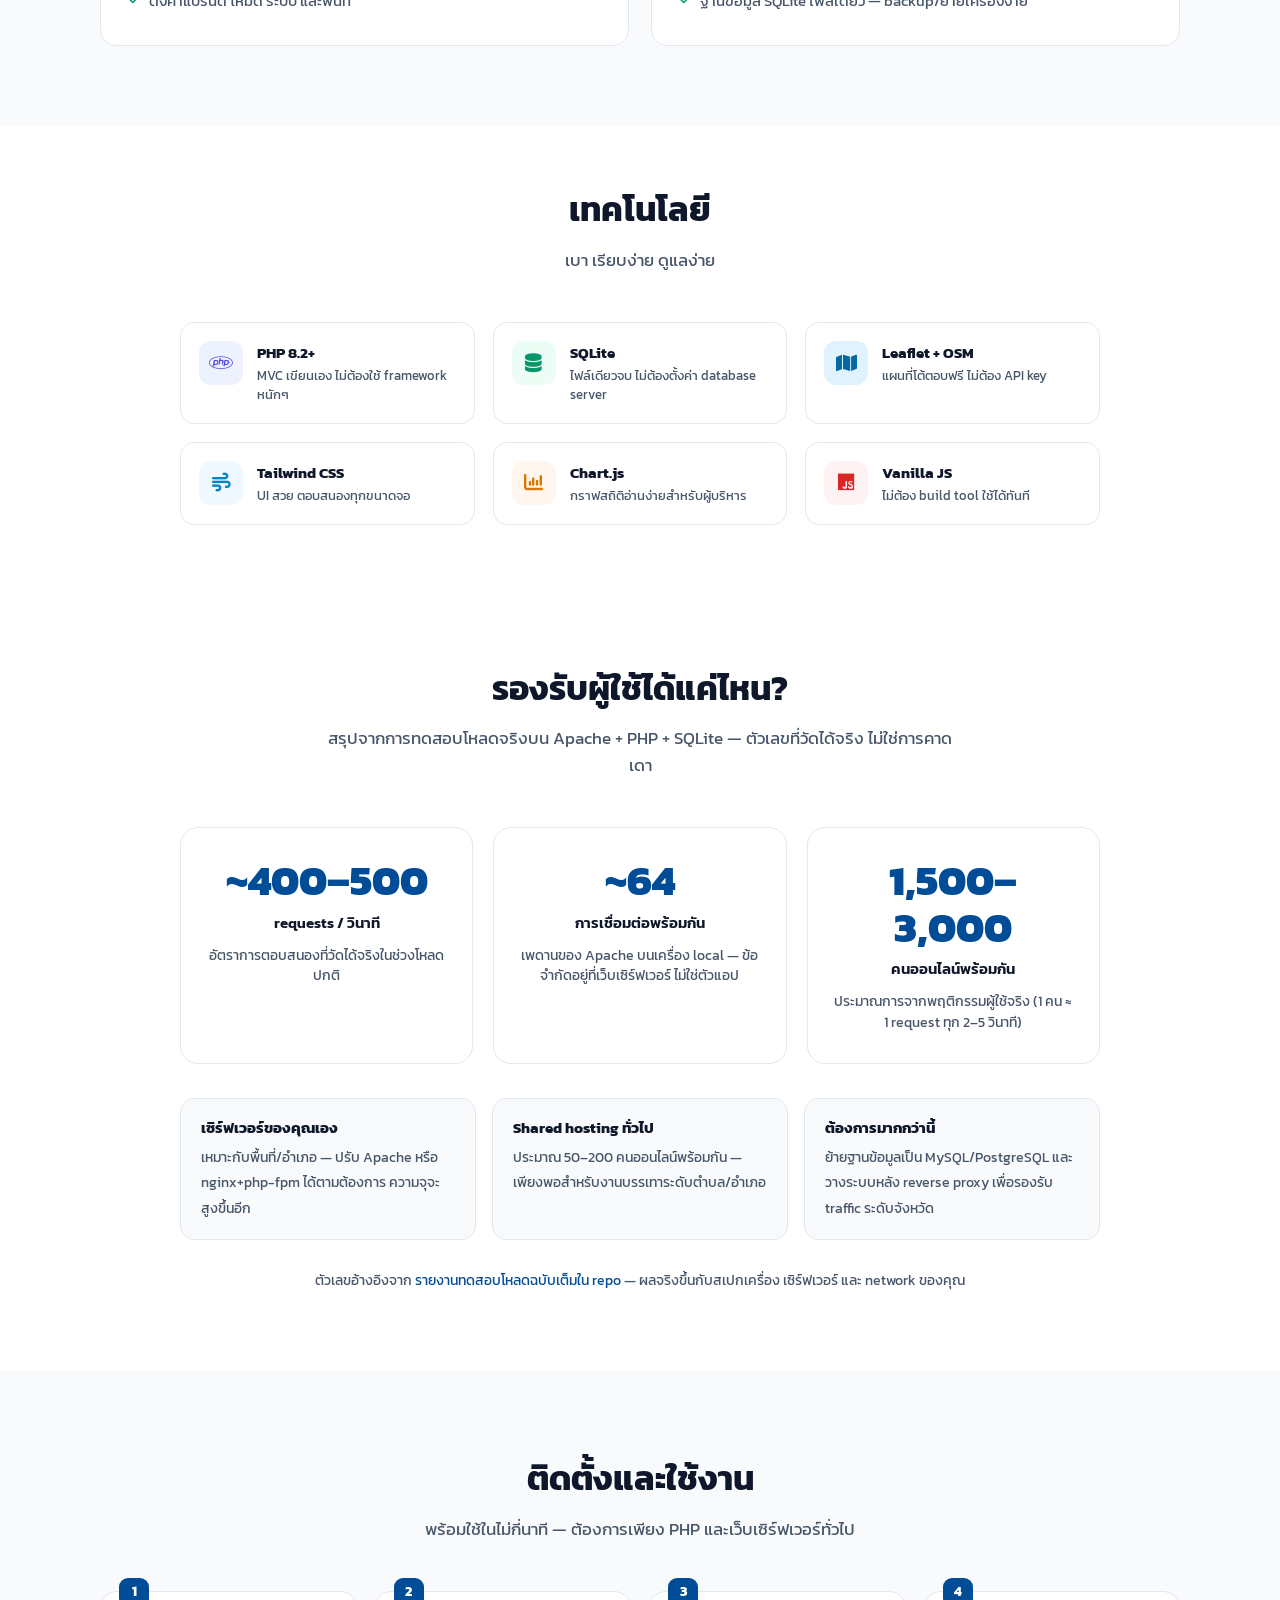
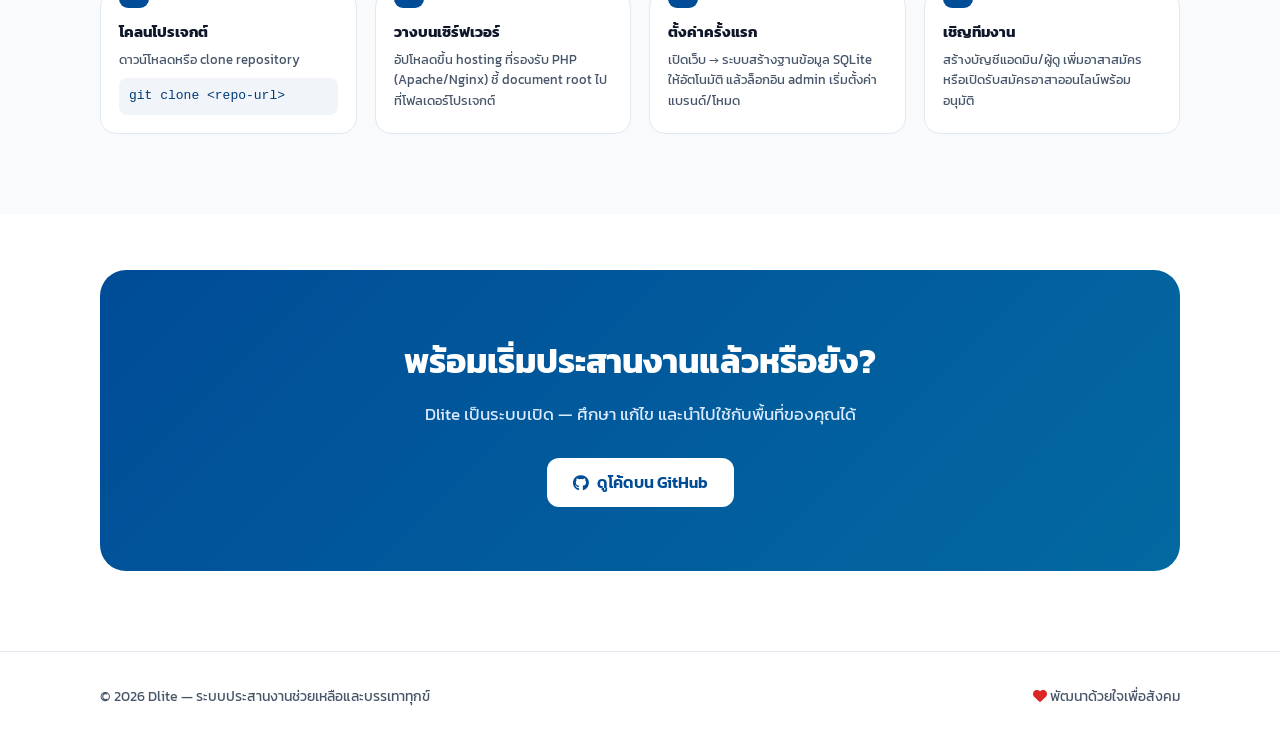
==== commit eb9a8ecd: "Add interactive static demo to landing page Self-contained HTML demo under docs/demo/ (deployed at /" ====
--- a/docs/index.html
+++ b/docs/index.html
@@ -153,6 +153,7 @@
       <a href="#modes" class="hide-m">โหมดการทำงาน</a>
       <a href="#roles" class="hide-m">บทบาท</a>
       <a href="#install" class="hide-m">การติดตั้ง</a>
+      <a href="demo/" class="hide-m">ทดลองใช้</a>
       <a class="btn btn-p" style="padding:9px 20px;font-size:14px" href="https://github.com/nasmees/Dlite">GitHub</a>
     </div>
   </div>
@@ -167,6 +168,7 @@
       <div class="hero-cta">
         <a class="btn btn-p" href="https://github.com/nasmees/Dlite"><i class="fa-brands fa-github"></i> ดูโปรเจกต์บน GitHub</a>
         <a class="btn btn-g" href="#install">วิธีติดตั้ง</a>
+        <a class="btn btn-g" href="demo/"><i class="fa-solid fa-play"></i> ทดลองใช้งาน Demo</a>
       </div>
       <div class="hero-badges">
         <span><i class="fa-solid fa-circle-check"></i> ใช้งานได้ทันที ไม่ต้องติดตั้ง</span>
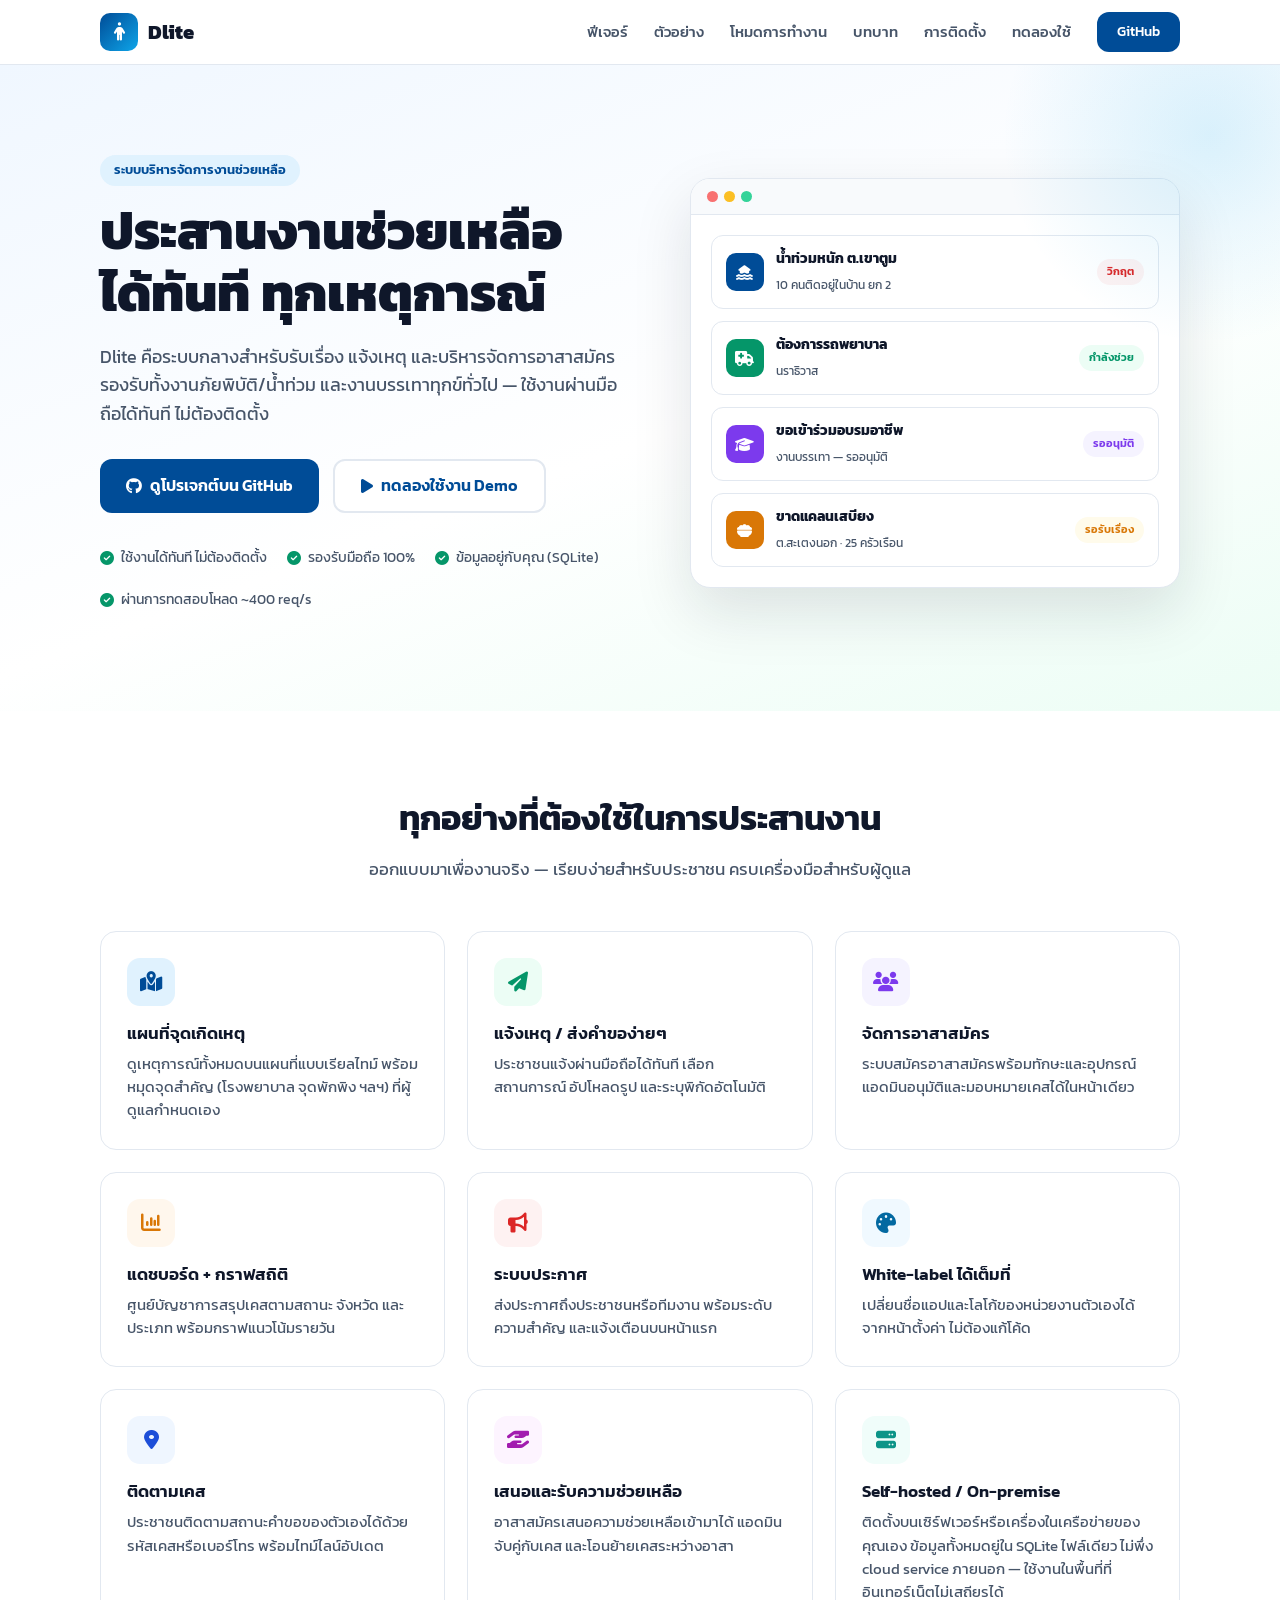
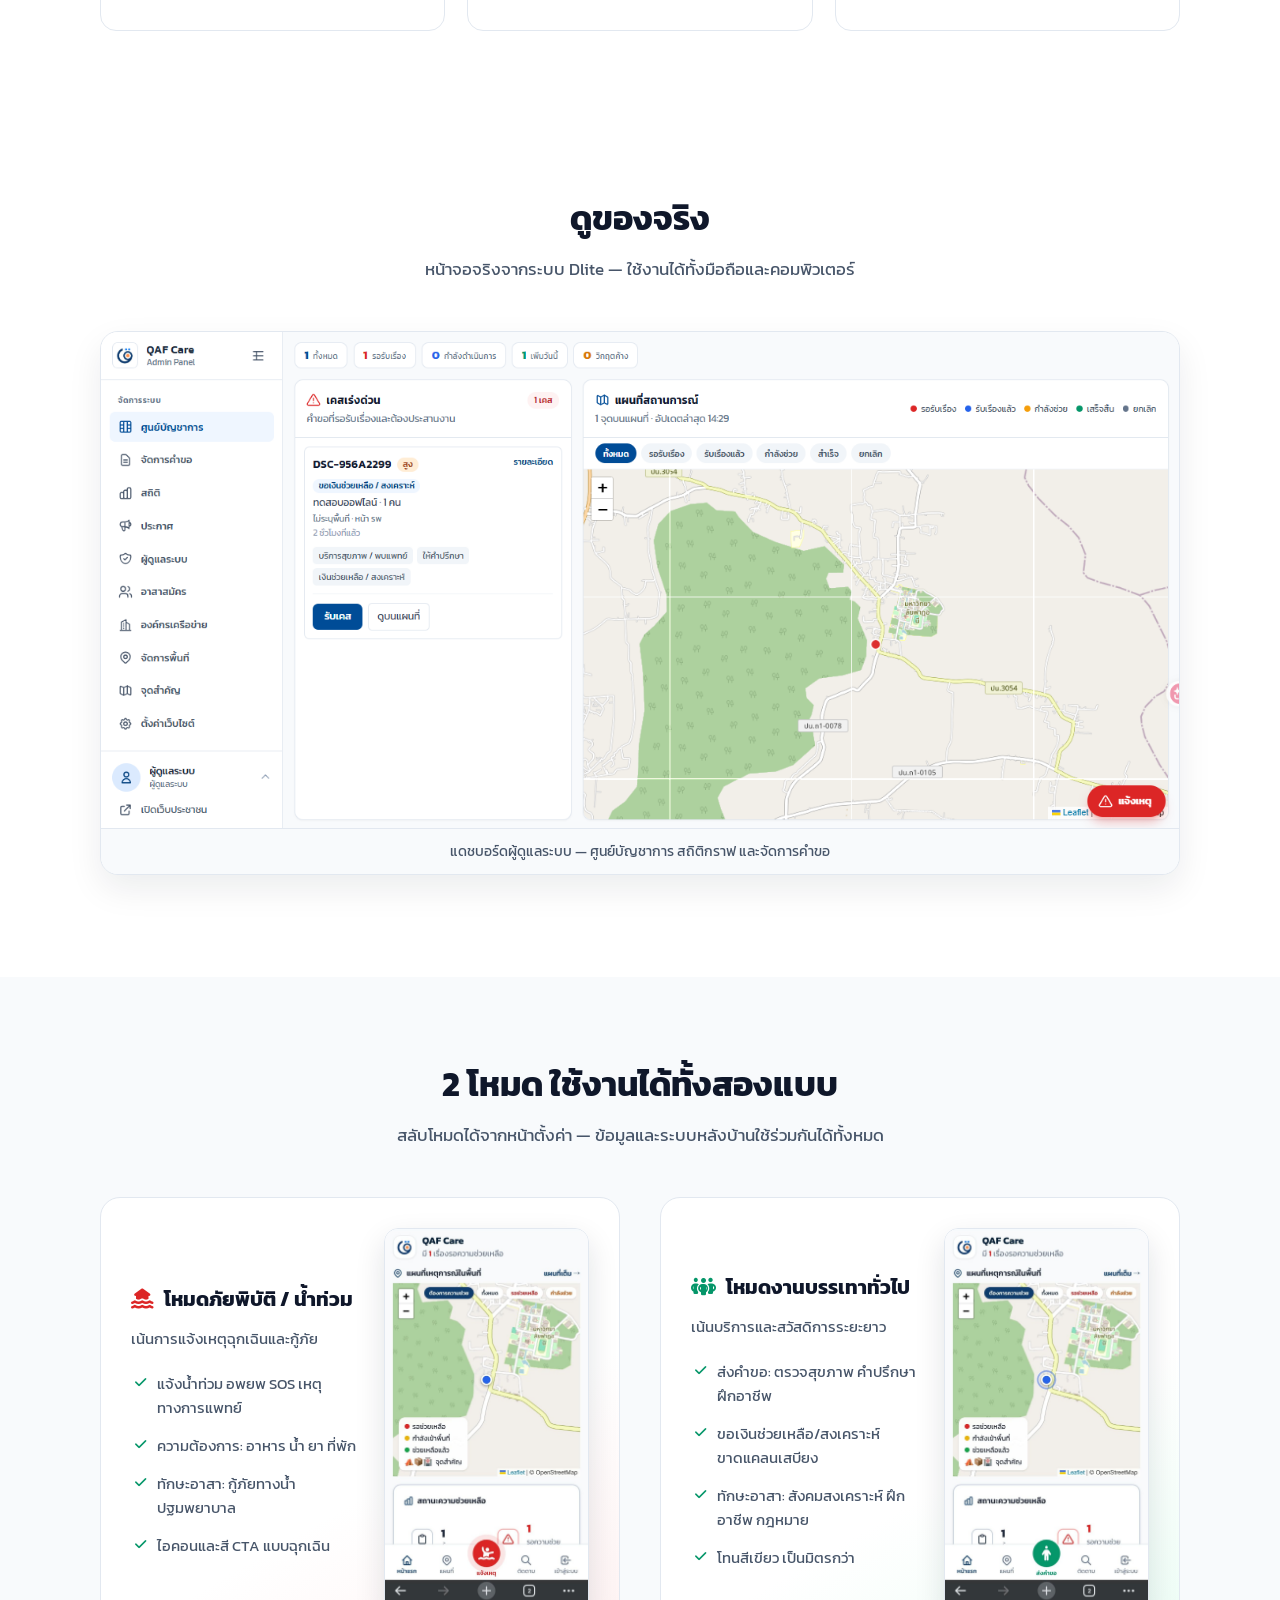
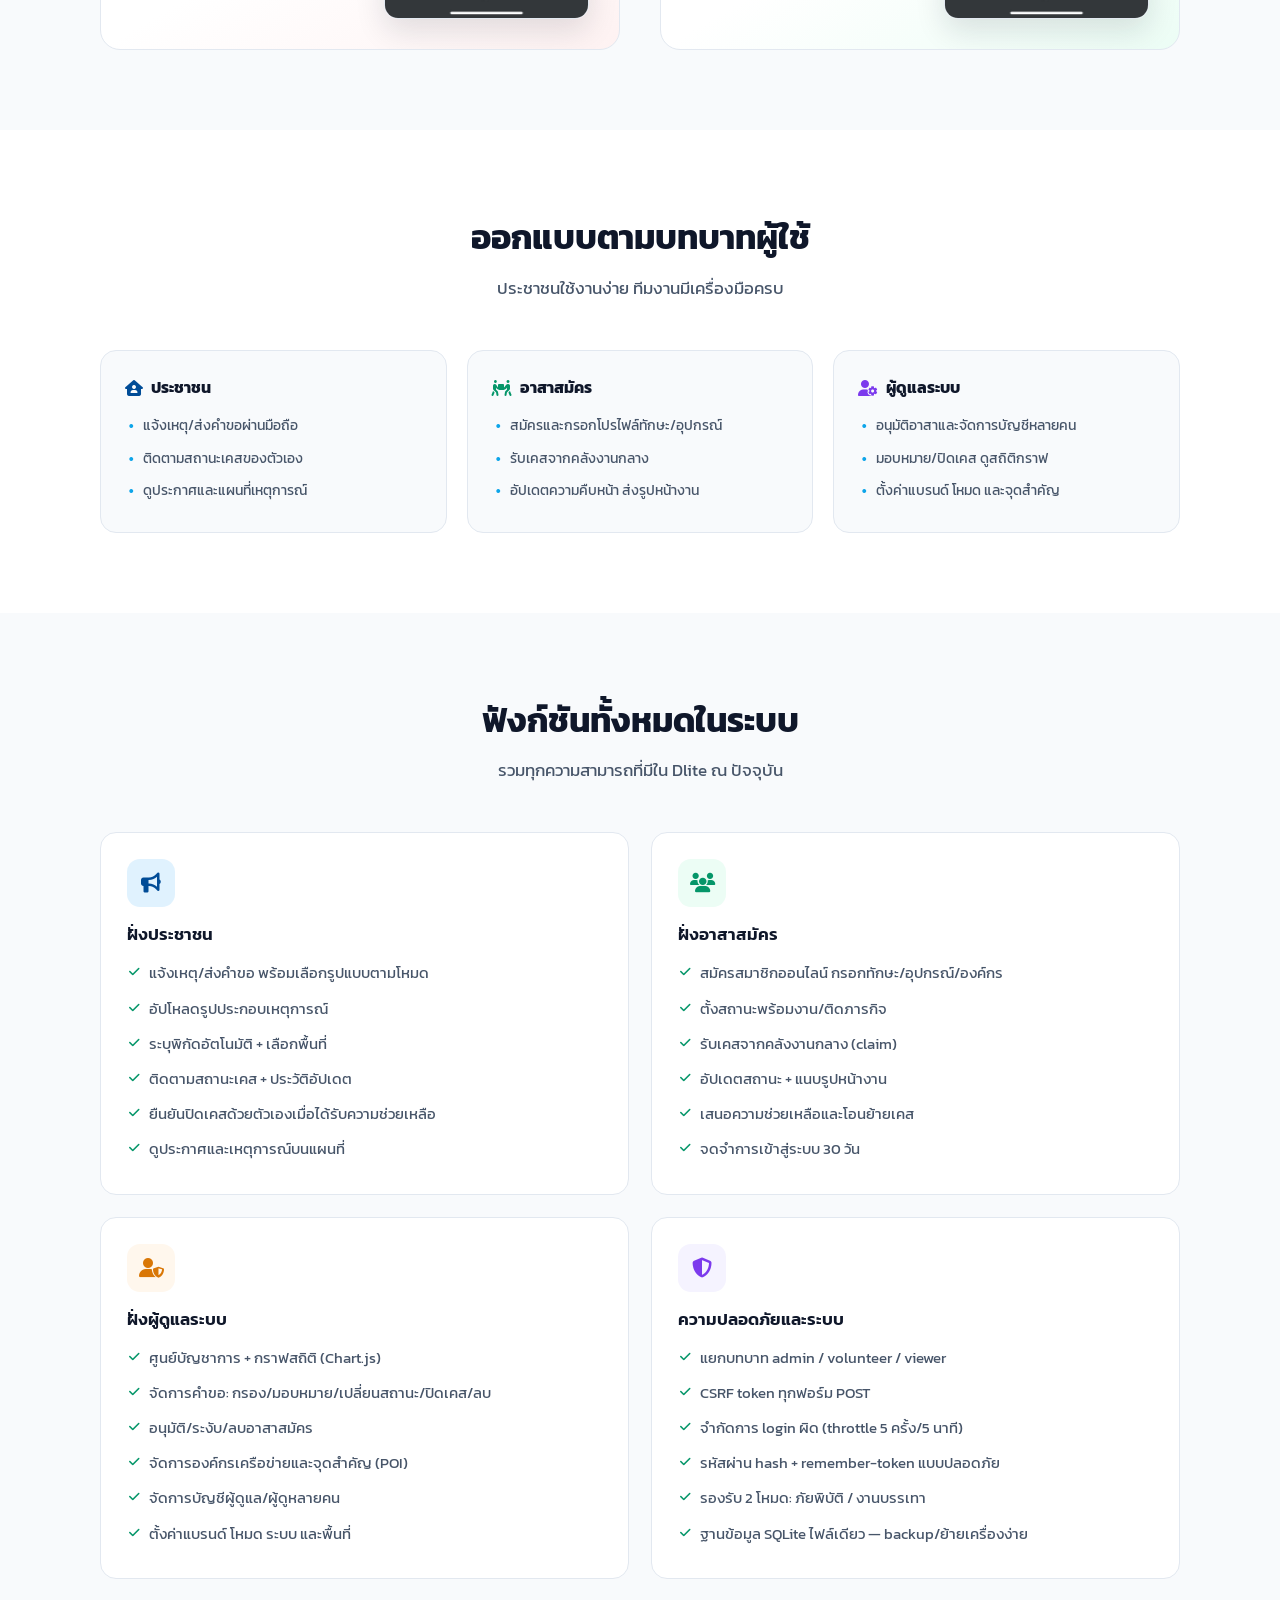
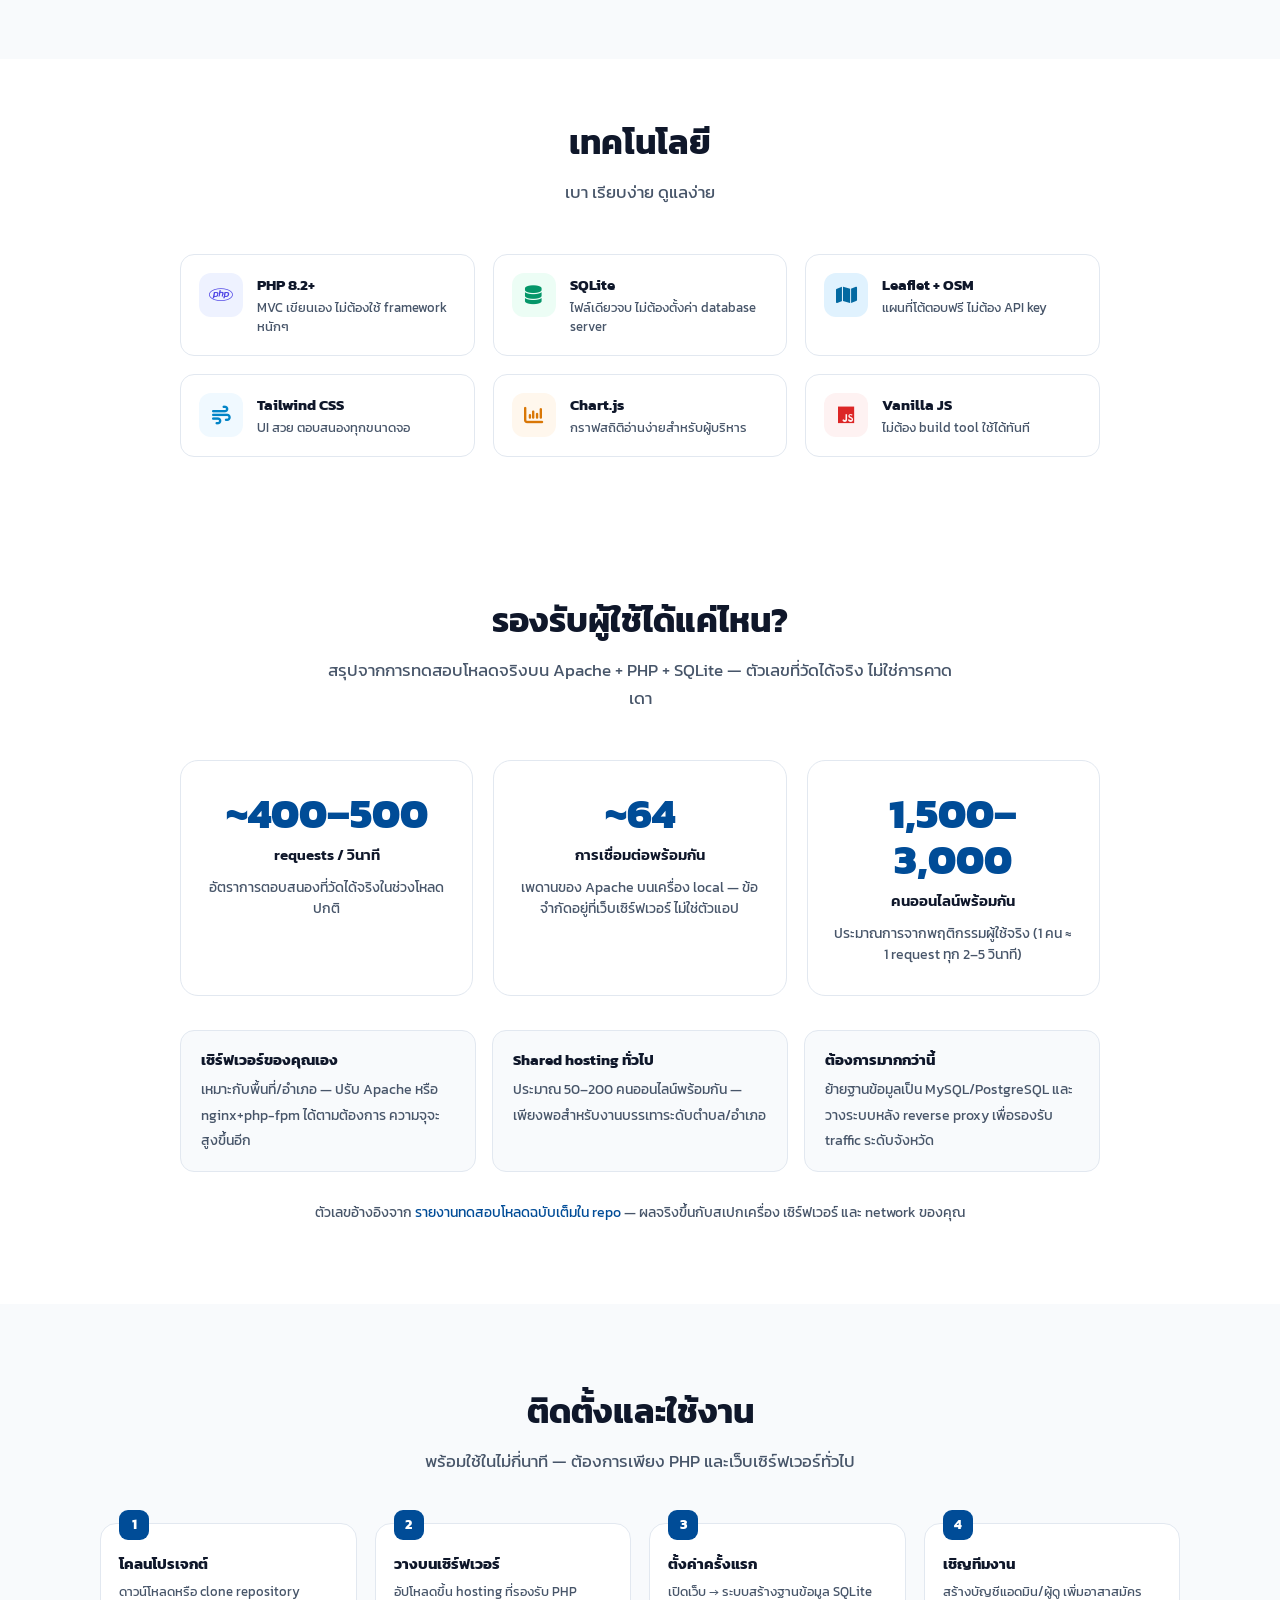
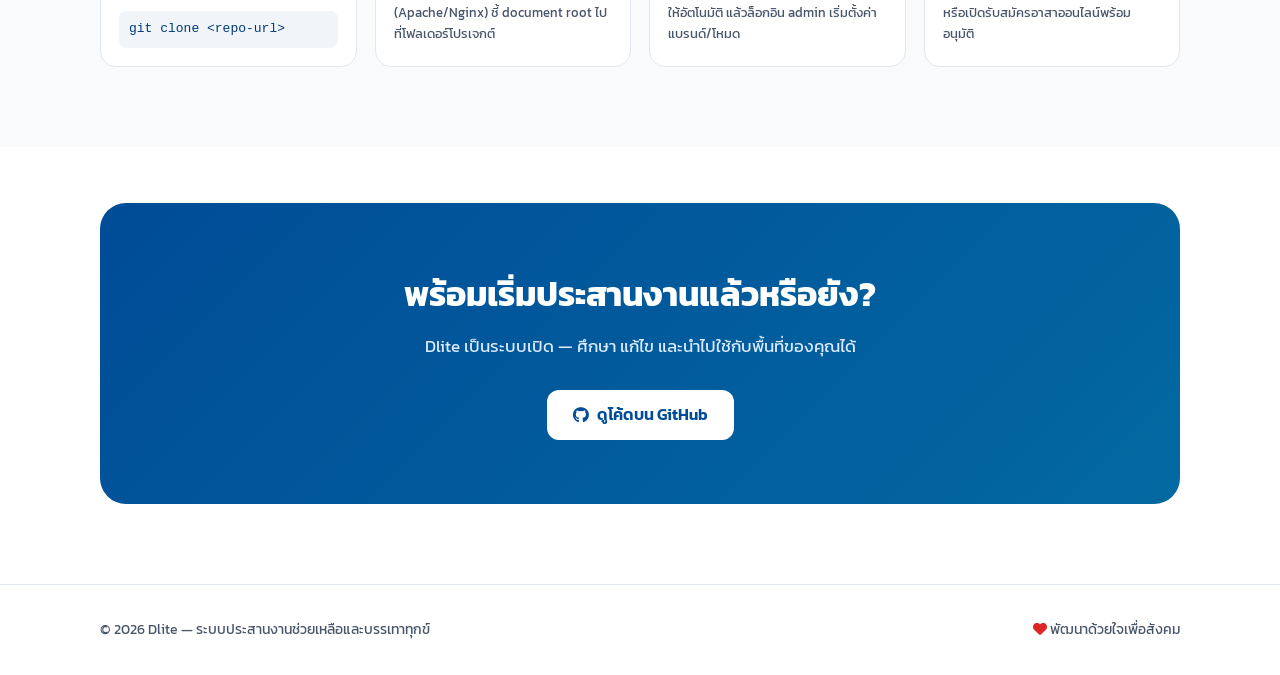
==== commit 2ab7df9f: "Remove install CTA button from landing hero Generated with [Devin](https://devin.ai)  Co-Authored-By" ====
--- a/docs/index.html
+++ b/docs/index.html
@@ -167,7 +167,6 @@
       <p class="lead">Dlite คือระบบกลางสำหรับรับเรื่อง แจ้งเหตุ และบริหารจัดการอาสาสมัคร รองรับทั้งงานภัยพิบัติ/น้ำท่วม และงานบรรเทาทุกข์ทั่วไป — ใช้งานผ่านมือถือได้ทันที ไม่ต้องติดตั้ง</p>
       <div class="hero-cta">
         <a class="btn btn-p" href="https://github.com/nasmees/Dlite"><i class="fa-brands fa-github"></i> ดูโปรเจกต์บน GitHub</a>
-        <a class="btn btn-g" href="#install">วิธีติดตั้ง</a>
         <a class="btn btn-g" href="demo/"><i class="fa-solid fa-play"></i> ทดลองใช้งาน Demo</a>
       </div>
       <div class="hero-badges">
